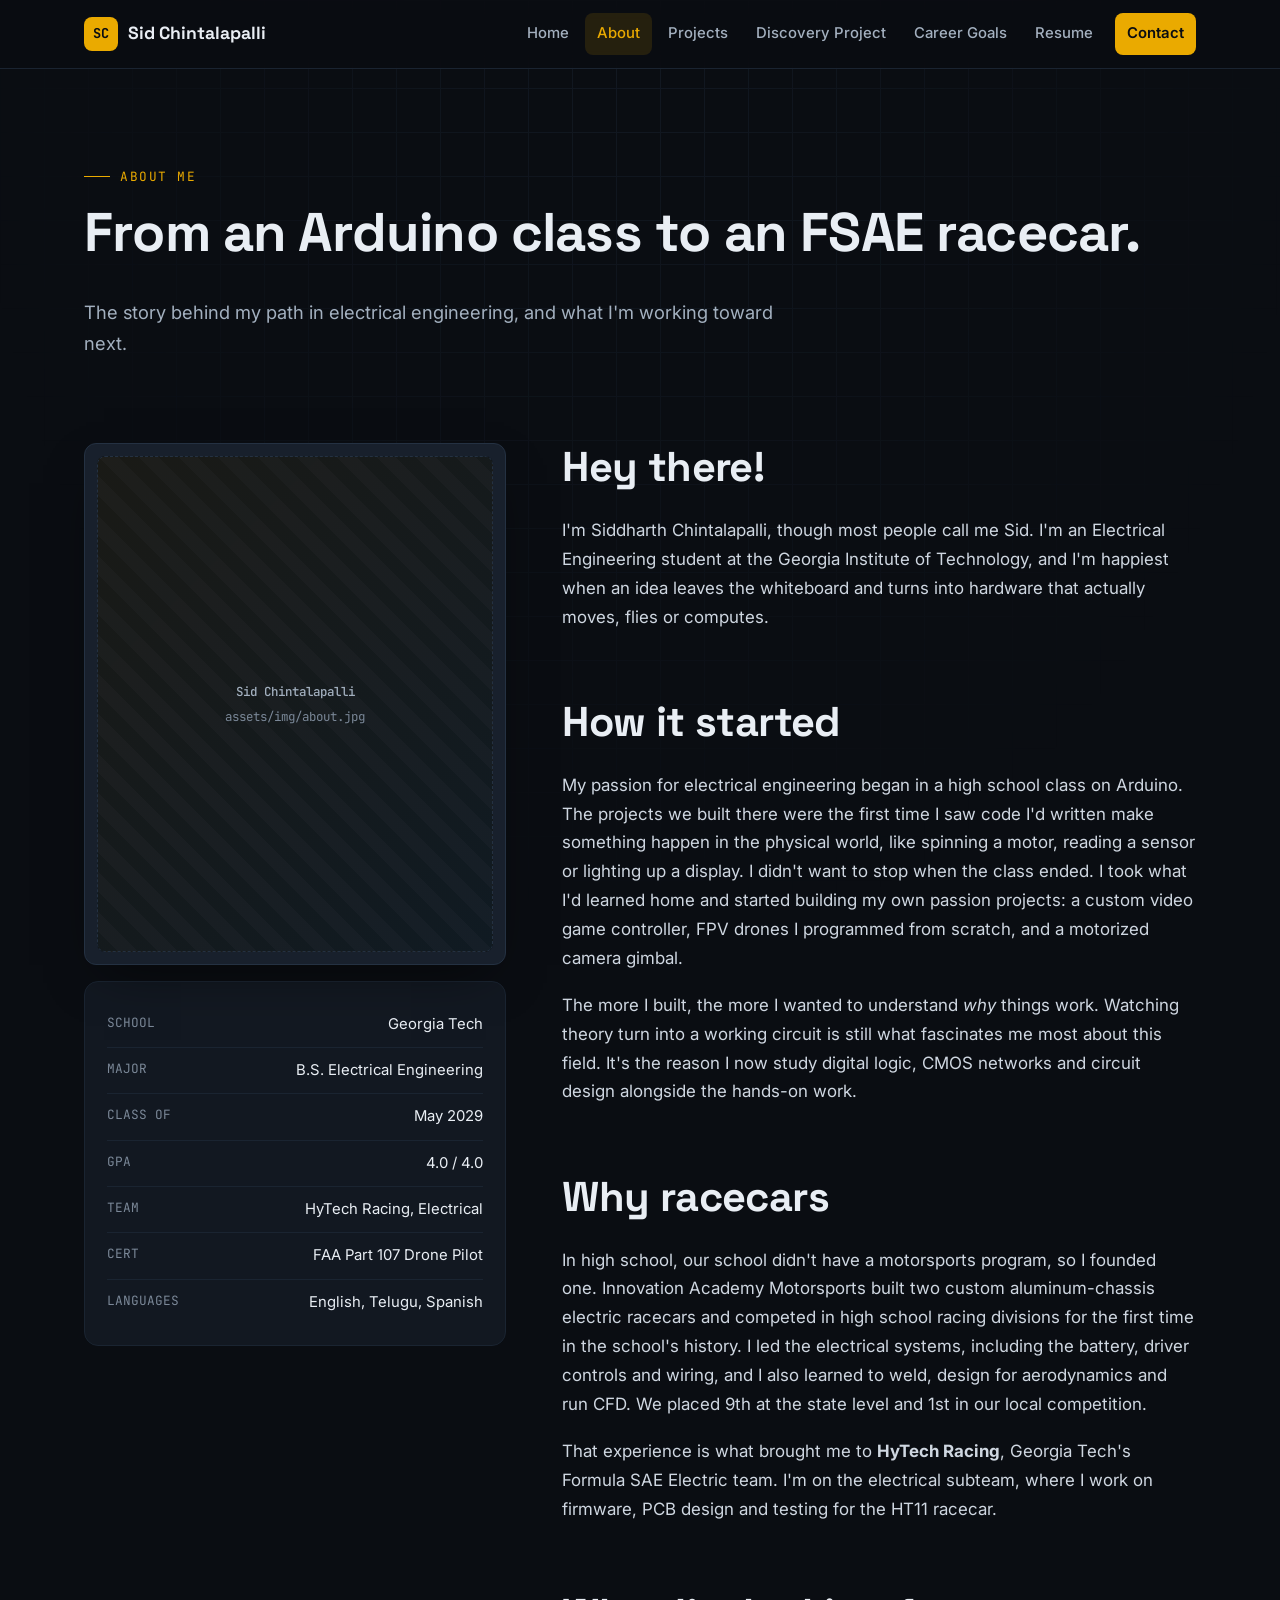
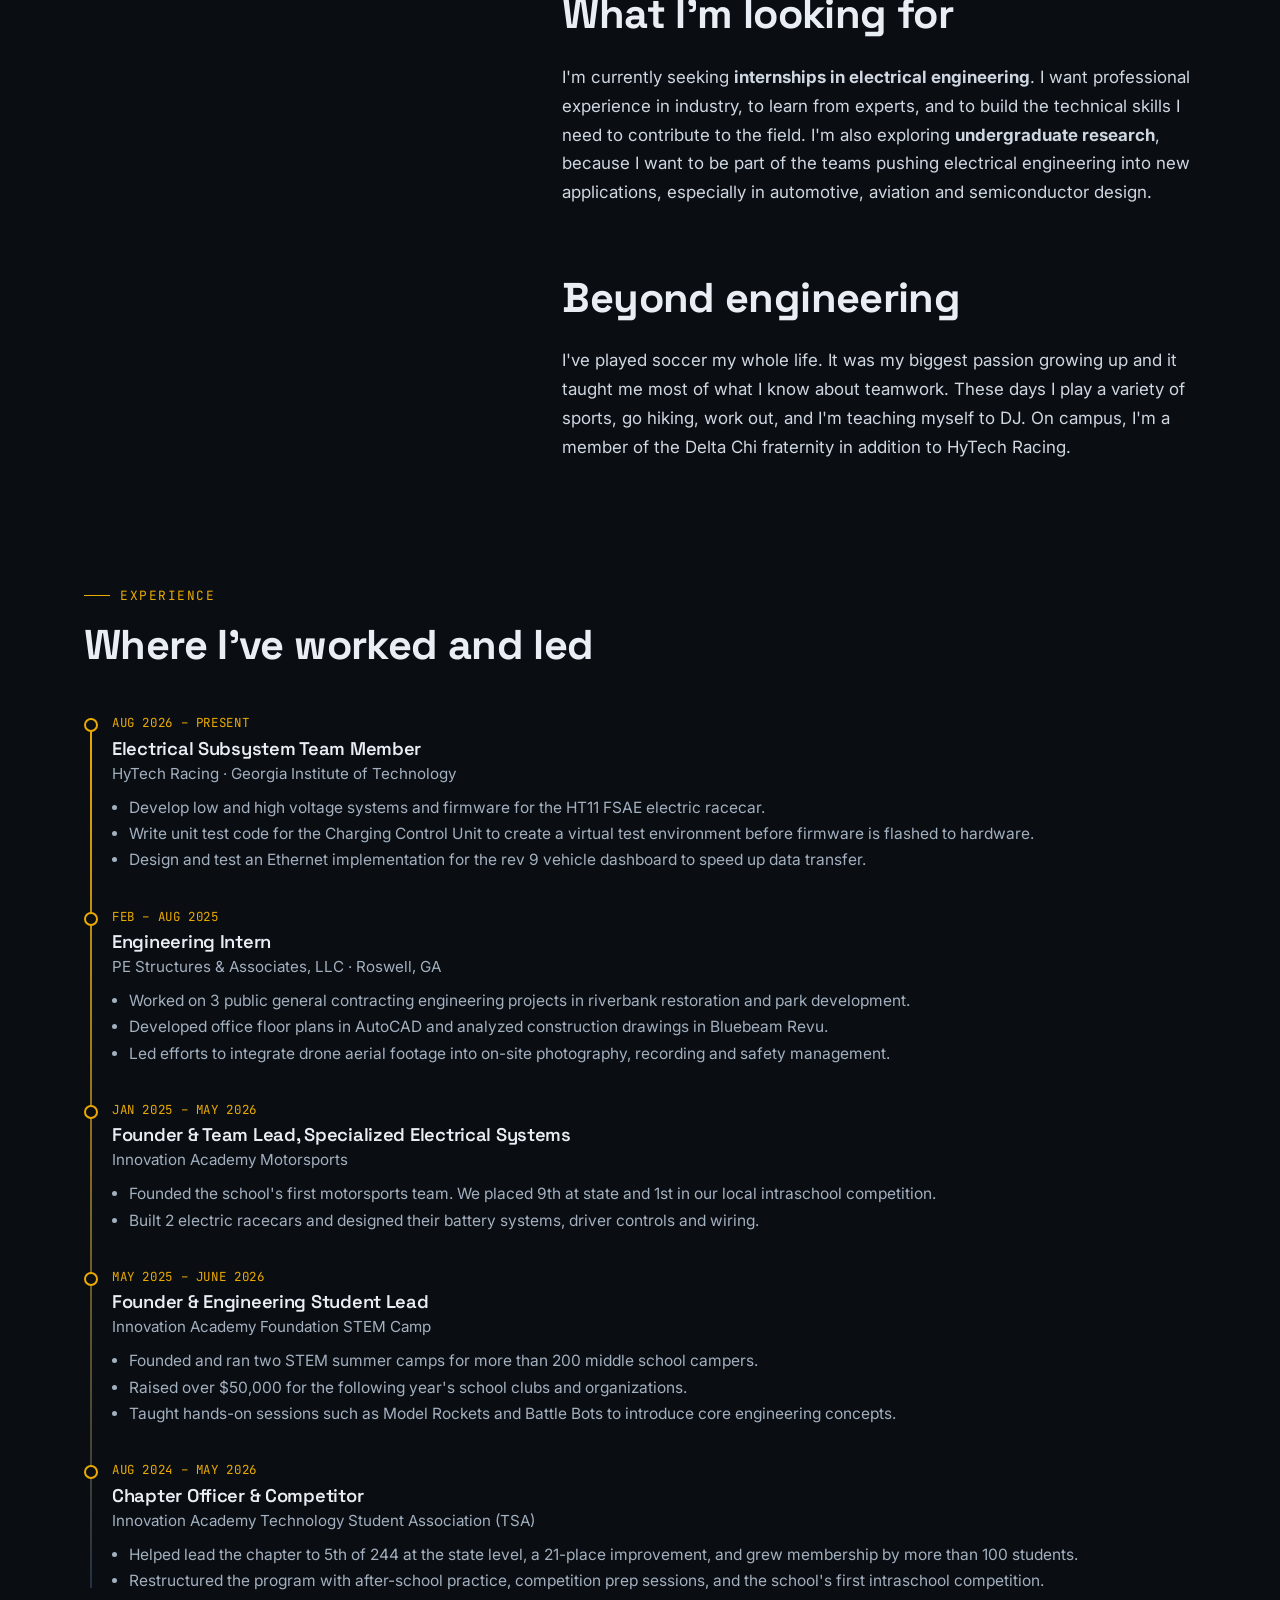
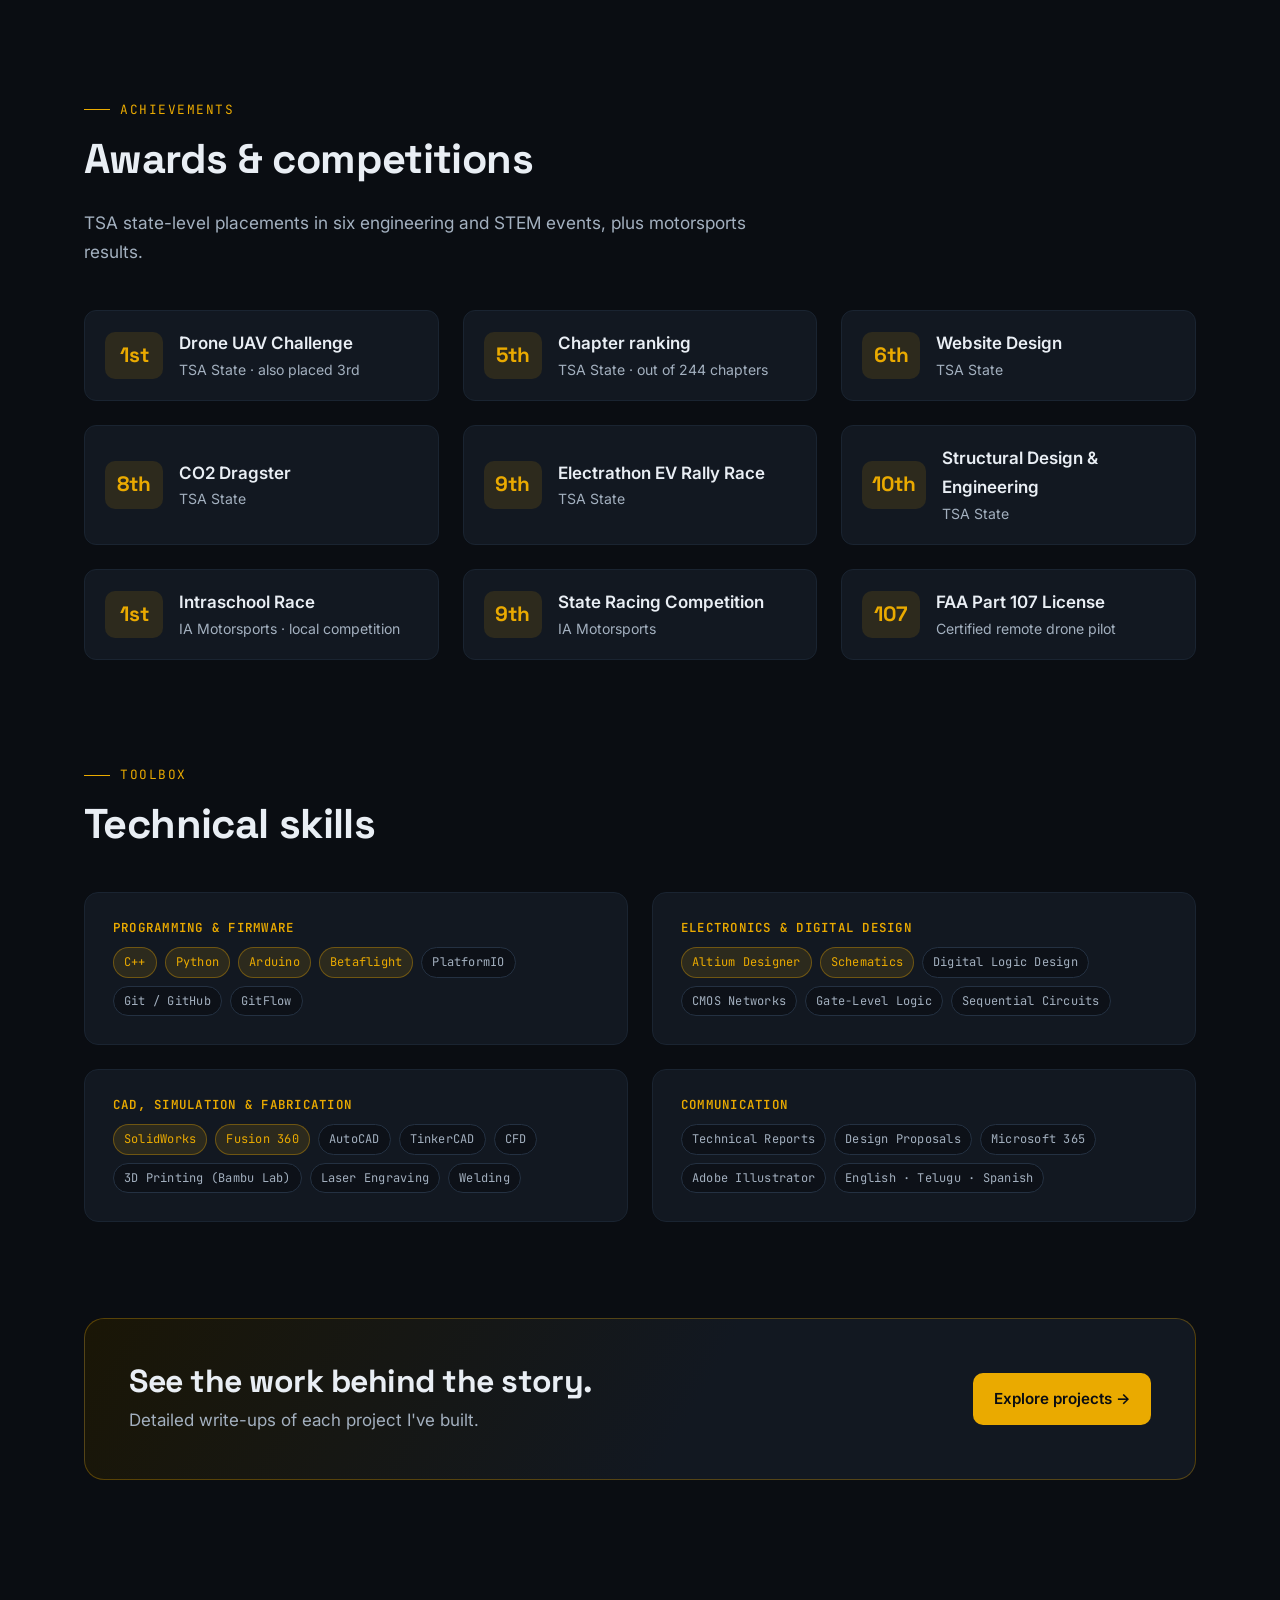
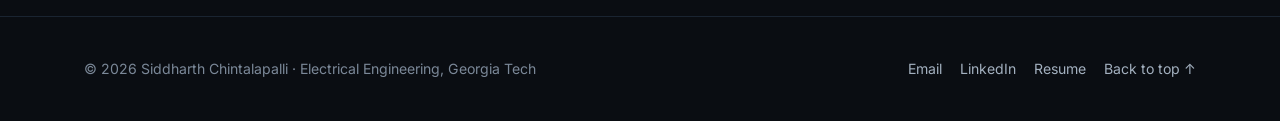
==== about.html @ 1bc9fcbe "Initial ePortfolio site Co-Authored-By: Claude Fable 5.2 <noreply@anthropic.com>" ====
<!doctype html>
<html lang="en" class="no-js">
<head>
  <meta charset="utf-8">
  <meta name="viewport" content="width=device-width, initial-scale=1">
  <title>About | Sid Chintalapalli</title>
  <meta name="description" content="About Sid Chintalapalli: story, experience, leadership, awards and skills.">
  <link rel="icon" href="data:image/svg+xml,%3Csvg xmlns='http://www.w3.org/2000/svg' viewBox='0 0 32 32'%3E%3Crect width='32' height='32' rx='7' fill='%23eaaa00'/%3E%3Ctext x='16' y='21' font-family='monospace' font-size='13' font-weight='700' text-anchor='middle' fill='%230a0d12'%3ESC%3C/text%3E%3C/svg%3E">
  <link rel="preconnect" href="https://fonts.googleapis.com">
  <link rel="preconnect" href="https://fonts.gstatic.com" crossorigin>
  <link href="https://fonts.googleapis.com/css2?family=Inter:wght@400;500;600&family=JetBrains+Mono:wght@400;500&family=Space+Grotesk:wght@500;600;700&display=swap" rel="stylesheet">
  <link rel="stylesheet" href="assets/css/style.css">
  <script src="assets/js/site.js" defer></script>
</head>
<body id="top">
  <a class="skip-link" href="#main">Skip to content</a>
  <header id="site-header"></header>

  <main id="main">
    <section class="page-hero">
      <div class="container">
        <div class="eyebrow">About me</div>
        <h1>From an Arduino class to an FSAE racecar.</h1>
        <p>The story behind my path in electrical engineering, and what I'm working toward next.</p>
      </div>
    </section>

    <section class="section" style="padding-top:24px">
      <div class="container about-grid">
        <aside class="about-side">
          <div class="chip-body">
            <figure class="media" style="margin:0;aspect-ratio:4/5">
              <img src="assets/img/about.jpg" alt="Sid Chintalapalli">
            </figure>
          </div>
          <div class="card" style="padding:20px 22px">
            <ul class="fact-list">
              <li><span class="k">SCHOOL</span><span class="v">Georgia Tech</span></li>
              <li><span class="k">MAJOR</span><span class="v">B.S. Electrical Engineering</span></li>
              <li><span class="k">CLASS OF</span><span class="v">May 2029</span></li>
              <li><span class="k">GPA</span><span class="v">4.0 / 4.0</span></li>
              <li><span class="k">TEAM</span><span class="v">HyTech Racing, Electrical</span></li>
              <li><span class="k">CERT</span><span class="v">FAA Part 107 Drone Pilot</span></li>
              <li><span class="k">LANGUAGES</span><span class="v">English, Telugu, Spanish</span></li>
            </ul>
          </div>
        </aside>

        <div class="prose">
          <h2>Hey there!</h2>
          <p>I'm Siddharth Chintalapalli, though most people call me Sid. I'm an Electrical Engineering student at the Georgia Institute of Technology, and I'm happiest when an idea leaves the whiteboard and turns into hardware that actually moves, flies or computes.</p>

          <h2>How it started</h2>
          <p>My passion for electrical engineering began in a high school class on Arduino. The projects we built there were the first time I saw code I'd written make something happen in the physical world, like spinning a motor, reading a sensor or lighting up a display. I didn't want to stop when the class ended. I took what I'd learned home and started building my own passion projects: a custom video game controller, FPV drones I programmed from scratch, and a motorized camera gimbal.</p>
          <p>The more I built, the more I wanted to understand <em>why</em> things work. Watching theory turn into a working circuit is still what fascinates me most about this field. It's the reason I now study digital logic, CMOS networks and circuit design alongside the hands-on work.</p>

          <h2>Why racecars</h2>
          <p>In high school, our school didn't have a motorsports program, so I founded one. Innovation Academy Motorsports built two custom aluminum-chassis electric racecars and competed in high school racing divisions for the first time in the school's history. I led the electrical systems, including the battery, driver controls and wiring, and I also learned to weld, design for aerodynamics and run CFD. We placed 9th at the state level and 1st in our local competition.</p>
          <p>That experience is what brought me to <strong>HyTech Racing</strong>, Georgia Tech's Formula SAE Electric team. I'm on the electrical subteam, where I work on firmware, PCB design and testing for the HT11 racecar.</p>

          <h2>What I'm looking for</h2>
          <p>I'm currently seeking <strong>internships in electrical engineering</strong>. I want professional experience in industry, to learn from experts, and to build the technical skills I need to contribute to the field. I'm also exploring <strong>undergraduate research</strong>, because I want to be part of the teams pushing electrical engineering into new applications, especially in automotive, aviation and semiconductor design.</p>

          <h2>Beyond engineering</h2>
          <p>I've played soccer my whole life. It was my biggest passion growing up and it taught me most of what I know about teamwork. These days I play a variety of sports, go hiking, work out, and I'm teaching myself to DJ. On campus, I'm a member of the Delta Chi fraternity in addition to HyTech Racing.</p>
        </div>
      </div>
    </section>

    <!-- ===== EXPERIENCE ===== -->
    <section class="section" style="padding-top:0" aria-labelledby="exp-h">
      <div class="container">
        <div class="section-head reveal">
          <div class="eyebrow">Experience</div>
          <h2 id="exp-h">Where I've worked and led</h2>
        </div>
        <div class="timeline reveal">
          <div class="tl-item">
            <div class="tl-date">AUG 2026 – PRESENT</div>
            <h3>Electrical Subsystem Team Member</h3>
            <div class="tl-org">HyTech Racing · Georgia Institute of Technology</div>
            <ul>
              <li>Develop low and high voltage systems and firmware for the HT11 FSAE electric racecar.</li>
              <li>Write unit test code for the Charging Control Unit to create a virtual test environment before firmware is flashed to hardware.</li>
              <li>Design and test an Ethernet implementation for the rev 9 vehicle dashboard to speed up data transfer.</li>
            </ul>
          </div>
          <div class="tl-item">
            <div class="tl-date">FEB – AUG 2025</div>
            <h3>Engineering Intern</h3>
            <div class="tl-org">PE Structures &amp; Associates, LLC · Roswell, GA</div>
            <ul>
              <li>Worked on 3 public general contracting engineering projects in riverbank restoration and park development.</li>
              <li>Developed office floor plans in AutoCAD and analyzed construction drawings in Bluebeam Revu.</li>
              <li>Led efforts to integrate drone aerial footage into on-site photography, recording and safety management.</li>
            </ul>
          </div>
          <div class="tl-item">
            <div class="tl-date">JAN 2025 – MAY 2026</div>
            <h3>Founder &amp; Team Lead, Specialized Electrical Systems</h3>
            <div class="tl-org">Innovation Academy Motorsports</div>
            <ul>
              <li>Founded the school's first motorsports team. We placed 9th at state and 1st in our local intraschool competition.</li>
              <li>Built 2 electric racecars and designed their battery systems, driver controls and wiring.</li>
            </ul>
          </div>
          <div class="tl-item">
            <div class="tl-date">MAY 2025 – JUNE 2026</div>
            <h3>Founder &amp; Engineering Student Lead</h3>
            <div class="tl-org">Innovation Academy Foundation STEM Camp</div>
            <ul>
              <li>Founded and ran two STEM summer camps for more than 200 middle school campers.</li>
              <li>Raised over $50,000 for the following year's school clubs and organizations.</li>
              <li>Taught hands-on sessions such as Model Rockets and Battle Bots to introduce core engineering concepts.</li>
            </ul>
          </div>
          <div class="tl-item">
            <div class="tl-date">AUG 2024 – MAY 2026</div>
            <h3>Chapter Officer &amp; Competitor</h3>
            <div class="tl-org">Innovation Academy Technology Student Association (TSA)</div>
            <ul>
              <li>Helped lead the chapter to 5th of 244 at the state level, a 21-place improvement, and grew membership by more than 100 students.</li>
              <li>Restructured the program with after-school practice, competition prep sessions, and the school's first intraschool competition.</li>
            </ul>
          </div>
        </div>
      </div>
    </section>

    <!-- ===== AWARDS ===== -->
    <section class="section" style="padding-top:0" aria-labelledby="awards-h">
      <div class="container">
        <div class="section-head reveal">
          <div class="eyebrow">Achievements</div>
          <h2 id="awards-h">Awards &amp; competitions</h2>
          <p>TSA state-level placements in six engineering and STEM events, plus motorsports results.</p>
        </div>
        <div class="grid-3 reveal">
          <div class="award"><div class="place">1st</div><div><div class="t">Drone UAV Challenge</div><div class="s">TSA State · also placed 3rd</div></div></div>
          <div class="award"><div class="place">5th</div><div><div class="t">Chapter ranking</div><div class="s">TSA State · out of 244 chapters</div></div></div>
          <div class="award"><div class="place">6th</div><div><div class="t">Website Design</div><div class="s">TSA State</div></div></div>
          <div class="award"><div class="place">8th</div><div><div class="t">CO2 Dragster</div><div class="s">TSA State</div></div></div>
          <div class="award"><div class="place">9th</div><div><div class="t">Electrathon EV Rally Race</div><div class="s">TSA State</div></div></div>
          <div class="award"><div class="place">10th</div><div><div class="t">Structural Design &amp; Engineering</div><div class="s">TSA State</div></div></div>
          <div class="award"><div class="place">1st</div><div><div class="t">Intraschool Race</div><div class="s">IA Motorsports · local competition</div></div></div>
          <div class="award"><div class="place">9th</div><div><div class="t">State Racing Competition</div><div class="s">IA Motorsports</div></div></div>
          <div class="award"><div class="place">107</div><div><div class="t">FAA Part 107 License</div><div class="s">Certified remote drone pilot</div></div></div>
        </div>
      </div>
    </section>

    <!-- ===== SKILLS ===== -->
    <section class="section" style="padding-top:0" aria-labelledby="skills-h">
      <div class="container">
        <div class="section-head reveal">
          <div class="eyebrow">Toolbox</div>
          <h2 id="skills-h">Technical skills</h2>
        </div>
        <div class="grid-2 reveal">
          <div class="card skill-group">
            <h4>Programming &amp; firmware</h4>
            <div class="chips"><span class="chip gold">C++</span><span class="chip gold">Python</span><span class="chip gold">Arduino</span><span class="chip gold">Betaflight</span><span class="chip">PlatformIO</span><span class="chip">Git / GitHub</span><span class="chip">GitFlow</span></div>
          </div>
          <div class="card skill-group">
            <h4>Electronics &amp; digital design</h4>
            <div class="chips"><span class="chip gold">Altium Designer</span><span class="chip gold">Schematics</span><span class="chip">Digital Logic Design</span><span class="chip">CMOS Networks</span><span class="chip">Gate-Level Logic</span><span class="chip">Sequential Circuits</span></div>
          </div>
          <div class="card skill-group">
            <h4>CAD, simulation &amp; fabrication</h4>
            <div class="chips"><span class="chip gold">SolidWorks</span><span class="chip gold">Fusion 360</span><span class="chip">AutoCAD</span><span class="chip">TinkerCAD</span><span class="chip">CFD</span><span class="chip">3D Printing (Bambu Lab)</span><span class="chip">Laser Engraving</span><span class="chip">Welding</span></div>
          </div>
          <div class="card skill-group">
            <h4>Communication</h4>
            <div class="chips"><span class="chip">Technical Reports</span><span class="chip">Design Proposals</span><span class="chip">Microsoft 365</span><span class="chip">Adobe Illustrator</span><span class="chip">English · Telugu · Spanish</span></div>
          </div>
        </div>
      </div>
    </section>

    <section class="section" style="padding-top:0">
      <div class="container">
        <div class="cta-band reveal">
          <div><h2>See the work behind the story.</h2><p>Detailed write-ups of each project I've built.</p></div>
          <a class="btn btn-primary" href="projects.html">Explore projects →</a>
        </div>
      </div>
    </section>
  </main>

  <footer id="site-footer"></footer>
</body>
</html>
---- assets/css/style.css ----
/* =========================================================
   Sid Chintalapalli — ePortfolio
   Design: dark "engineering bench" theme, Georgia Tech gold accent
   ========================================================= */

:root {
  --bg: #0a0d12;
  --bg-2: #0d1118;
  --surface: #121821;
  --surface-2: #18202c;
  --line: #243142;
  --line-soft: #1a2431;
  --text: #e9eef4;
  --muted: #a3b0bf;
  --dim: #7b8898;
  --gold: #eaaa00;      /* Georgia Tech Tech Gold */
  --gold-soft: rgba(234, 170, 0, 0.12);
  --cyan: #4cc9f0;
  --cyan-soft: rgba(76, 201, 240, 0.12);
  --green: #3ddc97;
  --radius: 14px;
  --radius-sm: 8px;
  --max: 1160px;
  --font-head: "Space Grotesk", system-ui, sans-serif;
  --font-body: "Inter", system-ui, -apple-system, "Segoe UI", sans-serif;
  --font-mono: "JetBrains Mono", ui-monospace, "Cascadia Code", Consolas, monospace;
  --shadow: 0 20px 50px -20px rgba(0, 0, 0, 0.6);
}

*,
*::before,
*::after { box-sizing: border-box; }

html { scroll-behavior: smooth; -webkit-text-size-adjust: 100%; }

body {
  margin: 0;
  background: var(--bg);
  color: var(--text);
  font-family: var(--font-body);
  font-size: 17px;
  line-height: 1.7;
  -webkit-font-smoothing: antialiased;
  overflow-x: hidden;
}

/* subtle engineering grid in the background */
body::before {
  content: "";
  position: fixed;
  inset: 0;
  z-index: -1;
  background-image:
    linear-gradient(var(--line-soft) 1px, transparent 1px),
    linear-gradient(90deg, var(--line-soft) 1px, transparent 1px);
  background-size: 44px 44px;
  mask-image: radial-gradient(ellipse at 50% 0%, #000 0%, transparent 75%);
  -webkit-mask-image: radial-gradient(ellipse at 50% 0%, #000 0%, transparent 75%);
  opacity: 0.55;
  pointer-events: none;
}

img { max-width: 100%; display: block; }
a { color: var(--gold); text-decoration: none; }
a:hover { text-decoration: underline; text-underline-offset: 3px; }

h1, h2, h3, h4 {
  font-family: var(--font-head);
  line-height: 1.15;
  margin: 0 0 0.6em;
  letter-spacing: -0.015em;
}
h1 { font-size: clamp(2.2rem, 5vw, 3.6rem); font-weight: 700; }
h2 { font-size: clamp(1.8rem, 3.6vw, 2.6rem); font-weight: 700; }
h3 { font-size: 1.3rem; font-weight: 600; }
h4 { font-size: 1.05rem; font-weight: 600; }
p { margin: 0 0 1.1em; }

.skip-link {
  position: absolute; left: -999px; top: 8px;
  background: var(--gold); color: #000; padding: 8px 14px; border-radius: 6px; z-index: 100;
}
.skip-link:focus { left: 8px; }

:focus-visible { outline: 2px solid var(--cyan); outline-offset: 3px; border-radius: 4px; }

.container { width: 100%; max-width: var(--max); margin: 0 auto; padding: 0 24px; }
@media (max-width: 600px) { .container { padding: 0 16px; } }

.mono { font-family: var(--font-mono); }
.muted { color: var(--muted); }
.gold { color: var(--gold); }
.cyan { color: var(--cyan); }

/* ---------- header / nav ---------- */
.site-header {
  position: sticky; top: 0; z-index: 50;
  background: rgba(10, 13, 18, 0.82);
  backdrop-filter: blur(12px);
  -webkit-backdrop-filter: blur(12px);
  border-bottom: 1px solid var(--line-soft);
}
.nav {
  display: flex; align-items: center; justify-content: space-between;
  height: 68px;
}
.brand {
  display: flex; align-items: center; gap: 10px;
  color: var(--text); font-family: var(--font-head); font-weight: 700; font-size: 1.1rem;
}
.brand:hover { text-decoration: none; }
.brand-mark {
  width: 34px; height: 34px; border-radius: 8px;
  display: grid; place-items: center;
  background: var(--gold); color: #0a0d12;
  font-family: var(--font-mono); font-size: 0.85rem; font-weight: 700;
}
.nav-links { display: flex; gap: 4px; list-style: none; margin: 0; padding: 0; }
.nav-links a {
  display: block; padding: 8px 12px; border-radius: 8px;
  color: var(--muted); font-size: 0.93rem; font-weight: 500;
}
.nav-links a:hover { color: var(--text); background: var(--surface); text-decoration: none; }
.nav-links a[aria-current="page"] { color: var(--gold); background: var(--gold-soft); }
.nav-links .nav-cta {
  margin-left: 6px; color: #0a0d12; background: var(--gold); font-weight: 600;
}
.nav-links .nav-cta:hover { background: #ffc21a; color: #0a0d12; }

.nav-toggle {
  display: none; background: none; border: 1px solid var(--line); color: var(--text);
  width: 44px; height: 44px; border-radius: 10px; cursor: pointer;
}
.nav-toggle span, .nav-toggle span::before, .nav-toggle span::after {
  display: block; width: 18px; height: 2px; background: currentColor; margin: 0 auto;
  position: relative; transition: transform 0.2s;
}
.nav-toggle span::before, .nav-toggle span::after { content: ""; position: absolute; left: 0; }
.nav-toggle span::before { top: -6px; }
.nav-toggle span::after { top: 6px; }
.nav-open .nav-toggle span { background: transparent; }
.nav-open .nav-toggle span::before { transform: translateY(6px) rotate(45deg); }
.nav-open .nav-toggle span::after { transform: translateY(-6px) rotate(-45deg); }

@media (max-width: 900px) {
  .nav-toggle { display: block; }
  .nav-links {
    display: none; position: absolute; top: 68px; left: 0; right: 0;
    flex-direction: column; gap: 2px; padding: 12px 16px 20px;
    background: var(--bg-2); border-bottom: 1px solid var(--line);
  }
  .nav-open .nav-links { display: flex; }
  .nav-links a { padding: 12px 14px; font-size: 1rem; }
  .nav-links .nav-cta { margin: 6px 0 0; text-align: center; }
}

/* ---------- buttons / chips ---------- */
.btn {
  display: inline-flex; align-items: center; gap: 8px;
  padding: 12px 20px; border-radius: 10px;
  font-weight: 600; font-size: 0.95rem; border: 1px solid transparent;
  transition: transform 0.15s, background 0.15s, border-color 0.15s;
  cursor: pointer;
}
.btn:hover { text-decoration: none; transform: translateY(-1px); }
.btn-primary { background: var(--gold); color: #0a0d12; }
.btn-primary:hover { background: #ffc21a; }
.btn-ghost { border-color: var(--line); color: var(--text); background: var(--surface); }
.btn-ghost:hover { border-color: var(--gold); }
.btn svg { width: 18px; height: 18px; }
.btn-row { display: flex; flex-wrap: wrap; gap: 12px; }

.chip {
  display: inline-block; padding: 4px 10px; border-radius: 999px;
  font-family: var(--font-mono); font-size: 0.75rem; letter-spacing: 0.02em;
  border: 1px solid var(--line); color: var(--muted); background: var(--bg-2);
}
.chip.gold { color: var(--gold); border-color: rgba(234,170,0,0.35); background: var(--gold-soft); }
.chip.cyan { color: var(--cyan); border-color: rgba(76,201,240,0.35); background: var(--cyan-soft); }
.chips { display: flex; flex-wrap: wrap; gap: 8px; }

/* ---------- sections ---------- */
.section { padding: 96px 0; }
.section-tight { padding: 64px 0; }
@media (max-width: 600px) { .section { padding: 64px 0; } .section-tight { padding: 44px 0; } }

.eyebrow {
  display: inline-flex; align-items: center; gap: 10px;
  font-family: var(--font-mono); font-size: 0.8rem; letter-spacing: 0.12em;
  text-transform: uppercase; color: var(--gold); margin-bottom: 14px;
}
.eyebrow::before { content: ""; width: 26px; height: 1px; background: var(--gold); }
.section-head { max-width: 720px; margin-bottom: 44px; }
.section-head p { color: var(--muted); font-size: 1.08rem; }

.page-hero { padding: 88px 0 40px; }
.page-hero h1 { font-size: clamp(2.2rem, 5vw, 3.4rem); }
.page-hero p { color: var(--muted); font-size: 1.15rem; max-width: 720px; }

.card {
  background: var(--surface); border: 1px solid var(--line-soft);
  border-radius: var(--radius); padding: 28px;
}
.grid-2 { display: grid; grid-template-columns: repeat(2, 1fr); gap: 24px; }
.grid-3 { display: grid; grid-template-columns: repeat(3, 1fr); gap: 24px; }
@media (max-width: 900px) { .grid-3 { grid-template-columns: repeat(2, 1fr); } }
@media (max-width: 680px) { .grid-2, .grid-3 { grid-template-columns: 1fr; } }

/* ---------- hero (home) ---------- */
.hero { position: relative; padding: 80px 0 56px; overflow: hidden; }
.hero-grid {
  display: grid; grid-template-columns: 1.25fr 0.75fr; gap: 56px; align-items: center;
}
@media (max-width: 900px) { .hero-grid { grid-template-columns: 1fr; gap: 40px; } }
.hero h1 .accent { color: var(--gold); }
.hero-sub { font-size: 1.2rem; color: var(--muted); max-width: 600px; margin-bottom: 28px; }
.status-pill {
  display: inline-flex; align-items: center; gap: 10px;
  padding: 6px 14px; border-radius: 999px; margin-bottom: 22px;
  border: 1px solid var(--line); background: var(--surface);
  font-family: var(--font-mono); font-size: 0.8rem; color: var(--muted);
}
.status-dot {
  width: 8px; height: 8px; border-radius: 50%; background: var(--green);
  box-shadow: 0 0 0 0 rgba(61,220,151,0.7); animation: pulse 2s infinite;
}
@keyframes pulse {
  0% { box-shadow: 0 0 0 0 rgba(61,220,151,0.6); }
  70% { box-shadow: 0 0 0 10px rgba(61,220,151,0); }
  100% { box-shadow: 0 0 0 0 rgba(61,220,151,0); }
}

/* the headshot as an IC package — pins on every side */
.chip-frame {
  position: relative; max-width: 360px; margin: 0 auto; padding: 22px;
}
.chip-frame::before, .chip-frame::after {
  content: ""; position: absolute; pointer-events: none;
}
.chip-frame::before {
  inset: 0 34px;
  background:
    repeating-linear-gradient(90deg, var(--dim) 0 8px, transparent 8px 22px) top / 100% 14px no-repeat,
    repeating-linear-gradient(90deg, var(--dim) 0 8px, transparent 8px 22px) bottom / 100% 14px no-repeat;
  opacity: 0.55;
}
.chip-frame::after {
  inset: 34px 0;
  background:
    repeating-linear-gradient(0deg, var(--dim) 0 8px, transparent 8px 22px) left / 14px 100% no-repeat,
    repeating-linear-gradient(0deg, var(--dim) 0 8px, transparent 8px 22px) right / 14px 100% no-repeat;
  opacity: 0.55;
}
.chip-body {
  position: relative; z-index: 1;
  background: var(--surface-2); border: 1px solid var(--line);
  border-radius: 12px; padding: 12px; box-shadow: var(--shadow);
}
.chip-body .media { aspect-ratio: 1 / 1; border-radius: 8px; }
.chip-label {
  display: flex; justify-content: space-between; align-items: center;
  font-family: var(--font-mono); font-size: 0.72rem; color: var(--dim);
  padding: 10px 4px 2px;
}
.chip-label .pin1 { width: 8px; height: 8px; border-radius: 50%; background: var(--gold); }

/* animated signal trace under the hero */
.trace { margin-top: 56px; height: 80px; width: 100%; }
.trace path {
  fill: none; stroke: var(--gold); stroke-width: 2;
  stroke-dasharray: 2400; stroke-dashoffset: 2400;
  animation: draw 3.2s ease-out forwards;
}
.trace path.ghost { stroke: var(--cyan); opacity: 0.35; animation-delay: 0.5s; }
@keyframes draw { to { stroke-dashoffset: 0; } }

/* ---------- telemetry stats ---------- */
.telemetry {
  display: grid; grid-template-columns: repeat(5, 1fr);
  border: 1px solid var(--line); border-radius: var(--radius); overflow: hidden;
  background: var(--surface);
}
.telemetry > div { padding: 22px 20px; border-right: 1px solid var(--line-soft); }
.telemetry > div:last-child { border-right: none; }
.telemetry .val { font-family: var(--font-head); font-size: 1.9rem; font-weight: 700; color: var(--text); }
.telemetry .val small { font-size: 1rem; color: var(--gold); }
.telemetry .lbl { font-family: var(--font-mono); font-size: 0.72rem; color: var(--muted); text-transform: uppercase; letter-spacing: 0.08em; }
@media (max-width: 900px) {
  .telemetry { grid-template-columns: repeat(2, 1fr); }
  .telemetry > div { border-bottom: 1px solid var(--line-soft); }
  .telemetry > div:nth-child(2n) { border-right: none; }
  .telemetry > div:last-child { grid-column: span 2; border-bottom: none; }
}

/* ---------- welcome list ---------- */
.welcome-list { list-style: none; padding: 0; margin: 0; display: grid; gap: 14px; }
.welcome-list li {
  display: grid; grid-template-columns: 34px 1fr; gap: 14px; align-items: start;
  padding: 18px 20px; background: var(--surface); border: 1px solid var(--line-soft); border-radius: 12px;
}
.welcome-list .idx { font-family: var(--font-mono); color: var(--gold); font-size: 0.85rem; padding-top: 2px; }

/* ---------- focus areas ---------- */
.focus-card { position: relative; overflow: hidden; transition: border-color 0.2s, transform 0.2s; }
.focus-card:hover { border-color: var(--line); transform: translateY(-3px); }
.focus-icon {
  width: 46px; height: 46px; border-radius: 10px; display: grid; place-items: center;
  background: var(--gold-soft); color: var(--gold); margin-bottom: 18px;
}
.focus-icon svg { width: 24px; height: 24px; }
.focus-card p { color: var(--muted); margin: 0; font-size: 0.97rem; }

/* ---------- media / image slots ---------- */
.media {
  position: relative; overflow: hidden; border-radius: 10px;
  background: var(--bg-2); aspect-ratio: 16 / 10;
}
.media img { width: 100%; height: 100%; object-fit: cover; }
.media figcaption, .caption {
  font-size: 0.8rem; color: var(--dim); margin-top: 8px; font-family: var(--font-mono);
}
/* placeholder shown automatically when a photo hasn't been added yet */
.ph {
  position: absolute; inset: 0; display: grid; place-items: center; text-align: center;
  padding: 16px;
  background:
    linear-gradient(135deg, rgba(234,170,0,0.06), rgba(76,201,240,0.05)),
    repeating-linear-gradient(45deg, transparent 0 14px, rgba(255,255,255,0.02) 14px 28px);
  border: 1px dashed var(--line);
  border-radius: inherit;
  font-family: var(--font-mono); font-size: 0.78rem; color: var(--dim);
}
.ph strong { display: block; color: var(--muted); font-weight: 500; margin-bottom: 4px; }

/* ---------- project cards (home preview) ---------- */
.proj-card {
  display: flex; flex-direction: column; background: var(--surface);
  border: 1px solid var(--line-soft); border-radius: var(--radius); overflow: hidden;
  color: var(--text); transition: transform 0.2s, border-color 0.2s;
}
.proj-card:hover { transform: translateY(-4px); border-color: var(--gold); text-decoration: none; }
.proj-card .media { border-radius: 0; }
.proj-card .body { padding: 22px; display: flex; flex-direction: column; gap: 10px; flex: 1; }
.proj-card h3 { margin: 0; }
.proj-card p { color: var(--muted); font-size: 0.95rem; margin: 0; }
.proj-card .more { margin-top: auto; font-family: var(--font-mono); font-size: 0.8rem; color: var(--gold); }

/* ---------- project detail entries ---------- */
.filters { display: flex; flex-wrap: wrap; gap: 10px; margin-bottom: 40px; }
.filter-btn {
  font-family: var(--font-mono); font-size: 0.82rem; padding: 8px 14px; border-radius: 999px;
  border: 1px solid var(--line); background: var(--surface); color: var(--muted); cursor: pointer;
}
.filter-btn:hover { color: var(--text); }
.filter-btn[aria-pressed="true"] { background: var(--gold); color: #0a0d12; border-color: var(--gold); font-weight: 600; }

.project {
  display: grid; grid-template-columns: 0.95fr 1.05fr; gap: 40px;
  padding: 40px; margin-bottom: 28px;
  background: var(--surface); border: 1px solid var(--line-soft); border-radius: 18px;
  scroll-margin-top: 90px;
}
.project.hidden { display: none; }
.project:nth-of-type(even) .project-media { order: 2; }
@media (max-width: 900px) {
  .project { grid-template-columns: 1fr; padding: 24px; gap: 24px; }
  .project:nth-of-type(even) .project-media { order: 0; }
}
.project-media { display: grid; gap: 12px; align-content: start; }
.project-media .media + .media-row { margin-top: 0; }
.media-row { display: grid; grid-template-columns: 1fr 1fr; gap: 12px; }
.project-meta {
  display: flex; flex-wrap: wrap; gap: 8px 18px; margin-bottom: 14px;
  font-family: var(--font-mono); font-size: 0.8rem; color: var(--muted);
}
.project-meta span { display: inline-flex; gap: 6px; align-items: center; }
.project h2 { font-size: clamp(1.5rem, 2.6vw, 2rem); }
.project h4 { color: var(--gold); font-family: var(--font-mono); font-size: 0.8rem; letter-spacing: 0.1em; text-transform: uppercase; margin: 20px 0 10px; }
.project ul { padding-left: 1.1em; margin: 0 0 6px; color: var(--muted); }
.project ul li { margin-bottom: 6px; }
.project ul li::marker { color: var(--gold); }
.project p { color: var(--muted); }
.project .lead { color: var(--text); font-size: 1.05rem; }

/* ---------- timeline ---------- */
.timeline { position: relative; padding-left: 28px; }
.timeline::before {
  content: ""; position: absolute; left: 6px; top: 6px; bottom: 6px; width: 2px;
  background: linear-gradient(var(--gold), var(--line));
}
.tl-item { position: relative; padding-bottom: 32px; }
.tl-item:last-child { padding-bottom: 0; }
.tl-item::before {
  content: ""; position: absolute; left: -28px; top: 6px; width: 14px; height: 14px;
  border-radius: 50%; background: var(--bg); border: 2px solid var(--gold);
}
.tl-date { font-family: var(--font-mono); font-size: 0.78rem; color: var(--gold); letter-spacing: 0.05em; }
.tl-item h3 { margin: 4px 0 2px; font-size: 1.15rem; }
.tl-org { color: var(--muted); font-size: 0.95rem; margin-bottom: 8px; }
.tl-item p, .tl-item ul { color: var(--muted); font-size: 0.97rem; }
.tl-item ul { padding-left: 1.1em; margin: 0; }

/* ---------- about ---------- */
.about-grid { display: grid; grid-template-columns: 0.8fr 1.2fr; gap: 56px; align-items: start; }
@media (max-width: 900px) { .about-grid { grid-template-columns: 1fr; gap: 32px; } }
.about-side { position: sticky; top: 96px; display: grid; gap: 16px; }
@media (max-width: 900px) { .about-side { position: static; } }
.prose p { color: #cfd7e1; font-size: 1.06rem; }
.prose h2 { margin-top: 1.6em; }
.prose h2:first-child { margin-top: 0; }
.fact-list { list-style: none; margin: 0; padding: 0; font-size: 0.93rem; }
.fact-list li { display: flex; justify-content: space-between; gap: 12px; padding: 10px 0; border-bottom: 1px solid var(--line-soft); }
.fact-list li:last-child { border-bottom: none; }
.fact-list .k { color: var(--dim); font-family: var(--font-mono); font-size: 0.8rem; }
.fact-list .v { text-align: right; }

.skill-group h4 { font-family: var(--font-mono); font-size: 0.78rem; color: var(--gold); text-transform: uppercase; letter-spacing: 0.1em; margin-bottom: 12px; }

.award {
  display: grid; grid-template-columns: auto 1fr; gap: 16px; align-items: center;
  padding: 18px 20px; background: var(--surface); border: 1px solid var(--line-soft); border-radius: 12px;
}
.award .place {
  min-width: 58px; text-align: center; font-family: var(--font-head); font-weight: 700; font-size: 1.3rem;
  color: var(--gold); padding: 6px 10px; border-radius: 10px; background: var(--gold-soft);
}
.award .t { font-weight: 600; }
.award .s { color: var(--muted); font-size: 0.88rem; }

/* ---------- career roadmap ---------- */
.roadmap { display: grid; gap: 0; counter-reset: stage; }
.stage {
  display: grid; grid-template-columns: 160px 1fr; gap: 32px;
  padding: 32px 0; border-top: 1px solid var(--line-soft);
}
.stage:last-child { border-bottom: 1px solid var(--line-soft); }
@media (max-width: 700px) { .stage { grid-template-columns: 1fr; gap: 10px; } }
.stage-when { font-family: var(--font-mono); color: var(--gold); font-size: 0.85rem; }
.stage-when strong { display: block; font-family: var(--font-head); color: var(--text); font-size: 1.25rem; margin-top: 4px; }
.stage ul { color: var(--muted); padding-left: 1.1em; margin: 10px 0 0; }
.stage ul li { margin-bottom: 6px; }
.stage ul li::marker { color: var(--gold); }

.goal-banner {
  padding: 40px; border-radius: 18px; border: 1px solid rgba(234,170,0,0.3);
  background: linear-gradient(135deg, rgba(234,170,0,0.10), rgba(76,201,240,0.05)), var(--surface);
}
.goal-banner p { font-size: 1.2rem; color: var(--text); margin: 0; }
@media (max-width: 600px) { .goal-banner { padding: 26px; } .goal-banner p { font-size: 1.08rem; } }

/* ---------- resume ---------- */
.resume-toolbar {
  display: flex; flex-wrap: wrap; justify-content: space-between; align-items: center; gap: 16px;
  padding: 18px 22px; margin-bottom: 24px;
  background: var(--surface); border: 1px solid var(--line-soft); border-radius: 12px;
}
.resume-sheet {
  background: #fbfbf9; color: #1b1f24; border-radius: 6px;
  padding: 56px 60px; box-shadow: var(--shadow); font-size: 0.95rem; line-height: 1.5;
}
@media (max-width: 700px) { .resume-sheet { padding: 28px 20px; font-size: 0.9rem; } }
.resume-sheet h1 { font-size: 2rem; text-align: center; margin-bottom: 4px; color: #0b1320; }
.resume-sheet .contact { text-align: center; color: #4a5462; font-size: 0.88rem; margin-bottom: 24px; }
.resume-sheet .contact a { color: #7a5a00; }
.resume-sheet h2 {
  font-size: 0.85rem; text-transform: uppercase; letter-spacing: 0.14em; color: #0b1320;
  border-bottom: 1.5px solid #b3a369; padding-bottom: 4px; margin: 22px 0 10px;
  font-family: var(--font-body);
}
.r-row { display: flex; justify-content: space-between; gap: 12px; flex-wrap: wrap; }
.r-row .r-date { color: #4a5462; font-size: 0.86rem; white-space: nowrap; }
.r-entry { margin-bottom: 12px; }
.r-entry ul { margin: 4px 0 0; padding-left: 1.2em; }
.r-entry li { margin-bottom: 2px; }
.r-skills p { margin: 0 0 4px; }
.r-skills b { color: #0b1320; }

/* ---------- discovery ---------- */
.notice {
  display: flex; gap: 14px; align-items: flex-start;
  padding: 16px 20px; border-radius: 12px; margin-bottom: 32px;
  border: 1px solid rgba(76,201,240,0.35); background: var(--cyan-soft); color: var(--text);
  font-size: 0.95rem;
}
.notice .mono { color: var(--cyan); font-size: 0.78rem; white-space: nowrap; padding-top: 2px; }
.ds-section { padding: 36px 0; border-top: 1px solid var(--line-soft); }
.ds-section h2 { font-size: 1.7rem; }
.ds-section p { color: #cfd7e1; }
.ds-steps { display: grid; grid-template-columns: repeat(5, 1fr); gap: 12px; margin: 24px 0; }
@media (max-width: 800px) { .ds-steps { grid-template-columns: 1fr 1fr; } }
.ds-step { padding: 14px; border-radius: 10px; background: var(--surface); border: 1px solid var(--line-soft); font-size: 0.88rem; color: var(--muted); }
.ds-step b { display: block; color: var(--gold); font-family: var(--font-mono); font-size: 0.75rem; margin-bottom: 4px; }
.draft { color: var(--dim); font-style: italic; }

/* ---------- contact ---------- */
.contact-grid { display: grid; grid-template-columns: repeat(3, 1fr); gap: 20px; }
@media (max-width: 800px) { .contact-grid { grid-template-columns: 1fr; } }
.contact-card { display: flex; flex-direction: column; gap: 8px; color: var(--text); transition: border-color 0.2s, transform 0.2s; }
.contact-card:hover { border-color: var(--gold); transform: translateY(-3px); text-decoration: none; }
.contact-card .k { font-family: var(--font-mono); font-size: 0.78rem; color: var(--gold); text-transform: uppercase; letter-spacing: 0.1em; }
.contact-card .v { font-size: 1.05rem; font-weight: 600; word-break: break-word; }
.contact-card .d { color: var(--muted); font-size: 0.92rem; }

/* ---------- CTA band ---------- */
.cta-band {
  display: flex; flex-wrap: wrap; justify-content: space-between; align-items: center; gap: 24px;
  padding: 44px; border-radius: 20px;
  background: linear-gradient(120deg, #1a1606, #121821 55%);
  border: 1px solid rgba(234,170,0,0.3);
}
.cta-band h2 { margin: 0 0 6px; font-size: clamp(1.5rem, 3vw, 2rem); }
.cta-band p { margin: 0; color: var(--muted); }
@media (max-width: 600px) { .cta-band { padding: 28px 22px; } }

/* ---------- footer ---------- */
.site-footer { border-top: 1px solid var(--line-soft); padding: 40px 0; margin-top: 40px; color: var(--dim); font-size: 0.88rem; }
.footer-inner { display: flex; flex-wrap: wrap; justify-content: space-between; gap: 20px; align-items: center; }
.footer-links { display: flex; flex-wrap: wrap; gap: 18px; }
.footer-links a { color: var(--muted); }

/* ---------- reveal on scroll ---------- */
.reveal { opacity: 0; transform: translateY(18px); transition: opacity 0.6s ease, transform 0.6s ease; }
.reveal.in { opacity: 1; transform: none; }
.no-js .reveal { opacity: 1; transform: none; }

@media (prefers-reduced-motion: reduce) {
  *, *::before, *::after { animation: none !important; transition: none !important; }
  .reveal { opacity: 1; transform: none; }
  .trace path { stroke-dashoffset: 0; }
}

@media print {
  .site-header, .site-footer, .resume-toolbar, body::before { display: none !important; }
  body { background: #fff; }
  .resume-sheet { box-shadow: none; padding: 0; }
}
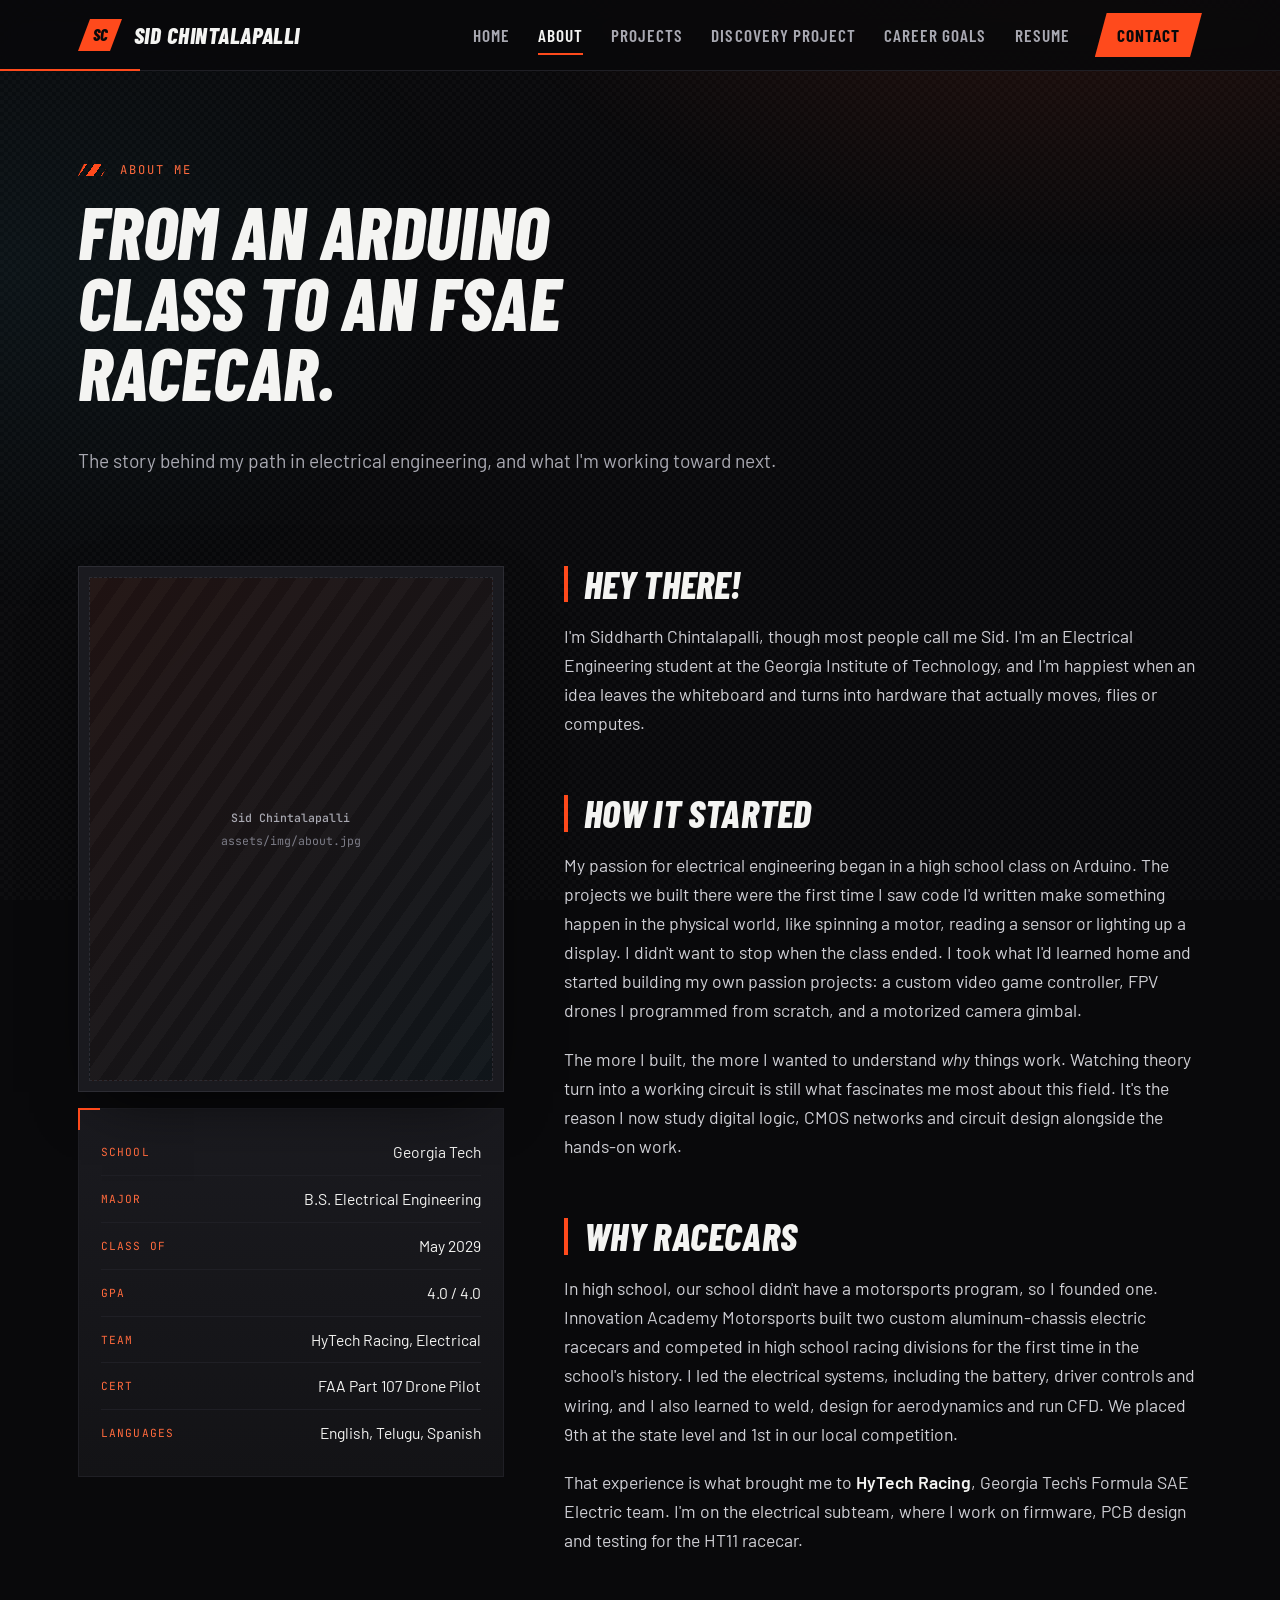
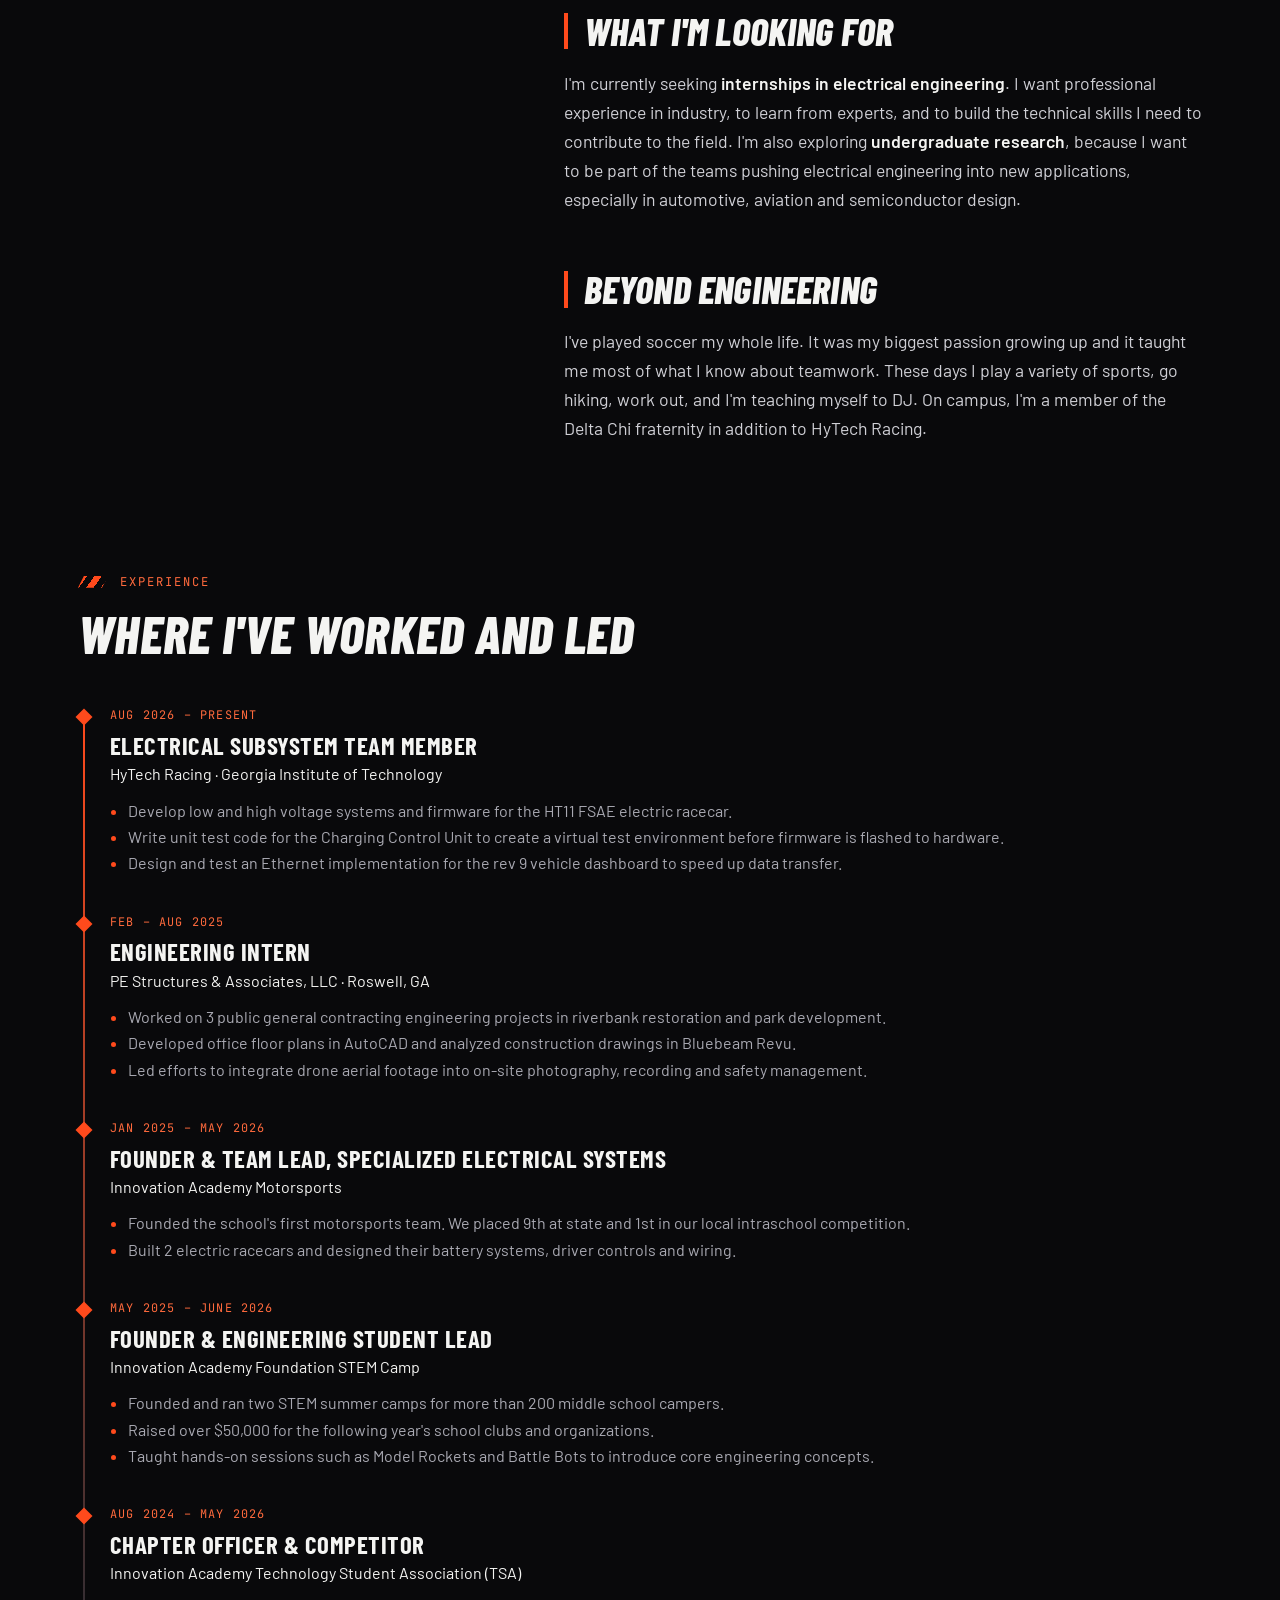
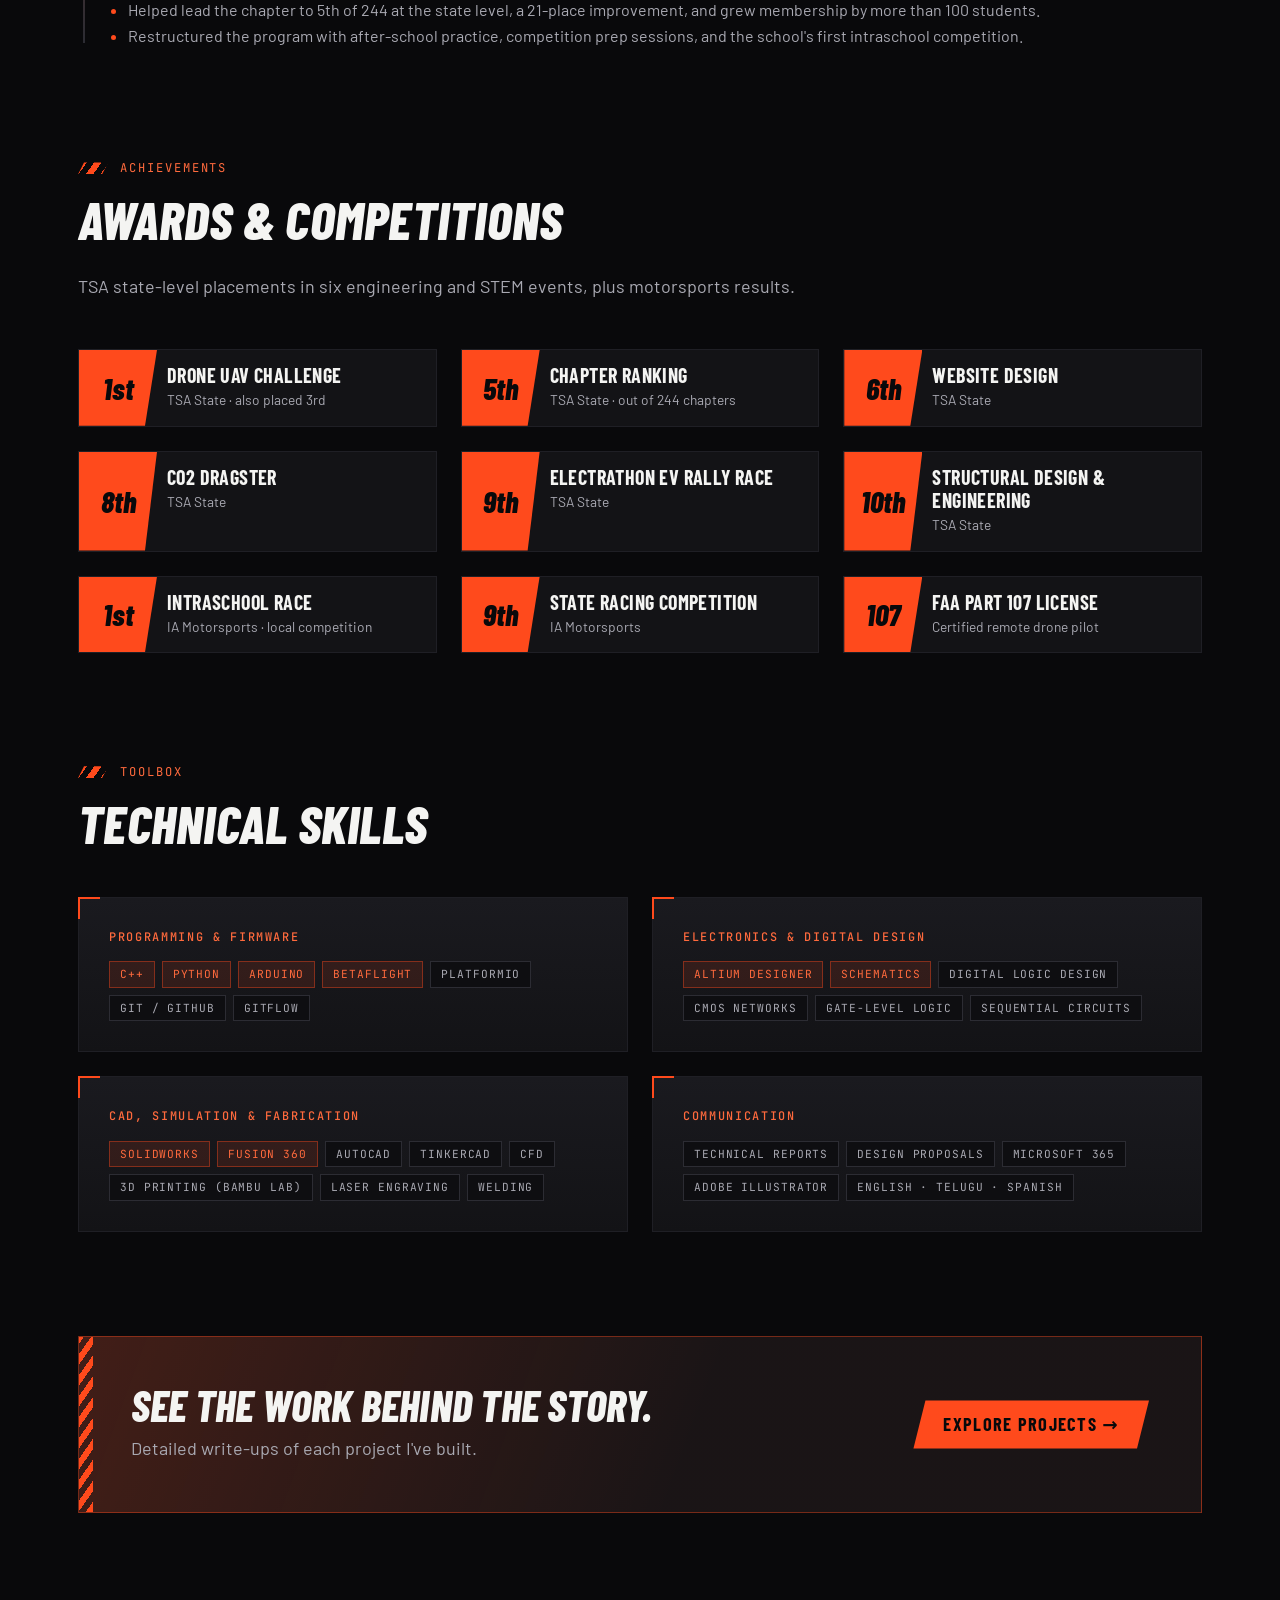
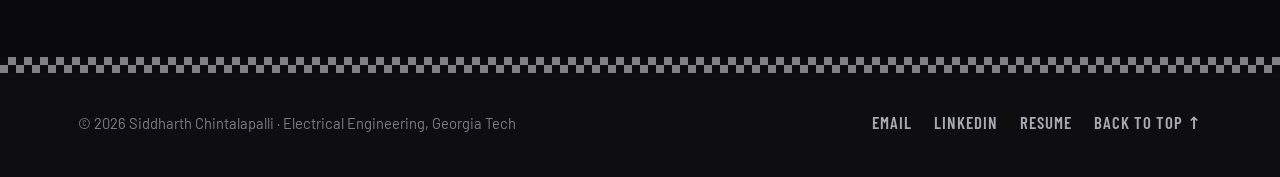
==== commit 5c704e1b: "Redesign site with motorsport theme Co-Authored-By: Claude Fable 5.2 <noreply@anthropic.com>" ====
--- a/about.html
+++ b/about.html
@@ -5,10 +5,10 @@
   <meta name="viewport" content="width=device-width, initial-scale=1">
   <title>About | Sid Chintalapalli</title>
   <meta name="description" content="About Sid Chintalapalli: story, experience, leadership, awards and skills.">
-  <link rel="icon" href="data:image/svg+xml,%3Csvg xmlns='http://www.w3.org/2000/svg' viewBox='0 0 32 32'%3E%3Crect width='32' height='32' rx='7' fill='%23eaaa00'/%3E%3Ctext x='16' y='21' font-family='monospace' font-size='13' font-weight='700' text-anchor='middle' fill='%230a0d12'%3ESC%3C/text%3E%3C/svg%3E">
+  <link rel="icon" href="data:image/svg+xml,%3Csvg xmlns='http://www.w3.org/2000/svg' viewBox='0 0 32 32'%3E%3Crect width='32' height='32' rx='7' fill='%23ff4a1c'/%3E%3Ctext x='16' y='21' font-family='monospace' font-size='13' font-weight='700' text-anchor='middle' fill='%2309090b'%3ESC%3C/text%3E%3C/svg%3E">
   <link rel="preconnect" href="https://fonts.googleapis.com">
   <link rel="preconnect" href="https://fonts.gstatic.com" crossorigin>
-  <link href="https://fonts.googleapis.com/css2?family=Inter:wght@400;500;600&family=JetBrains+Mono:wght@400;500&family=Space+Grotesk:wght@500;600;700&display=swap" rel="stylesheet">
+  <link href="https://fonts.googleapis.com/css2?family=Barlow:wght@400;500;600&family=Barlow+Condensed:ital,wght@0,600;0,700;0,800;1,700;1,800&family=JetBrains+Mono:wght@400;500&display=swap" rel="stylesheet">
   <link rel="stylesheet" href="assets/css/style.css">
   <script src="assets/js/site.js" defer></script>
 </head>
--- a/assets/css/style.css
+++ b/assets/css/style.css
@@ -1,36 +1,36 @@
 /* =========================================================
    Sid Chintalapalli — ePortfolio
-   Design: dark "engineering bench" theme, Georgia Tech gold accent
+   Design: motorsport / technical. Carbon black, racing
+   red-orange accent, telemetry cyan, condensed italic type.
    ========================================================= */
 
 :root {
-  --bg: #0a0d12;
-  --bg-2: #0d1118;
-  --surface: #121821;
-  --surface-2: #18202c;
-  --line: #243142;
-  --line-soft: #1a2431;
-  --text: #e9eef4;
-  --muted: #a3b0bf;
-  --dim: #7b8898;
-  --gold: #eaaa00;      /* Georgia Tech Tech Gold */
-  --gold-soft: rgba(234, 170, 0, 0.12);
-  --cyan: #4cc9f0;
-  --cyan-soft: rgba(76, 201, 240, 0.12);
+  --bg: #09090b;
+  --bg-2: #0e0e11;
+  --surface: #131316;
+  --surface-2: #1a1a1f;
+  --line: #2c2c33;
+  --line-soft: #1f1f25;
+  --text: #f4f4f2;
+  --muted: #a9a9b2;
+  --dim: #7d7d88;
+  --accent: #ff4a1c;        /* racing red-orange */
+  --accent-hi: #ff6a3d;
+  --accent-soft: rgba(255, 74, 28, 0.12);
+  --accent-line: rgba(255, 74, 28, 0.4);
+  --cyan: #45d9ff;          /* telemetry */
+  --cyan-soft: rgba(69, 217, 255, 0.1);
   --green: #3ddc97;
-  --radius: 14px;
-  --radius-sm: 8px;
-  --max: 1160px;
-  --font-head: "Space Grotesk", system-ui, sans-serif;
-  --font-body: "Inter", system-ui, -apple-system, "Segoe UI", sans-serif;
+  --max: 1180px;
+  --font-head: "Barlow Condensed", "Arial Narrow", system-ui, sans-serif;
+  --font-body: "Barlow", system-ui, -apple-system, "Segoe UI", sans-serif;
   --font-mono: "JetBrains Mono", ui-monospace, "Cascadia Code", Consolas, monospace;
-  --shadow: 0 20px 50px -20px rgba(0, 0, 0, 0.6);
-}
-
-*,
-*::before,
-*::after { box-sizing: border-box; }
-
+  --shadow: 0 24px 60px -24px rgba(0, 0, 0, 0.8);
+  --slant: polygon(12px 0, 100% 0, calc(100% - 12px) 100%, 0 100%);
+  --stripes: repeating-linear-gradient(-55deg, var(--accent) 0 6px, transparent 6px 12px);
+}
+
+*, *::before, *::after { box-sizing: border-box; }
 html { scroll-behavior: smooth; -webkit-text-size-adjust: 100%; }
 
 body {
@@ -38,101 +38,112 @@
   background: var(--bg);
   color: var(--text);
   font-family: var(--font-body);
-  font-size: 17px;
-  line-height: 1.7;
+  font-size: 18px;
+  line-height: 1.65;
   -webkit-font-smoothing: antialiased;
   overflow-x: hidden;
 }
 
-/* subtle engineering grid in the background */
+/* carbon-fibre weave + a red glow from the top corner */
 body::before {
   content: "";
-  position: fixed;
-  inset: 0;
-  z-index: -1;
+  position: fixed; inset: 0; z-index: -2;
+  background:
+    radial-gradient(900px 500px at 85% -10%, rgba(255, 74, 28, 0.13), transparent 70%),
+    radial-gradient(700px 500px at 0% 30%, rgba(69, 217, 255, 0.05), transparent 70%);
+  pointer-events: none;
+}
+body::after {
+  content: "";
+  position: fixed; inset: 0; z-index: -1;
   background-image:
-    linear-gradient(var(--line-soft) 1px, transparent 1px),
-    linear-gradient(90deg, var(--line-soft) 1px, transparent 1px);
-  background-size: 44px 44px;
-  mask-image: radial-gradient(ellipse at 50% 0%, #000 0%, transparent 75%);
-  -webkit-mask-image: radial-gradient(ellipse at 50% 0%, #000 0%, transparent 75%);
-  opacity: 0.55;
+    linear-gradient(45deg, rgba(255,255,255,0.022) 25%, transparent 25%, transparent 75%, rgba(255,255,255,0.022) 75%),
+    linear-gradient(45deg, rgba(255,255,255,0.022) 25%, transparent 25%, transparent 75%, rgba(255,255,255,0.022) 75%);
+  background-size: 8px 8px;
+  background-position: 0 0, 4px 4px;
   pointer-events: none;
 }
 
 img { max-width: 100%; display: block; }
-a { color: var(--gold); text-decoration: none; }
+a { color: var(--accent-hi); text-decoration: none; }
 a:hover { text-decoration: underline; text-underline-offset: 3px; }
 
-h1, h2, h3, h4 {
-  font-family: var(--font-head);
-  line-height: 1.15;
-  margin: 0 0 0.6em;
-  letter-spacing: -0.015em;
-}
-h1 { font-size: clamp(2.2rem, 5vw, 3.6rem); font-weight: 700; }
-h2 { font-size: clamp(1.8rem, 3.6vw, 2.6rem); font-weight: 700; }
-h3 { font-size: 1.3rem; font-weight: 600; }
-h4 { font-size: 1.05rem; font-weight: 600; }
+h1, h2, h3, h4 { font-family: var(--font-head); margin: 0 0 0.5em; }
+h1, h2 {
+  font-weight: 800; font-style: italic; text-transform: uppercase;
+  line-height: 0.96; letter-spacing: 0.005em;
+}
+h1 { font-size: clamp(2.9rem, 7.4vw, 5.4rem); }
+h2 { font-size: clamp(2.1rem, 4.6vw, 3.3rem); }
+h3 { font-size: 1.5rem; font-weight: 700; text-transform: uppercase; letter-spacing: 0.02em; line-height: 1.1; }
+h4 { font-size: 1.1rem; font-weight: 700; }
 p { margin: 0 0 1.1em; }
+strong { font-weight: 600; color: var(--text); }
 
 .skip-link {
   position: absolute; left: -999px; top: 8px;
-  background: var(--gold); color: #000; padding: 8px 14px; border-radius: 6px; z-index: 100;
+  background: var(--accent); color: #000; padding: 8px 14px; z-index: 100;
 }
 .skip-link:focus { left: 8px; }
-
-:focus-visible { outline: 2px solid var(--cyan); outline-offset: 3px; border-radius: 4px; }
-
-.container { width: 100%; max-width: var(--max); margin: 0 auto; padding: 0 24px; }
+:focus-visible { outline: 2px solid var(--cyan); outline-offset: 3px; }
+
+.container { width: 100%; max-width: var(--max); margin: 0 auto; padding: 0 28px; }
 @media (max-width: 600px) { .container { padding: 0 16px; } }
 
 .mono { font-family: var(--font-mono); }
 .muted { color: var(--muted); }
-.gold { color: var(--gold); }
+.gold { color: var(--accent-hi); }
 .cyan { color: var(--cyan); }
 
 /* ---------- header / nav ---------- */
 .site-header {
   position: sticky; top: 0; z-index: 50;
-  background: rgba(10, 13, 18, 0.82);
-  backdrop-filter: blur(12px);
-  -webkit-backdrop-filter: blur(12px);
+  background: rgba(9, 9, 11, 0.88);
+  backdrop-filter: blur(12px); -webkit-backdrop-filter: blur(12px);
   border-bottom: 1px solid var(--line-soft);
 }
-.nav {
-  display: flex; align-items: center; justify-content: space-between;
-  height: 68px;
-}
+.site-header::after {            /* thin racing stripe under the bar */
+  content: ""; position: absolute; left: 0; bottom: -1px; height: 2px; width: 100%;
+  background: linear-gradient(90deg, var(--accent) 0 140px, transparent 140px);
+}
+.nav { display: flex; align-items: center; justify-content: space-between; height: 70px; }
 .brand {
-  display: flex; align-items: center; gap: 10px;
-  color: var(--text); font-family: var(--font-head); font-weight: 700; font-size: 1.1rem;
+  display: flex; align-items: center; gap: 12px; color: var(--text);
+  font-family: var(--font-head); font-weight: 800; font-style: italic;
+  font-size: 1.45rem; text-transform: uppercase; letter-spacing: 0.02em;
 }
 .brand:hover { text-decoration: none; }
 .brand-mark {
-  width: 34px; height: 34px; border-radius: 8px;
-  display: grid; place-items: center;
-  background: var(--gold); color: #0a0d12;
-  font-family: var(--font-mono); font-size: 0.85rem; font-weight: 700;
-}
-.nav-links { display: flex; gap: 4px; list-style: none; margin: 0; padding: 0; }
+  width: 44px; height: 32px; display: grid; place-items: center;
+  background: var(--accent); color: #09090b; clip-path: var(--slant);
+  font-size: 1.05rem; font-weight: 800; letter-spacing: 0;
+}
+.nav-links { display: flex; gap: 2px; list-style: none; margin: 0; padding: 0; }
 .nav-links a {
-  display: block; padding: 8px 12px; border-radius: 8px;
-  color: var(--muted); font-size: 0.93rem; font-weight: 500;
-}
-.nav-links a:hover { color: var(--text); background: var(--surface); text-decoration: none; }
-.nav-links a[aria-current="page"] { color: var(--gold); background: var(--gold-soft); }
+  display: block; padding: 8px 13px; position: relative;
+  color: var(--muted); font-family: var(--font-head); font-weight: 600;
+  font-size: 1.08rem; text-transform: uppercase; letter-spacing: 0.06em;
+}
+.nav-links a:hover { color: var(--text); text-decoration: none; }
+.nav-links a::after {
+  content: ""; position: absolute; left: 13px; right: 13px; bottom: 2px; height: 2px;
+  background: var(--accent); transform: scaleX(0); transform-origin: left; transition: transform 0.2s;
+}
+.nav-links a:hover::after, .nav-links a[aria-current="page"]::after { transform: scaleX(1); }
+.nav-links a[aria-current="page"] { color: var(--text); }
 .nav-links .nav-cta {
-  margin-left: 6px; color: #0a0d12; background: var(--gold); font-weight: 600;
-}
-.nav-links .nav-cta:hover { background: #ffc21a; color: #0a0d12; }
+  margin-left: 10px; padding: 8px 22px; color: #09090b; background: var(--accent);
+  clip-path: var(--slant); font-weight: 700;
+}
+.nav-links .nav-cta::after { display: none; }
+.nav-links .nav-cta:hover, .nav-links .nav-cta[aria-current="page"] { background: var(--accent-hi); color: #09090b; }
 
 .nav-toggle {
-  display: none; background: none; border: 1px solid var(--line); color: var(--text);
-  width: 44px; height: 44px; border-radius: 10px; cursor: pointer;
+  display: none; background: var(--surface); border: 1px solid var(--line); color: var(--text);
+  width: 46px; height: 44px; cursor: pointer;
 }
 .nav-toggle span, .nav-toggle span::before, .nav-toggle span::after {
-  display: block; width: 18px; height: 2px; background: currentColor; margin: 0 auto;
+  display: block; width: 20px; height: 2px; background: currentColor; margin: 0 auto;
   position: relative; transition: transform 0.2s;
 }
 .nav-toggle span::before, .nav-toggle span::after { content: ""; position: absolute; left: 0; }
@@ -142,87 +153,105 @@
 .nav-open .nav-toggle span::before { transform: translateY(6px) rotate(45deg); }
 .nav-open .nav-toggle span::after { transform: translateY(-6px) rotate(-45deg); }
 
-@media (max-width: 900px) {
+@media (max-width: 960px) {
   .nav-toggle { display: block; }
   .nav-links {
-    display: none; position: absolute; top: 68px; left: 0; right: 0;
-    flex-direction: column; gap: 2px; padding: 12px 16px 20px;
+    display: none; position: absolute; top: 70px; left: 0; right: 0;
+    flex-direction: column; gap: 0; padding: 8px 16px 20px;
     background: var(--bg-2); border-bottom: 1px solid var(--line);
   }
   .nav-open .nav-links { display: flex; }
-  .nav-links a { padding: 12px 14px; font-size: 1rem; }
-  .nav-links .nav-cta { margin: 6px 0 0; text-align: center; }
+  .nav-links a { padding: 13px 8px; font-size: 1.25rem; border-bottom: 1px solid var(--line-soft); }
+  .nav-links a::after { display: none; }
+  .nav-links a[aria-current="page"] { color: var(--accent-hi); }
+  .nav-links .nav-cta { margin: 14px 0 0; text-align: center; border-bottom: none; }
 }
 
 /* ---------- buttons / chips ---------- */
 .btn {
-  display: inline-flex; align-items: center; gap: 8px;
-  padding: 12px 20px; border-radius: 10px;
-  font-weight: 600; font-size: 0.95rem; border: 1px solid transparent;
-  transition: transform 0.15s, background 0.15s, border-color 0.15s;
-  cursor: pointer;
-}
-.btn:hover { text-decoration: none; transform: translateY(-1px); }
-.btn-primary { background: var(--gold); color: #0a0d12; }
-.btn-primary:hover { background: #ffc21a; }
-.btn-ghost { border-color: var(--line); color: var(--text); background: var(--surface); }
-.btn-ghost:hover { border-color: var(--gold); }
+  display: inline-flex; align-items: center; gap: 10px;
+  padding: 13px 30px; border: none; cursor: pointer;
+  font-family: var(--font-head); font-weight: 700; font-size: 1.15rem;
+  text-transform: uppercase; letter-spacing: 0.07em; line-height: 1.2;
+  clip-path: var(--slant);
+  transition: transform 0.15s, background 0.15s, color 0.15s;
+}
+.btn:hover { text-decoration: none; transform: translateX(4px); }
+.btn-primary { background: var(--accent); color: #09090b; }
+.btn-primary:hover { background: var(--accent-hi); }
+.btn-ghost { background: var(--surface-2); color: var(--text); box-shadow: inset 0 0 0 1px var(--line); }
+.btn-ghost:hover { background: var(--text); color: #09090b; }
 .btn svg { width: 18px; height: 18px; }
 .btn-row { display: flex; flex-wrap: wrap; gap: 12px; }
 
 .chip {
-  display: inline-block; padding: 4px 10px; border-radius: 999px;
-  font-family: var(--font-mono); font-size: 0.75rem; letter-spacing: 0.02em;
+  display: inline-block; padding: 3px 10px;
+  font-family: var(--font-mono); font-size: 0.7rem; letter-spacing: 0.08em; text-transform: uppercase;
   border: 1px solid var(--line); color: var(--muted); background: var(--bg-2);
 }
-.chip.gold { color: var(--gold); border-color: rgba(234,170,0,0.35); background: var(--gold-soft); }
-.chip.cyan { color: var(--cyan); border-color: rgba(76,201,240,0.35); background: var(--cyan-soft); }
-.chips { display: flex; flex-wrap: wrap; gap: 8px; }
+.chip.gold { color: var(--accent-hi); border-color: var(--accent-line); background: var(--accent-soft); }
+.chip.cyan { color: var(--cyan); border-color: rgba(69,217,255,0.35); background: var(--cyan-soft); }
+.chips { display: flex; flex-wrap: wrap; gap: 7px; }
 
 /* ---------- sections ---------- */
-.section { padding: 96px 0; }
-.section-tight { padding: 64px 0; }
-@media (max-width: 600px) { .section { padding: 64px 0; } .section-tight { padding: 44px 0; } }
+.section { padding: 104px 0; }
+.section-tight { padding: 60px 0; }
+@media (max-width: 600px) { .section { padding: 68px 0; } .section-tight { padding: 40px 0; } }
 
 .eyebrow {
-  display: inline-flex; align-items: center; gap: 10px;
-  font-family: var(--font-mono); font-size: 0.8rem; letter-spacing: 0.12em;
-  text-transform: uppercase; color: var(--gold); margin-bottom: 14px;
-}
-.eyebrow::before { content: ""; width: 26px; height: 1px; background: var(--gold); }
-.section-head { max-width: 720px; margin-bottom: 44px; }
-.section-head p { color: var(--muted); font-size: 1.08rem; }
-
-.page-hero { padding: 88px 0 40px; }
-.page-hero h1 { font-size: clamp(2.2rem, 5vw, 3.4rem); }
-.page-hero p { color: var(--muted); font-size: 1.15rem; max-width: 720px; }
-
+  display: inline-flex; align-items: center; gap: 12px;
+  font-family: var(--font-mono); font-size: 0.76rem; letter-spacing: 0.16em;
+  text-transform: uppercase; color: var(--accent-hi); margin-bottom: 16px;
+}
+.eyebrow::before {               /* three racing stripes */
+  content: ""; width: 30px; height: 12px; flex: none;
+  background: var(--stripes);
+  clip-path: polygon(6px 0, 100% 0, calc(100% - 6px) 100%, 0 100%);
+}
+.section-head { max-width: 760px; margin-bottom: 48px; }
+.section-head p { color: var(--muted); font-size: 1.12rem; }
+
+.page-hero { padding: 84px 0 44px; position: relative; }
+.page-hero p { color: var(--muted); font-size: 1.2rem; max-width: 720px; }
+.page-hero h1 { font-size: clamp(2.6rem, 6.4vw, 4.6rem); max-width: 16ch; }
+
+/* cards: square, with a technical corner bracket and a stripe on hover */
 .card {
-  background: var(--surface); border: 1px solid var(--line-soft);
-  border-radius: var(--radius); padding: 28px;
+  position: relative;
+  background: linear-gradient(180deg, var(--surface-2), var(--surface));
+  border: 1px solid var(--line-soft); padding: 30px;
+}
+.card::before, .project::before, .proj-card::before {
+  content: ""; position: absolute; top: -1px; left: -1px; width: 22px; height: 22px;
+  border-top: 2px solid var(--accent); border-left: 2px solid var(--accent);
+  pointer-events: none; z-index: 2;
 }
 .grid-2 { display: grid; grid-template-columns: repeat(2, 1fr); gap: 24px; }
 .grid-3 { display: grid; grid-template-columns: repeat(3, 1fr); gap: 24px; }
-@media (max-width: 900px) { .grid-3 { grid-template-columns: repeat(2, 1fr); } }
-@media (max-width: 680px) { .grid-2, .grid-3 { grid-template-columns: 1fr; } }
+@media (max-width: 960px) { .grid-3 { grid-template-columns: repeat(2, 1fr); } }
+@media (max-width: 700px) { .grid-2, .grid-3 { grid-template-columns: 1fr; } }
 
 /* ---------- hero (home) ---------- */
-.hero { position: relative; padding: 80px 0 56px; overflow: hidden; }
-.hero-grid {
-  display: grid; grid-template-columns: 1.25fr 0.75fr; gap: 56px; align-items: center;
-}
-@media (max-width: 900px) { .hero-grid { grid-template-columns: 1fr; gap: 40px; } }
-.hero h1 .accent { color: var(--gold); }
-.hero-sub { font-size: 1.2rem; color: var(--muted); max-width: 600px; margin-bottom: 28px; }
+.hero { position: relative; padding: 76px 0 40px; }
+.hero::before {                  /* big slanted speed panel behind the photo */
+  content: ""; position: absolute; top: 0; right: 0; width: 44%; height: 78%;
+  background: linear-gradient(160deg, rgba(255,74,28,0.16), rgba(255,74,28,0) 70%);
+  clip-path: polygon(22% 0, 100% 0, 100% 100%, 0 100%);
+  pointer-events: none;
+}
+.hero-grid { position: relative; display: grid; grid-template-columns: 1.3fr 0.7fr; gap: 56px; align-items: center; }
+@media (max-width: 960px) { .hero-grid { grid-template-columns: 1fr; gap: 44px; } .hero::before { width: 80%; height: 40%; } }
+.hero h1 .accent { color: var(--accent); }
+.hero-sub { font-size: 1.25rem; color: var(--muted); max-width: 580px; margin-bottom: 30px; }
 .status-pill {
   display: inline-flex; align-items: center; gap: 10px;
-  padding: 6px 14px; border-radius: 999px; margin-bottom: 22px;
-  border: 1px solid var(--line); background: var(--surface);
-  font-family: var(--font-mono); font-size: 0.8rem; color: var(--muted);
+  padding: 6px 14px; margin-bottom: 24px;
+  border: 1px solid var(--line); border-left: 3px solid var(--green); background: var(--surface);
+  font-family: var(--font-mono); font-size: 0.74rem; letter-spacing: 0.08em; text-transform: uppercase; color: var(--muted);
 }
 .status-dot {
   width: 8px; height: 8px; border-radius: 50%; background: var(--green);
-  box-shadow: 0 0 0 0 rgba(61,220,151,0.7); animation: pulse 2s infinite;
+  animation: pulse 2s infinite;
 }
 @keyframes pulse {
   0% { box-shadow: 0 0 0 0 rgba(61,220,151,0.6); }
@@ -231,61 +260,70 @@
 }
 
 /* the headshot as an IC package — pins on every side */
-.chip-frame {
-  position: relative; max-width: 360px; margin: 0 auto; padding: 22px;
-}
-.chip-frame::before, .chip-frame::after {
-  content: ""; position: absolute; pointer-events: none;
-}
+.chip-frame { position: relative; max-width: 360px; margin: 0 auto; padding: 22px; }
+.chip-frame::before, .chip-frame::after { content: ""; position: absolute; pointer-events: none; }
 .chip-frame::before {
   inset: 0 34px;
   background:
     repeating-linear-gradient(90deg, var(--dim) 0 8px, transparent 8px 22px) top / 100% 14px no-repeat,
     repeating-linear-gradient(90deg, var(--dim) 0 8px, transparent 8px 22px) bottom / 100% 14px no-repeat;
-  opacity: 0.55;
+  opacity: 0.6;
 }
 .chip-frame::after {
   inset: 34px 0;
   background:
     repeating-linear-gradient(0deg, var(--dim) 0 8px, transparent 8px 22px) left / 14px 100% no-repeat,
     repeating-linear-gradient(0deg, var(--dim) 0 8px, transparent 8px 22px) right / 14px 100% no-repeat;
-  opacity: 0.55;
+  opacity: 0.6;
 }
 .chip-body {
   position: relative; z-index: 1;
   background: var(--surface-2); border: 1px solid var(--line);
-  border-radius: 12px; padding: 12px; box-shadow: var(--shadow);
-}
-.chip-body .media { aspect-ratio: 1 / 1; border-radius: 8px; }
+  padding: 10px; box-shadow: var(--shadow);
+}
+.chip-body .media { aspect-ratio: 1 / 1; }
 .chip-label {
   display: flex; justify-content: space-between; align-items: center;
-  font-family: var(--font-mono); font-size: 0.72rem; color: var(--dim);
-  padding: 10px 4px 2px;
-}
-.chip-label .pin1 { width: 8px; height: 8px; border-radius: 50%; background: var(--gold); }
+  font-family: var(--font-mono); font-size: 0.7rem; color: var(--dim); padding: 10px 4px 2px;
+}
+.chip-label .pin1 { width: 8px; height: 8px; border-radius: 50%; background: var(--accent); }
 
 /* animated signal trace under the hero */
-.trace { margin-top: 56px; height: 80px; width: 100%; }
+.trace { margin-top: 52px; height: 80px; width: 100%; }
 .trace path {
-  fill: none; stroke: var(--gold); stroke-width: 2;
+  fill: none; stroke: var(--accent); stroke-width: 2.5;
   stroke-dasharray: 2400; stroke-dashoffset: 2400;
   animation: draw 3.2s ease-out forwards;
-}
-.trace path.ghost { stroke: var(--cyan); opacity: 0.35; animation-delay: 0.5s; }
+  filter: drop-shadow(0 0 6px rgba(255,74,28,0.6));
+}
+.trace path.ghost { stroke: var(--cyan); opacity: 0.4; animation-delay: 0.5s; filter: none; }
 @keyframes draw { to { stroke-dashoffset: 0; } }
 
-/* ---------- telemetry stats ---------- */
+/* ---------- telemetry stats: a dash readout ---------- */
 .telemetry {
   display: grid; grid-template-columns: repeat(5, 1fr);
-  border: 1px solid var(--line); border-radius: var(--radius); overflow: hidden;
-  background: var(--surface);
-}
-.telemetry > div { padding: 22px 20px; border-right: 1px solid var(--line-soft); }
+  background: var(--surface); border: 1px solid var(--line);
+  border-top: 3px solid var(--accent);
+}
+.telemetry > div { position: relative; padding: 24px 22px 26px; border-right: 1px solid var(--line-soft); }
 .telemetry > div:last-child { border-right: none; }
-.telemetry .val { font-family: var(--font-head); font-size: 1.9rem; font-weight: 700; color: var(--text); }
-.telemetry .val small { font-size: 1rem; color: var(--gold); }
-.telemetry .lbl { font-family: var(--font-mono); font-size: 0.72rem; color: var(--muted); text-transform: uppercase; letter-spacing: 0.08em; }
-@media (max-width: 900px) {
+.telemetry > div::after {         /* segmented rev bar */
+  content: ""; position: absolute; left: 22px; right: 22px; bottom: 12px; height: 4px;
+  background: repeating-linear-gradient(90deg, var(--accent) 0 8px, transparent 8px 11px);
+  opacity: 0.55;
+  -webkit-mask-image: linear-gradient(90deg, #000 60%, transparent);
+  mask-image: linear-gradient(90deg, #000 60%, transparent);
+}
+.telemetry .val {
+  font-family: var(--font-head); font-style: italic; font-weight: 800;
+  font-size: 3.1rem; line-height: 1; color: var(--text);
+}
+.telemetry .val small { font-size: 1.4rem; color: var(--accent); margin-left: 2px; }
+.telemetry .lbl {
+  font-family: var(--font-mono); font-size: 0.68rem; color: var(--muted);
+  text-transform: uppercase; letter-spacing: 0.1em; margin: 8px 0 10px; line-height: 1.5;
+}
+@media (max-width: 960px) {
   .telemetry { grid-template-columns: repeat(2, 1fr); }
   .telemetry > div { border-bottom: 1px solid var(--line-soft); }
   .telemetry > div:nth-child(2n) { border-right: none; }
@@ -293,233 +331,286 @@
 }
 
 /* ---------- welcome list ---------- */
-.welcome-list { list-style: none; padding: 0; margin: 0; display: grid; gap: 14px; }
+.welcome-list { list-style: none; padding: 0; margin: 0; display: grid; gap: 10px; }
 .welcome-list li {
-  display: grid; grid-template-columns: 34px 1fr; gap: 14px; align-items: start;
-  padding: 18px 20px; background: var(--surface); border: 1px solid var(--line-soft); border-radius: 12px;
-}
-.welcome-list .idx { font-family: var(--font-mono); color: var(--gold); font-size: 0.85rem; padding-top: 2px; }
+  display: grid; grid-template-columns: 52px 1fr; gap: 16px; align-items: center;
+  padding: 16px 20px 16px 0; background: var(--surface);
+  border: 1px solid var(--line-soft); color: var(--muted);
+  transition: border-color 0.2s, transform 0.2s;
+}
+.welcome-list li:hover { border-color: var(--accent-line); transform: translateX(6px); }
+.welcome-list .idx {
+  font-family: var(--font-head); font-style: italic; font-weight: 800; font-size: 1.7rem;
+  color: var(--accent); text-align: center; border-right: 2px solid var(--accent); line-height: 1.3;
+}
 
 /* ---------- focus areas ---------- */
-.focus-card { position: relative; overflow: hidden; transition: border-color 0.2s, transform 0.2s; }
-.focus-card:hover { border-color: var(--line); transform: translateY(-3px); }
+.focus-card { transition: transform 0.2s, border-color 0.2s; overflow: hidden; }
+.focus-card::after {
+  content: ""; position: absolute; left: 0; right: 0; bottom: 0; height: 4px;
+  background: var(--stripes); transform: scaleX(0); transform-origin: left; transition: transform 0.3s;
+}
+.focus-card:hover { transform: translateY(-4px); border-color: var(--line); }
+.focus-card:hover::after { transform: scaleX(1); }
 .focus-icon {
-  width: 46px; height: 46px; border-radius: 10px; display: grid; place-items: center;
-  background: var(--gold-soft); color: var(--gold); margin-bottom: 18px;
-}
-.focus-icon svg { width: 24px; height: 24px; }
-.focus-card p { color: var(--muted); margin: 0; font-size: 0.97rem; }
+  width: 50px; height: 50px; display: grid; place-items: center;
+  background: var(--accent-soft); color: var(--accent-hi); margin-bottom: 20px;
+  border: 1px solid var(--accent-line);
+}
+.focus-icon svg { width: 26px; height: 26px; }
+.focus-card p { color: var(--muted); margin: 0; font-size: 1rem; }
 
 /* ---------- media / image slots ---------- */
-.media {
-  position: relative; overflow: hidden; border-radius: 10px;
-  background: var(--bg-2); aspect-ratio: 16 / 10;
-}
-.media img { width: 100%; height: 100%; object-fit: cover; }
-.media figcaption, .caption {
-  font-size: 0.8rem; color: var(--dim); margin-top: 8px; font-family: var(--font-mono);
-}
+.media { position: relative; overflow: hidden; background: var(--bg-2); aspect-ratio: 16 / 10; }
+.media img { width: 100%; height: 100%; object-fit: cover; transition: transform 0.5s; }
+.proj-card:hover .media img, .project .media:hover img { transform: scale(1.04); }
+.media figcaption, .caption { font-size: 0.75rem; color: var(--dim); margin-top: 8px; font-family: var(--font-mono); }
 /* placeholder shown automatically when a photo hasn't been added yet */
 .ph {
-  position: absolute; inset: 0; display: grid; place-items: center; text-align: center;
-  padding: 16px;
+  position: absolute; inset: 0; display: grid; place-items: center; text-align: center; padding: 14px;
   background:
-    linear-gradient(135deg, rgba(234,170,0,0.06), rgba(76,201,240,0.05)),
-    repeating-linear-gradient(45deg, transparent 0 14px, rgba(255,255,255,0.02) 14px 28px);
+    linear-gradient(135deg, rgba(255,74,28,0.07), rgba(69,217,255,0.04)),
+    repeating-linear-gradient(-55deg, transparent 0 14px, rgba(255,255,255,0.025) 14px 28px);
   border: 1px dashed var(--line);
-  border-radius: inherit;
-  font-family: var(--font-mono); font-size: 0.78rem; color: var(--dim);
+  font-family: var(--font-mono); font-size: 0.72rem; color: var(--dim); overflow: hidden;
 }
 .ph strong { display: block; color: var(--muted); font-weight: 500; margin-bottom: 4px; }
 
 /* ---------- project cards (home preview) ---------- */
 .proj-card {
-  display: flex; flex-direction: column; background: var(--surface);
-  border: 1px solid var(--line-soft); border-radius: var(--radius); overflow: hidden;
-  color: var(--text); transition: transform 0.2s, border-color 0.2s;
-}
-.proj-card:hover { transform: translateY(-4px); border-color: var(--gold); text-decoration: none; }
-.proj-card .media { border-radius: 0; }
-.proj-card .body { padding: 22px; display: flex; flex-direction: column; gap: 10px; flex: 1; }
-.proj-card h3 { margin: 0; }
-.proj-card p { color: var(--muted); font-size: 0.95rem; margin: 0; }
-.proj-card .more { margin-top: auto; font-family: var(--font-mono); font-size: 0.8rem; color: var(--gold); }
+  position: relative; display: flex; flex-direction: column;
+  background: var(--surface); border: 1px solid var(--line-soft); color: var(--text);
+  transition: transform 0.2s, border-color 0.2s;
+}
+.proj-card:hover { transform: translateY(-6px); border-color: var(--accent); text-decoration: none; }
+.proj-card .body { padding: 24px; display: flex; flex-direction: column; gap: 12px; flex: 1; }
+.proj-card h3 { margin: 0; font-size: 1.7rem; font-style: italic; font-weight: 800; }
+.proj-card p { color: var(--muted); font-size: 1rem; margin: 0; }
+.proj-card .more {
+  margin-top: auto; padding-top: 8px; font-family: var(--font-mono); font-size: 0.74rem;
+  letter-spacing: 0.12em; text-transform: uppercase; color: var(--accent-hi);
+}
 
 /* ---------- project detail entries ---------- */
-.filters { display: flex; flex-wrap: wrap; gap: 10px; margin-bottom: 40px; }
+.filters { display: flex; flex-wrap: wrap; gap: 8px; margin-bottom: 44px; }
 .filter-btn {
-  font-family: var(--font-mono); font-size: 0.82rem; padding: 8px 14px; border-radius: 999px;
-  border: 1px solid var(--line); background: var(--surface); color: var(--muted); cursor: pointer;
-}
-.filter-btn:hover { color: var(--text); }
-.filter-btn[aria-pressed="true"] { background: var(--gold); color: #0a0d12; border-color: var(--gold); font-weight: 600; }
-
+  font-family: var(--font-head); font-weight: 700; font-size: 1.02rem; letter-spacing: 0.07em; text-transform: uppercase;
+  padding: 9px 24px; border: none; background: var(--surface-2); color: var(--muted); cursor: pointer;
+  clip-path: var(--slant); transition: background 0.15s, color 0.15s;
+}
+.filter-btn:hover { color: var(--text); background: var(--line); }
+.filter-btn[aria-pressed="true"] { background: var(--accent); color: #09090b; }
+
+.projects-list { counter-reset: proj; }
 .project {
-  display: grid; grid-template-columns: 0.95fr 1.05fr; gap: 40px;
-  padding: 40px; margin-bottom: 28px;
-  background: var(--surface); border: 1px solid var(--line-soft); border-radius: 18px;
-  scroll-margin-top: 90px;
+  position: relative; counter-increment: proj;
+  display: grid; grid-template-columns: 0.95fr 1.05fr; gap: 44px;
+  padding: 44px; margin-bottom: 32px;
+  background: linear-gradient(180deg, var(--surface-2), var(--surface));
+  border: 1px solid var(--line-soft);
+  scroll-margin-top: 92px; overflow: hidden;
+}
+.project > * { position: relative; z-index: 1; }
+.project::after {                 /* big outlined race number */
+  content: counter(proj, decimal-leading-zero);
+  position: absolute; right: 18px; top: -18px; z-index: 0;
+  font-family: var(--font-head); font-style: italic; font-weight: 800; font-size: 11rem; line-height: 1;
+  color: transparent; -webkit-text-stroke: 1px rgba(255,255,255,0.07);
+  pointer-events: none;
 }
 .project.hidden { display: none; }
-.project:nth-of-type(even) .project-media { order: 2; }
-@media (max-width: 900px) {
-  .project { grid-template-columns: 1fr; padding: 24px; gap: 24px; }
-  .project:nth-of-type(even) .project-media { order: 0; }
-}
-.project-media { display: grid; gap: 12px; align-content: start; }
-.project-media .media + .media-row { margin-top: 0; }
-.media-row { display: grid; grid-template-columns: 1fr 1fr; gap: 12px; }
+@media (max-width: 960px) {
+  .project { grid-template-columns: 1fr; padding: 24px 20px; gap: 26px; }
+  .project::after { font-size: 7rem; top: -8px; }
+}
+.project-media { display: grid; gap: 10px; align-content: start; }
+.media-row { display: grid; grid-template-columns: 1fr 1fr; gap: 10px; }
 .project-meta {
-  display: flex; flex-wrap: wrap; gap: 8px 18px; margin-bottom: 14px;
-  font-family: var(--font-mono); font-size: 0.8rem; color: var(--muted);
-}
-.project-meta span { display: inline-flex; gap: 6px; align-items: center; }
-.project h2 { font-size: clamp(1.5rem, 2.6vw, 2rem); }
-.project h4 { color: var(--gold); font-family: var(--font-mono); font-size: 0.8rem; letter-spacing: 0.1em; text-transform: uppercase; margin: 20px 0 10px; }
-.project ul { padding-left: 1.1em; margin: 0 0 6px; color: var(--muted); }
-.project ul li { margin-bottom: 6px; }
-.project ul li::marker { color: var(--gold); }
+  display: flex; flex-wrap: wrap; gap: 6px 0; margin-bottom: 18px;
+  font-family: var(--font-mono); font-size: 0.72rem; letter-spacing: 0.06em; text-transform: uppercase; color: var(--muted);
+}
+.project-meta span + span::before { content: "/"; color: var(--accent); margin: 0 10px; }
+@media (max-width: 600px) {
+  .project-meta { flex-direction: column; gap: 2px; }
+  .project-meta span + span::before { display: none; }
+}
+.project h2 { font-size: clamp(1.9rem, 3.4vw, 2.7rem); margin-bottom: 0.35em; }
+.project h4 {
+  display: flex; align-items: center; gap: 10px;
+  color: var(--accent-hi); font-family: var(--font-mono); font-weight: 500; font-size: 0.74rem;
+  letter-spacing: 0.14em; text-transform: uppercase; margin: 24px 0 10px;
+}
+.project h4::after { content: ""; flex: 1; height: 1px; background: var(--line); }
+.project ul { padding-left: 0; list-style: none; margin: 0 0 6px; color: var(--muted); }
+.project ul li { position: relative; padding-left: 22px; margin-bottom: 8px; }
+.project ul li::before {
+  content: ""; position: absolute; left: 0; top: 0.55em; width: 10px; height: 8px;
+  background: var(--accent); clip-path: polygon(4px 0, 100% 0, calc(100% - 4px) 100%, 0 100%);
+}
 .project p { color: var(--muted); }
-.project .lead { color: var(--text); font-size: 1.05rem; }
+.project .lead { color: var(--text); font-size: 1.1rem; }
 
 /* ---------- timeline ---------- */
-.timeline { position: relative; padding-left: 28px; }
+.timeline { position: relative; padding-left: 32px; }
 .timeline::before {
-  content: ""; position: absolute; left: 6px; top: 6px; bottom: 6px; width: 2px;
-  background: linear-gradient(var(--gold), var(--line));
-}
-.tl-item { position: relative; padding-bottom: 32px; }
+  content: ""; position: absolute; left: 5px; top: 6px; bottom: 6px; width: 2px;
+  background: linear-gradient(var(--accent), var(--line));
+}
+.tl-item { position: relative; padding-bottom: 36px; }
 .tl-item:last-child { padding-bottom: 0; }
 .tl-item::before {
-  content: ""; position: absolute; left: -28px; top: 6px; width: 14px; height: 14px;
-  border-radius: 50%; background: var(--bg); border: 2px solid var(--gold);
-}
-.tl-date { font-family: var(--font-mono); font-size: 0.78rem; color: var(--gold); letter-spacing: 0.05em; }
-.tl-item h3 { margin: 4px 0 2px; font-size: 1.15rem; }
-.tl-org { color: var(--muted); font-size: 0.95rem; margin-bottom: 8px; }
-.tl-item p, .tl-item ul { color: var(--muted); font-size: 0.97rem; }
+  content: ""; position: absolute; left: -32px; top: 5px; width: 12px; height: 12px;
+  background: var(--accent); transform: rotate(45deg);
+}
+.tl-date { font-family: var(--font-mono); font-size: 0.74rem; color: var(--accent-hi); letter-spacing: 0.1em; }
+.tl-item h3 { margin: 6px 0 2px; font-size: 1.55rem; }
+.tl-org { color: var(--text); font-size: 1rem; margin-bottom: 10px; }
+.tl-item p, .tl-item ul { color: var(--muted); font-size: 1rem; }
 .tl-item ul { padding-left: 1.1em; margin: 0; }
+.tl-item ul li::marker { color: var(--accent); }
 
 /* ---------- about ---------- */
-.about-grid { display: grid; grid-template-columns: 0.8fr 1.2fr; gap: 56px; align-items: start; }
-@media (max-width: 900px) { .about-grid { grid-template-columns: 1fr; gap: 32px; } }
+.about-grid { display: grid; grid-template-columns: 0.8fr 1.2fr; gap: 60px; align-items: start; }
+@media (max-width: 960px) { .about-grid { grid-template-columns: 1fr; gap: 36px; } }
 .about-side { position: sticky; top: 96px; display: grid; gap: 16px; }
-@media (max-width: 900px) { .about-side { position: static; } }
-.prose p { color: #cfd7e1; font-size: 1.06rem; }
-.prose h2 { margin-top: 1.6em; }
+@media (max-width: 960px) { .about-side { position: static; } }
+.prose p { color: #d0d0d6; font-size: 1.1rem; }
+.prose h2 { font-size: clamp(1.8rem, 3.2vw, 2.4rem); margin-top: 1.5em; padding-left: 16px; border-left: 4px solid var(--accent); }
 .prose h2:first-child { margin-top: 0; }
-.fact-list { list-style: none; margin: 0; padding: 0; font-size: 0.93rem; }
+.fact-list { list-style: none; margin: 0; padding: 0; font-size: 0.98rem; }
 .fact-list li { display: flex; justify-content: space-between; gap: 12px; padding: 10px 0; border-bottom: 1px solid var(--line-soft); }
 .fact-list li:last-child { border-bottom: none; }
-.fact-list .k { color: var(--dim); font-family: var(--font-mono); font-size: 0.8rem; }
+.fact-list .k { color: var(--accent-hi); font-family: var(--font-mono); font-size: 0.7rem; letter-spacing: 0.1em; padding-top: 4px; }
 .fact-list .v { text-align: right; }
 
-.skill-group h4 { font-family: var(--font-mono); font-size: 0.78rem; color: var(--gold); text-transform: uppercase; letter-spacing: 0.1em; margin-bottom: 12px; }
+.skill-group h4 { font-family: var(--font-mono); font-weight: 500; font-size: 0.74rem; color: var(--accent-hi); text-transform: uppercase; letter-spacing: 0.14em; margin-bottom: 14px; }
 
 .award {
-  display: grid; grid-template-columns: auto 1fr; gap: 16px; align-items: center;
-  padding: 18px 20px; background: var(--surface); border: 1px solid var(--line-soft); border-radius: 12px;
-}
+  display: grid; grid-template-columns: 78px 1fr; gap: 0; align-items: stretch;
+  background: var(--surface); border: 1px solid var(--line-soft);
+  transition: border-color 0.2s, transform 0.2s;
+}
+.award:hover { border-color: var(--accent-line); transform: translateY(-3px); }
 .award .place {
-  min-width: 58px; text-align: center; font-family: var(--font-head); font-weight: 700; font-size: 1.3rem;
-  color: var(--gold); padding: 6px 10px; border-radius: 10px; background: var(--gold-soft);
-}
-.award .t { font-weight: 600; }
-.award .s { color: var(--muted); font-size: 0.88rem; }
+  display: grid; place-items: center;
+  font-family: var(--font-head); font-style: italic; font-weight: 800; font-size: 1.9rem;
+  color: #09090b; background: var(--accent);
+  clip-path: polygon(0 0, 100% 0, calc(100% - 12px) 100%, 0 100%);
+}
+.award > div:last-child { padding: 14px 16px 14px 10px; }
+.award .t { font-family: var(--font-head); font-weight: 700; font-size: 1.25rem; text-transform: uppercase; letter-spacing: 0.02em; line-height: 1.15; }
+.award .s { color: var(--muted); font-size: 0.86rem; margin-top: 2px; }
 
 /* ---------- career roadmap ---------- */
-.roadmap { display: grid; gap: 0; counter-reset: stage; }
-.stage {
-  display: grid; grid-template-columns: 160px 1fr; gap: 32px;
-  padding: 32px 0; border-top: 1px solid var(--line-soft);
-}
-.stage:last-child { border-bottom: 1px solid var(--line-soft); }
-@media (max-width: 700px) { .stage { grid-template-columns: 1fr; gap: 10px; } }
-.stage-when { font-family: var(--font-mono); color: var(--gold); font-size: 0.85rem; }
-.stage-when strong { display: block; font-family: var(--font-head); color: var(--text); font-size: 1.25rem; margin-top: 4px; }
+.roadmap { display: grid; }
+.stage { display: grid; grid-template-columns: 190px 1fr; gap: 36px; padding: 36px 0; border-top: 1px solid var(--line); position: relative; }
+.stage::before { content: ""; position: absolute; top: -2px; left: 0; width: 90px; height: 3px; background: var(--accent); }
+.stage:last-child { border-bottom: 1px solid var(--line); }
+@media (max-width: 760px) { .stage { grid-template-columns: 1fr; gap: 10px; } }
+.stage-when { font-family: var(--font-mono); color: var(--accent-hi); font-size: 0.76rem; letter-spacing: 0.14em; }
+.stage-when strong {
+  display: block; font-family: var(--font-head); font-style: italic; font-weight: 800; text-transform: uppercase;
+  color: var(--text); font-size: 1.9rem; letter-spacing: 0; line-height: 1.05; margin-top: 6px;
+}
 .stage ul { color: var(--muted); padding-left: 1.1em; margin: 10px 0 0; }
 .stage ul li { margin-bottom: 6px; }
-.stage ul li::marker { color: var(--gold); }
+.stage ul li::marker { color: var(--accent); }
 
 .goal-banner {
-  padding: 40px; border-radius: 18px; border: 1px solid rgba(234,170,0,0.3);
-  background: linear-gradient(135deg, rgba(234,170,0,0.10), rgba(76,201,240,0.05)), var(--surface);
-}
-.goal-banner p { font-size: 1.2rem; color: var(--text); margin: 0; }
-@media (max-width: 600px) { .goal-banner { padding: 26px; } .goal-banner p { font-size: 1.08rem; } }
+  position: relative; padding: 44px 48px; overflow: hidden;
+  border: 1px solid var(--accent-line); border-left: 6px solid var(--accent);
+  background: linear-gradient(120deg, rgba(255,74,28,0.14), rgba(255,74,28,0.02) 60%), var(--surface);
+}
+.goal-banner p { font-size: 1.35rem; line-height: 1.5; color: var(--text); margin: 0; max-width: 900px; }
+@media (max-width: 600px) { .goal-banner { padding: 26px 22px; } .goal-banner p { font-size: 1.12rem; } }
 
 /* ---------- resume ---------- */
 .resume-toolbar {
   display: flex; flex-wrap: wrap; justify-content: space-between; align-items: center; gap: 16px;
   padding: 18px 22px; margin-bottom: 24px;
-  background: var(--surface); border: 1px solid var(--line-soft); border-radius: 12px;
+  background: var(--surface); border: 1px solid var(--line-soft); border-top: 3px solid var(--accent);
 }
 .resume-sheet {
-  background: #fbfbf9; color: #1b1f24; border-radius: 6px;
-  padding: 56px 60px; box-shadow: var(--shadow); font-size: 0.95rem; line-height: 1.5;
-}
-@media (max-width: 700px) { .resume-sheet { padding: 28px 20px; font-size: 0.9rem; } }
-.resume-sheet h1 { font-size: 2rem; text-align: center; margin-bottom: 4px; color: #0b1320; }
-.resume-sheet .contact { text-align: center; color: #4a5462; font-size: 0.88rem; margin-bottom: 24px; }
-.resume-sheet .contact a { color: #7a5a00; }
+  background: #fbfbf9; color: #1b1f24;
+  padding: 56px 60px; box-shadow: var(--shadow); font-size: 0.98rem; line-height: 1.5;
+}
+@media (max-width: 700px) { .resume-sheet { padding: 28px 20px; font-size: 0.93rem; } }
+.resume-sheet strong, .resume-sheet b { color: #0b0b0d; font-weight: 600; }
+.resume-sheet h1 {
+  font-family: var(--font-head); font-style: normal; font-weight: 700; text-transform: none;
+  font-size: 2.5rem; line-height: 1.1; text-align: center; margin-bottom: 4px; color: #0b0b0d; max-width: none;
+}
+.resume-sheet .contact { text-align: center; color: #4a4a55; font-size: 0.92rem; margin-bottom: 24px; }
+.resume-sheet .contact a { color: #c2330f; }
 .resume-sheet h2 {
-  font-size: 0.85rem; text-transform: uppercase; letter-spacing: 0.14em; color: #0b1320;
-  border-bottom: 1.5px solid #b3a369; padding-bottom: 4px; margin: 22px 0 10px;
-  font-family: var(--font-body);
+  font-family: var(--font-body); font-style: normal; font-weight: 600;
+  font-size: 0.85rem; line-height: 1.4; text-transform: uppercase; letter-spacing: 0.14em; color: #0b0b0d;
+  border-bottom: 2px solid #ff4a1c; padding-bottom: 4px; margin: 22px 0 10px;
 }
 .r-row { display: flex; justify-content: space-between; gap: 12px; flex-wrap: wrap; }
-.r-row .r-date { color: #4a5462; font-size: 0.86rem; white-space: nowrap; }
+.r-row .r-date { color: #4a4a55; font-size: 0.88rem; white-space: nowrap; }
 .r-entry { margin-bottom: 12px; }
 .r-entry ul { margin: 4px 0 0; padding-left: 1.2em; }
 .r-entry li { margin-bottom: 2px; }
 .r-skills p { margin: 0 0 4px; }
-.r-skills b { color: #0b1320; }
 
 /* ---------- discovery ---------- */
 .notice {
-  display: flex; gap: 14px; align-items: flex-start;
-  padding: 16px 20px; border-radius: 12px; margin-bottom: 32px;
-  border: 1px solid rgba(76,201,240,0.35); background: var(--cyan-soft); color: var(--text);
-  font-size: 0.95rem;
-}
-.notice .mono { color: var(--cyan); font-size: 0.78rem; white-space: nowrap; padding-top: 2px; }
-.ds-section { padding: 36px 0; border-top: 1px solid var(--line-soft); }
-.ds-section h2 { font-size: 1.7rem; }
-.ds-section p { color: #cfd7e1; }
-.ds-steps { display: grid; grid-template-columns: repeat(5, 1fr); gap: 12px; margin: 24px 0; }
+  display: flex; gap: 16px; align-items: flex-start;
+  padding: 16px 20px; margin-bottom: 32px;
+  border: 1px solid rgba(69,217,255,0.3); border-left: 4px solid var(--cyan);
+  background: var(--cyan-soft); color: var(--text); font-size: 1rem;
+}
+.notice .mono { color: var(--cyan); font-size: 0.72rem; letter-spacing: 0.12em; white-space: nowrap; padding-top: 5px; }
+.ds-section { padding: 40px 0; border-top: 1px solid var(--line); }
+.ds-section h2 { font-size: clamp(1.9rem, 3.4vw, 2.5rem); }
+.ds-section p { color: #d0d0d6; }
+.ds-steps { display: grid; grid-template-columns: repeat(5, 1fr); gap: 8px; margin: 28px 0; }
 @media (max-width: 800px) { .ds-steps { grid-template-columns: 1fr 1fr; } }
-.ds-step { padding: 14px; border-radius: 10px; background: var(--surface); border: 1px solid var(--line-soft); font-size: 0.88rem; color: var(--muted); }
-.ds-step b { display: block; color: var(--gold); font-family: var(--font-mono); font-size: 0.75rem; margin-bottom: 4px; }
+.ds-step {
+  padding: 14px 16px; background: var(--surface); border: 1px solid var(--line-soft); border-top: 2px solid var(--accent);
+  font-family: var(--font-head); font-weight: 700; font-size: 1.15rem; text-transform: uppercase; letter-spacing: 0.03em; color: var(--text);
+}
+.ds-step b { display: block; color: var(--accent-hi); font-family: var(--font-mono); font-weight: 500; font-size: 0.7rem; margin-bottom: 2px; }
 .draft { color: var(--dim); font-style: italic; }
 
 /* ---------- contact ---------- */
 .contact-grid { display: grid; grid-template-columns: repeat(3, 1fr); gap: 20px; }
 @media (max-width: 800px) { .contact-grid { grid-template-columns: 1fr; } }
 .contact-card { display: flex; flex-direction: column; gap: 8px; color: var(--text); transition: border-color 0.2s, transform 0.2s; }
-.contact-card:hover { border-color: var(--gold); transform: translateY(-3px); text-decoration: none; }
-.contact-card .k { font-family: var(--font-mono); font-size: 0.78rem; color: var(--gold); text-transform: uppercase; letter-spacing: 0.1em; }
-.contact-card .v { font-size: 1.05rem; font-weight: 600; word-break: break-word; }
-.contact-card .d { color: var(--muted); font-size: 0.92rem; }
+.contact-card:hover { border-color: var(--accent); transform: translateY(-4px); text-decoration: none; }
+.contact-card .k { font-family: var(--font-mono); font-size: 0.72rem; color: var(--accent-hi); text-transform: uppercase; letter-spacing: 0.14em; }
+.contact-card .v { font-family: var(--font-head); font-weight: 700; font-size: 1.6rem; line-height: 1.15; word-break: break-word; }
+.contact-card .d { color: var(--muted); font-size: 0.98rem; }
 
 /* ---------- CTA band ---------- */
 .cta-band {
+  position: relative; overflow: hidden;
   display: flex; flex-wrap: wrap; justify-content: space-between; align-items: center; gap: 24px;
-  padding: 44px; border-radius: 20px;
-  background: linear-gradient(120deg, #1a1606, #121821 55%);
-  border: 1px solid rgba(234,170,0,0.3);
-}
-.cta-band h2 { margin: 0 0 6px; font-size: clamp(1.5rem, 3vw, 2rem); }
+  padding: 48px 52px;
+  background: linear-gradient(110deg, rgba(255,74,28,0.2), rgba(255,74,28,0.03) 55%), var(--surface);
+  border: 1px solid var(--accent-line);
+}
+.cta-band::before {               /* hazard stripe along the left edge */
+  content: ""; position: absolute; left: 0; top: 0; bottom: 0; width: 14px; background: var(--stripes);
+}
+.cta-band h2 { margin: 0 0 8px; font-size: clamp(1.9rem, 3.6vw, 2.7rem); }
 .cta-band p { margin: 0; color: var(--muted); }
-@media (max-width: 600px) { .cta-band { padding: 28px 22px; } }
+@media (max-width: 600px) { .cta-band { padding: 30px 22px 30px 34px; } }
 
 /* ---------- footer ---------- */
-.site-footer { border-top: 1px solid var(--line-soft); padding: 40px 0; margin-top: 40px; color: var(--dim); font-size: 0.88rem; }
+.site-footer { position: relative; padding: 52px 0 40px; margin-top: 40px; color: var(--dim); font-size: 0.92rem; background: var(--bg-2); }
+.site-footer::before {            /* checkered flag strip */
+  content: ""; position: absolute; top: 0; left: 0; right: 0; height: 16px; opacity: 0.5;
+  background: repeating-conic-gradient(#f4f4f2 0% 25%, #09090b 0% 50%) 0 0 / 16px 16px;
+}
 .footer-inner { display: flex; flex-wrap: wrap; justify-content: space-between; gap: 20px; align-items: center; }
-.footer-links { display: flex; flex-wrap: wrap; gap: 18px; }
-.footer-links a { color: var(--muted); }
+.footer-links { display: flex; flex-wrap: wrap; gap: 22px; }
+.footer-links a { color: var(--muted); font-family: var(--font-head); font-weight: 600; font-size: 1.05rem; text-transform: uppercase; letter-spacing: 0.06em; }
+.footer-links a:hover { color: var(--accent-hi); }
 
 /* ---------- reveal on scroll ---------- */
-.reveal { opacity: 0; transform: translateY(18px); transition: opacity 0.6s ease, transform 0.6s ease; }
+.reveal { opacity: 0; transform: translateY(22px); transition: opacity 0.6s ease, transform 0.6s ease; }
 .reveal.in { opacity: 1; transform: none; }
 .no-js .reveal { opacity: 1; transform: none; }
 
@@ -530,7 +621,7 @@
 }
 
 @media print {
-  .site-header, .site-footer, .resume-toolbar, body::before { display: none !important; }
+  .site-header, .site-footer, .resume-toolbar, body::before, body::after { display: none !important; }
   body { background: #fff; }
   .resume-sheet { box-shadow: none; padding: 0; }
 }
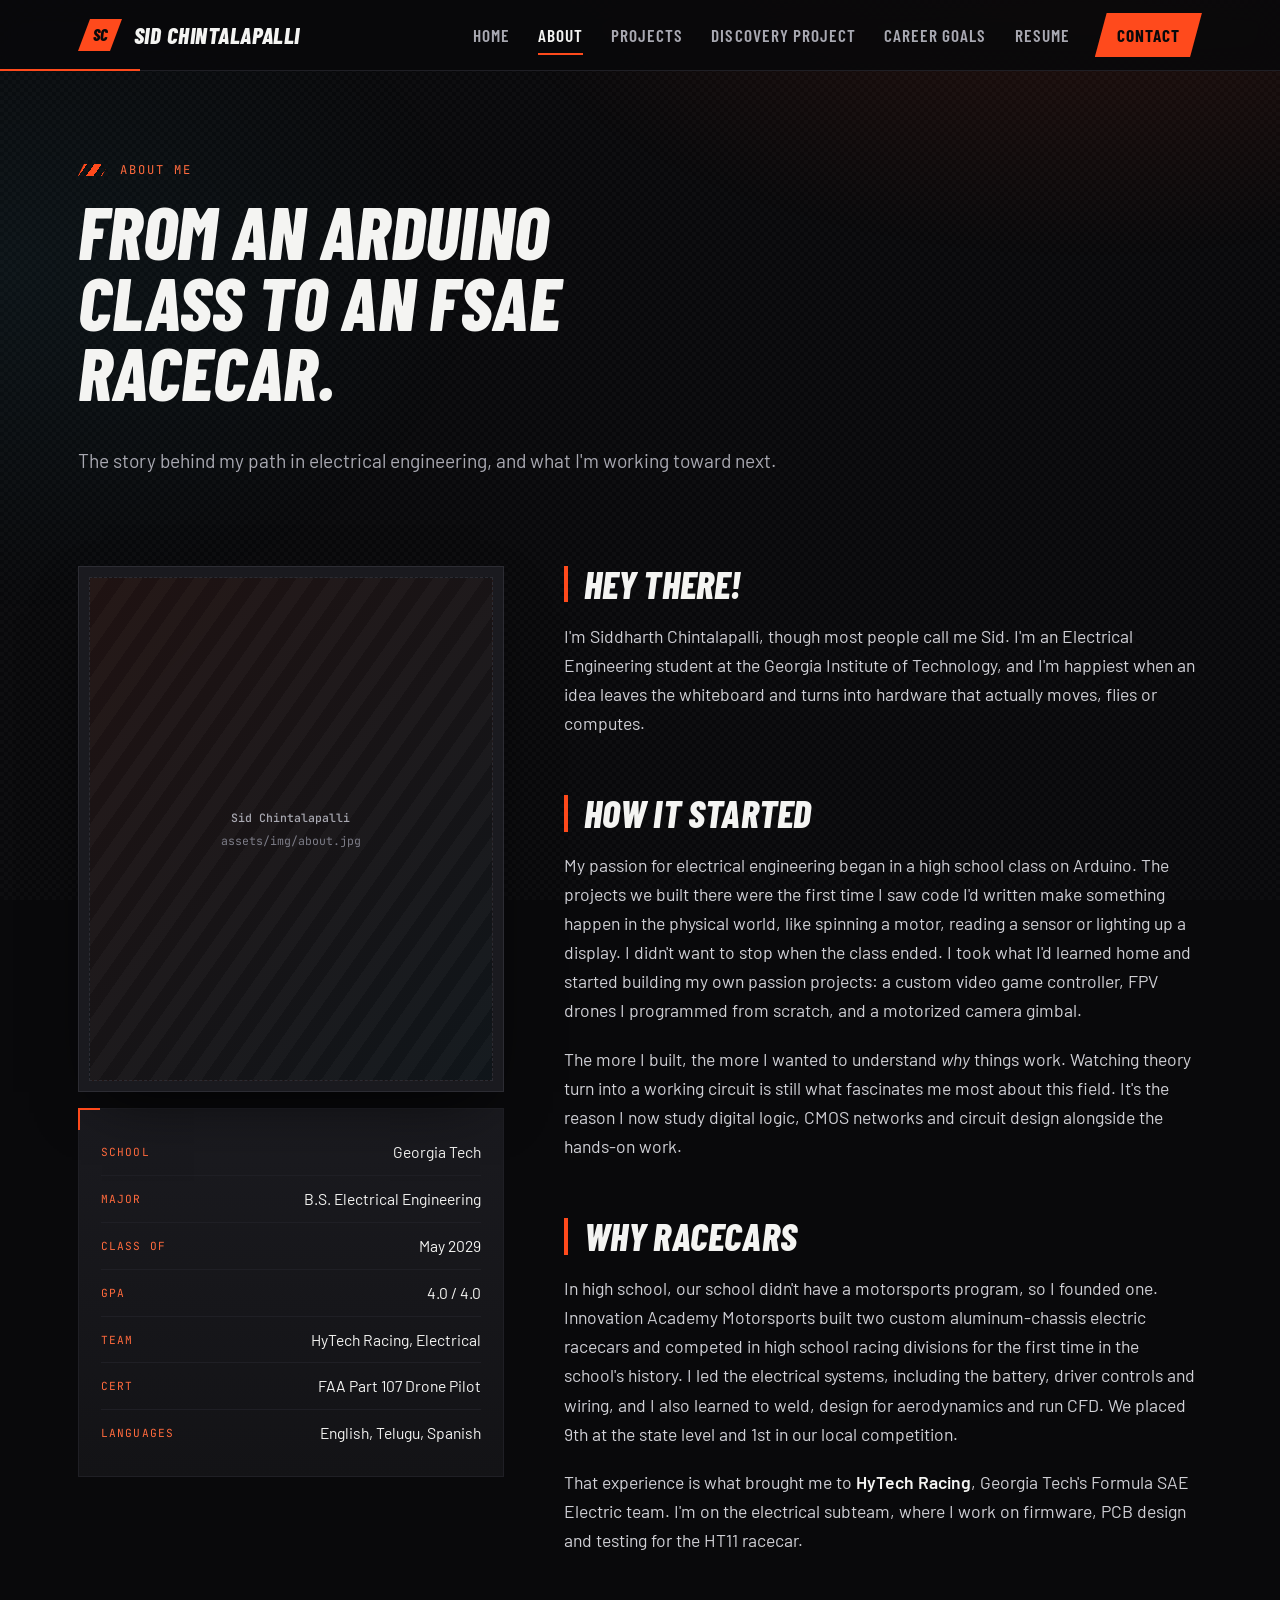
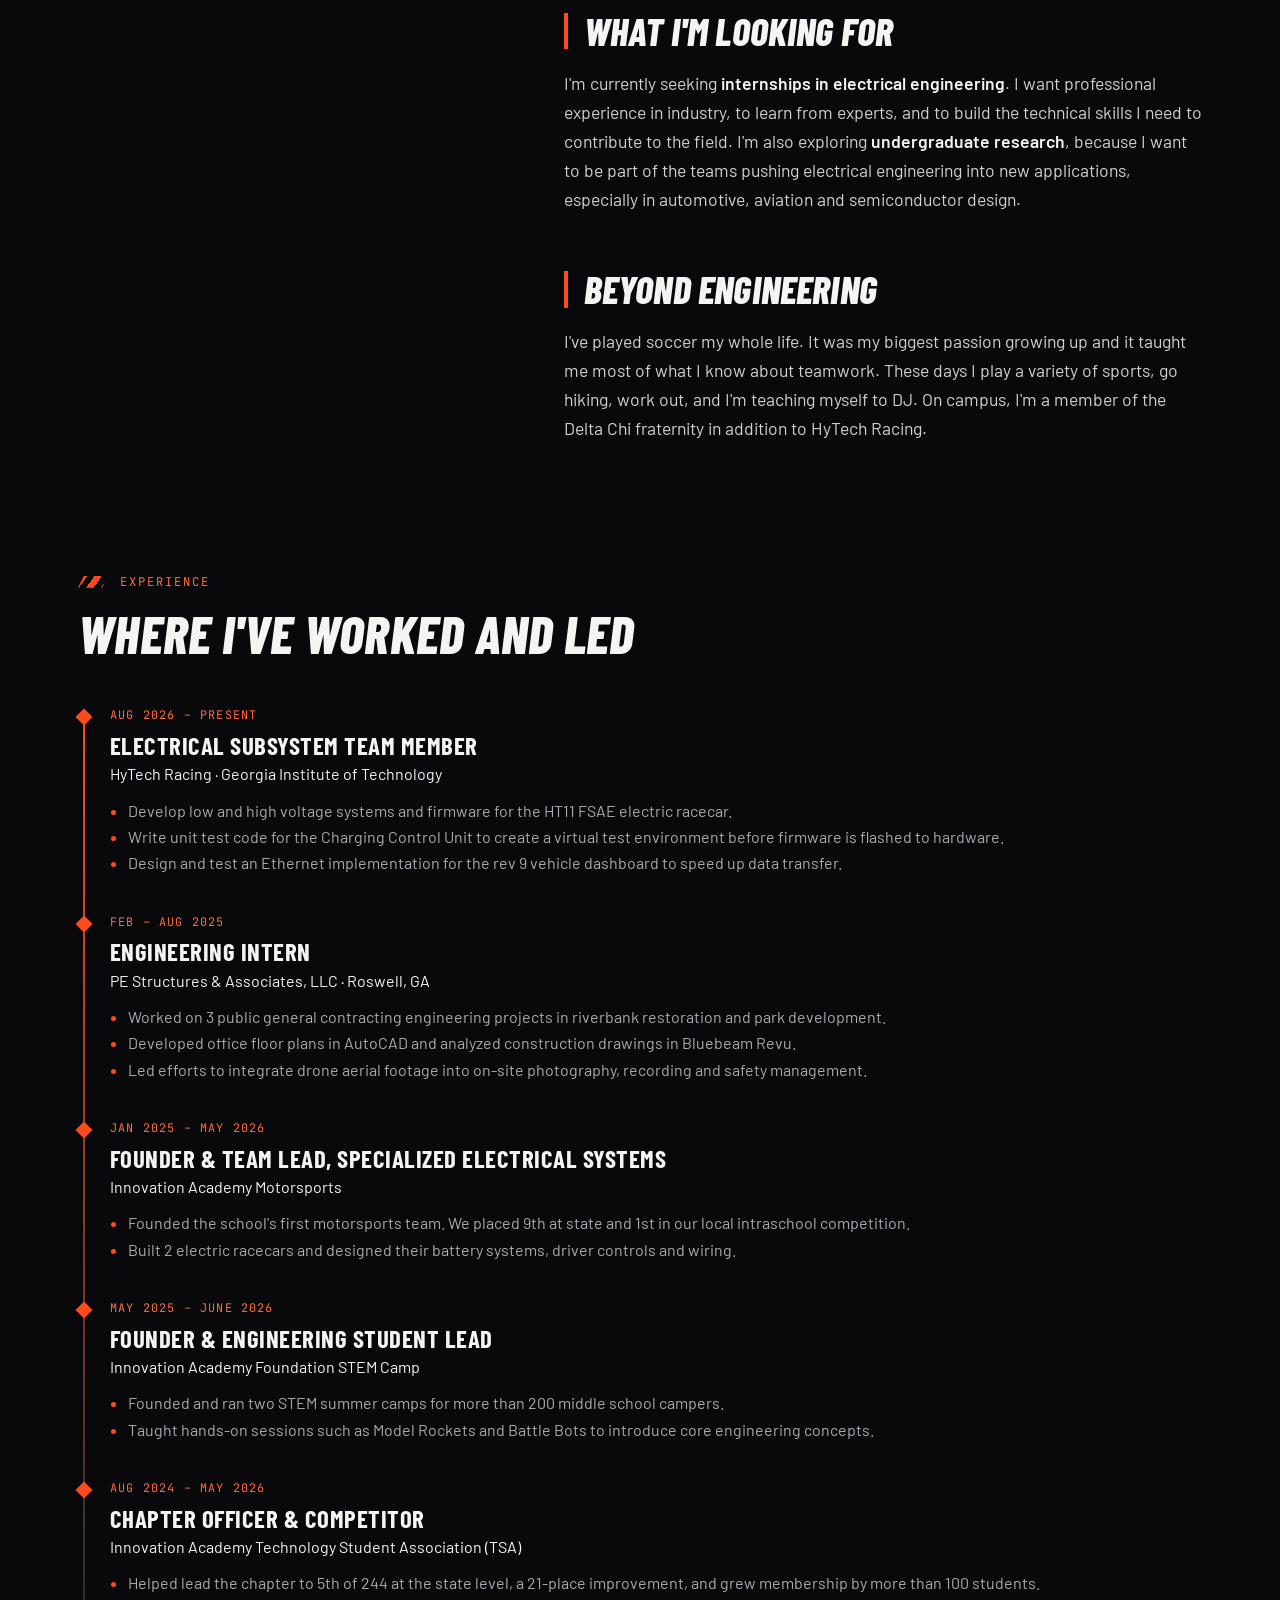
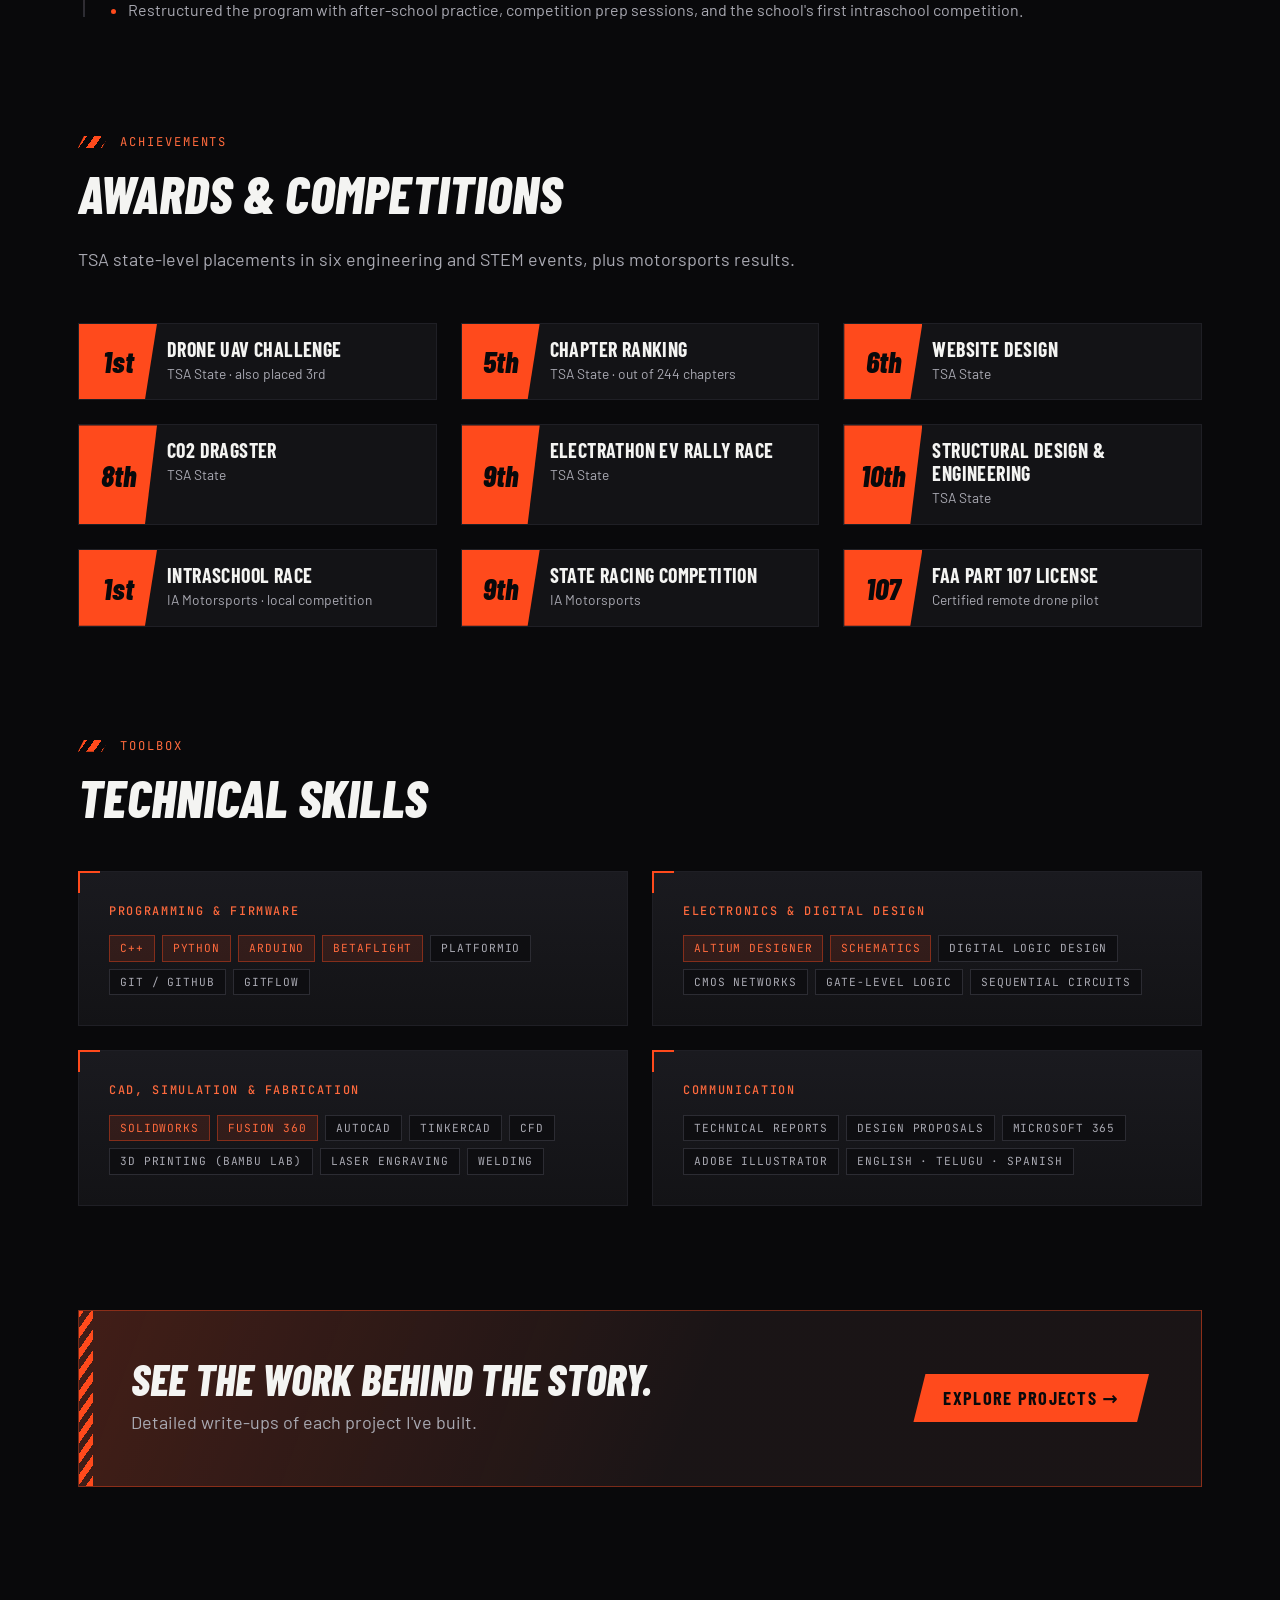
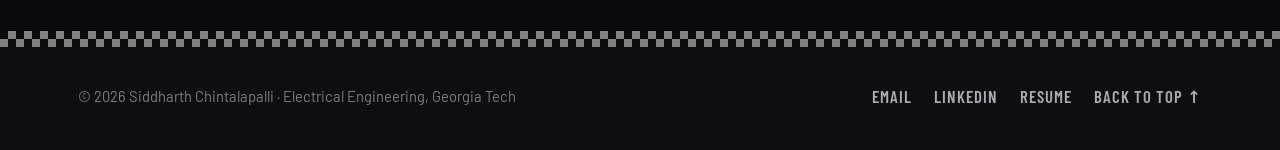
==== commit 152876d1: "Remove fundraising figure from About and Career pages Co-Authored-By: Claude Fable 5.2 <noreply@anth" ====
--- a/about.html
+++ b/about.html
@@ -110,7 +110,6 @@
             <div class="tl-org">Innovation Academy Foundation STEM Camp</div>
             <ul>
               <li>Founded and ran two STEM summer camps for more than 200 middle school campers.</li>
-              <li>Raised over $50,000 for the following year's school clubs and organizations.</li>
               <li>Taught hands-on sessions such as Model Rockets and Battle Bots to introduce core engineering concepts.</li>
             </ul>
           </div>
--- a/assets/css/style.css
+++ b/assets/css/style.css
@@ -301,7 +301,7 @@
 
 /* ---------- telemetry stats: a dash readout ---------- */
 .telemetry {
-  display: grid; grid-template-columns: repeat(5, 1fr);
+  display: grid; grid-template-columns: repeat(4, 1fr);
   background: var(--surface); border: 1px solid var(--line);
   border-top: 3px solid var(--accent);
 }
@@ -325,9 +325,8 @@
 }
 @media (max-width: 960px) {
   .telemetry { grid-template-columns: repeat(2, 1fr); }
-  .telemetry > div { border-bottom: 1px solid var(--line-soft); }
+  .telemetry > div:nth-child(-n+2) { border-bottom: 1px solid var(--line-soft); }
   .telemetry > div:nth-child(2n) { border-right: none; }
-  .telemetry > div:last-child { grid-column: span 2; border-bottom: none; }
 }
 
 /* ---------- welcome list ---------- */
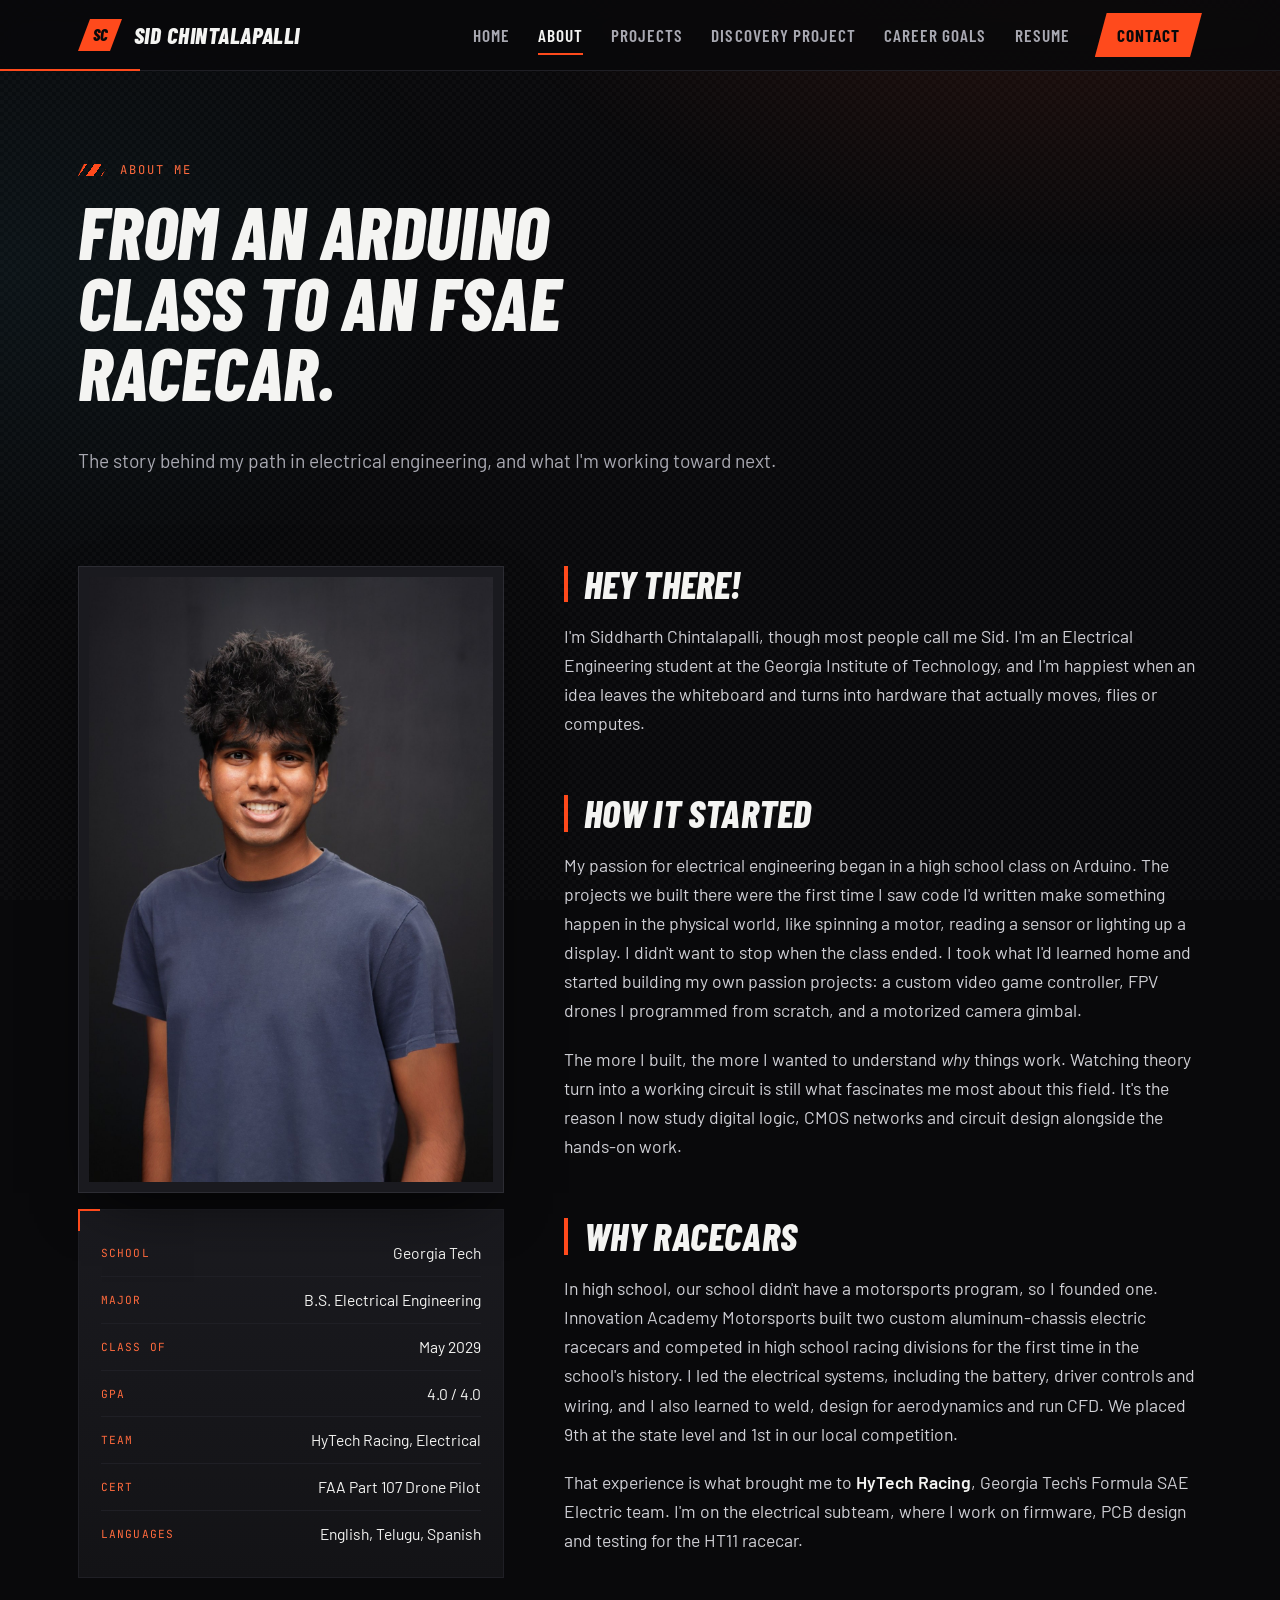
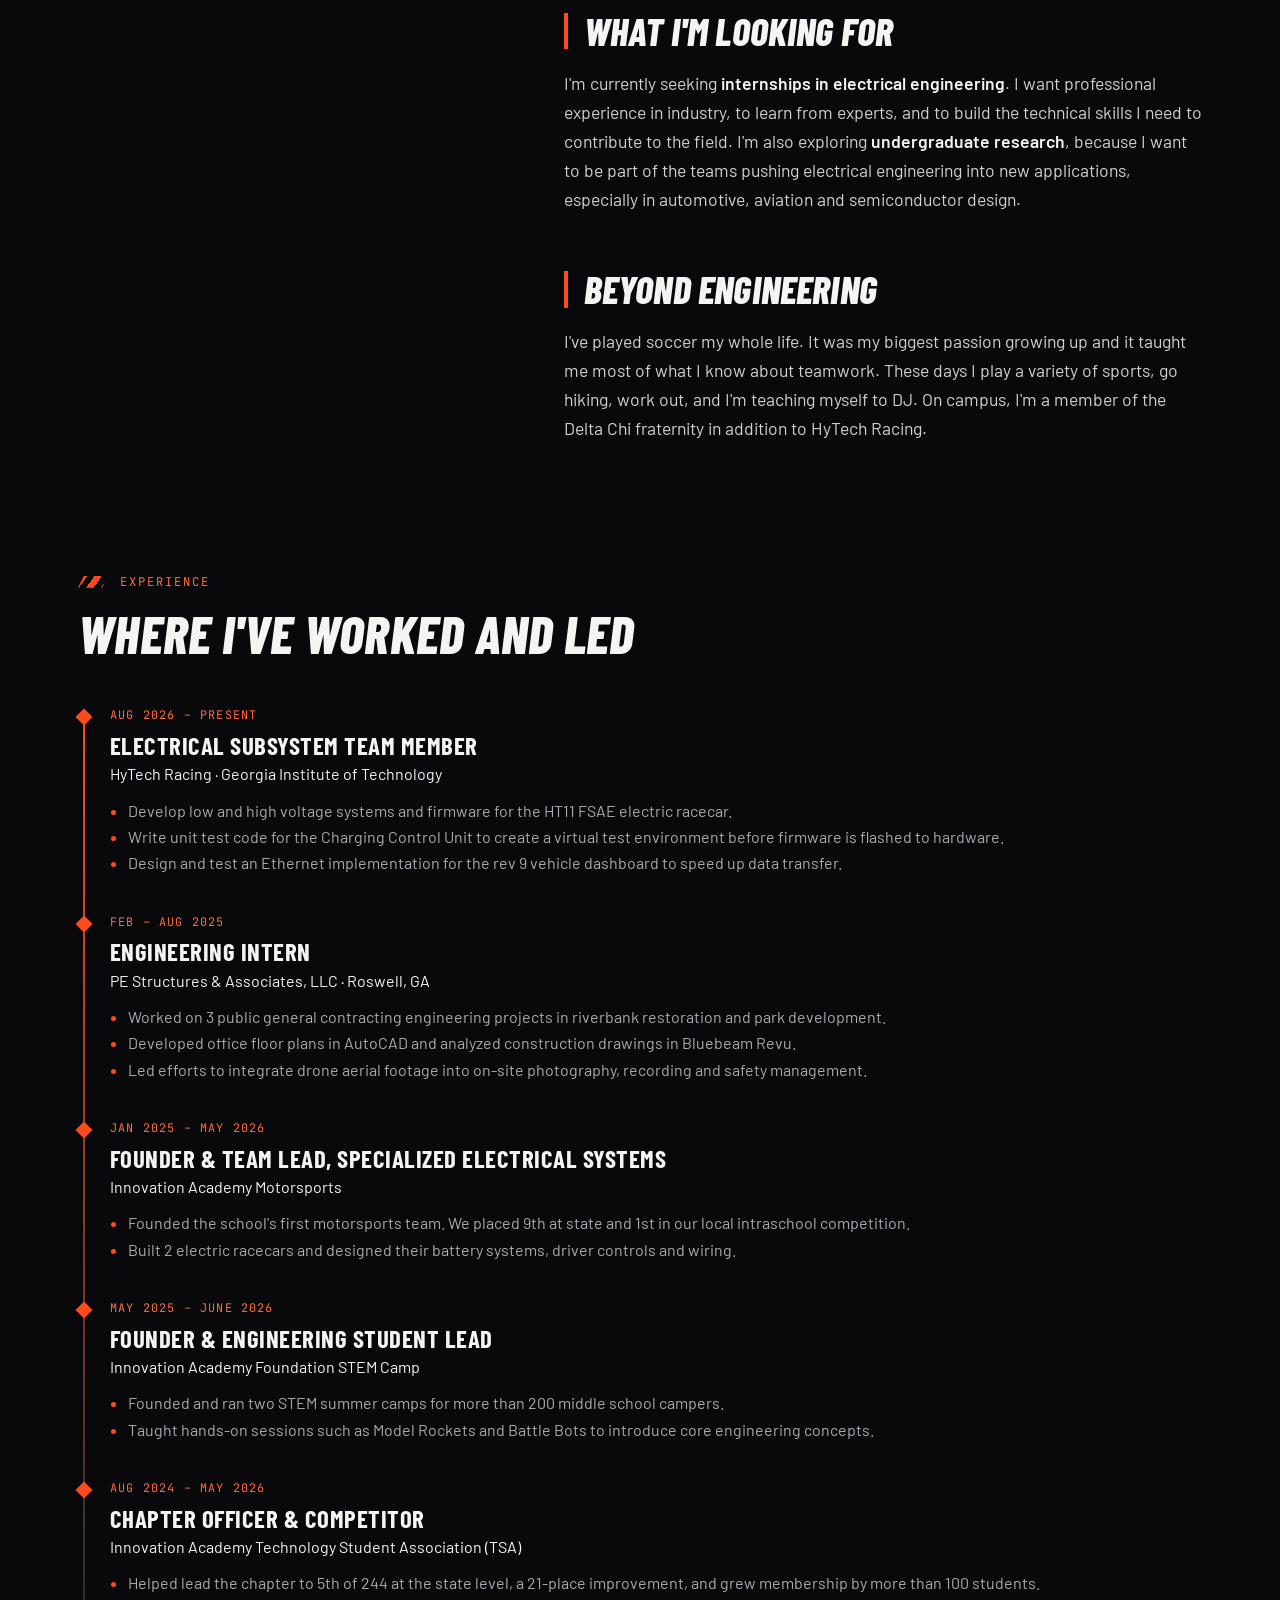
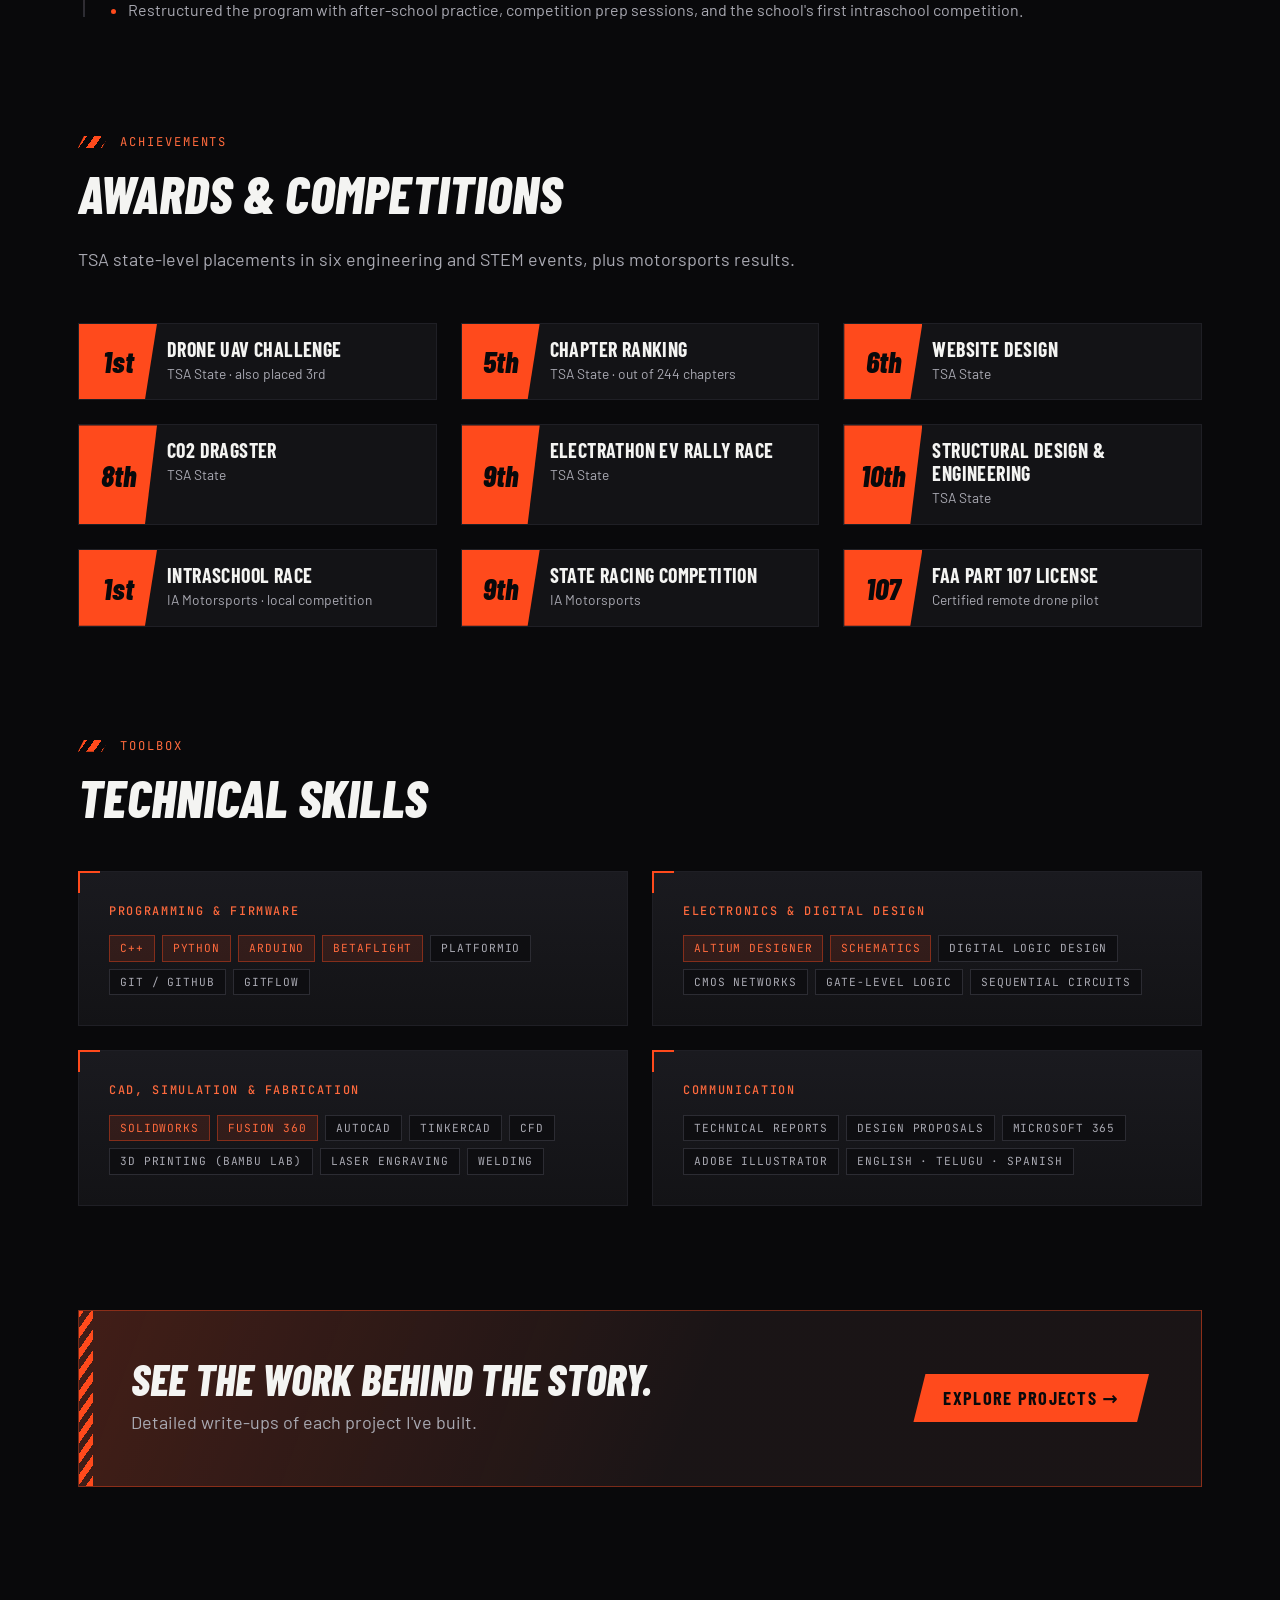
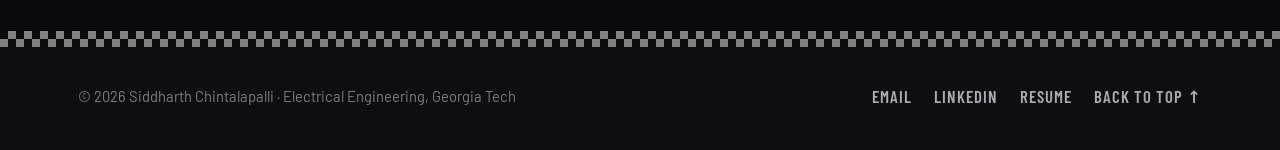
==== commit 124d2b0e: "Add About page portrait Co-Authored-By: Claude Fable 5.2 <noreply@anthropic.com>" ====
--- a/about.html
+++ b/about.html
@@ -29,8 +29,8 @@
       <div class="container about-grid">
         <aside class="about-side">
           <div class="chip-body">
-            <figure class="media" style="margin:0;aspect-ratio:4/5">
-              <img src="assets/img/about.jpg" alt="Sid Chintalapalli">
+            <figure class="media" style="margin:0;aspect-ratio:2/3">
+              <img src="assets/img/about.jpg" alt="Portrait of Sid Chintalapalli">
             </figure>
           </div>
           <div class="card" style="padding:20px 22px">
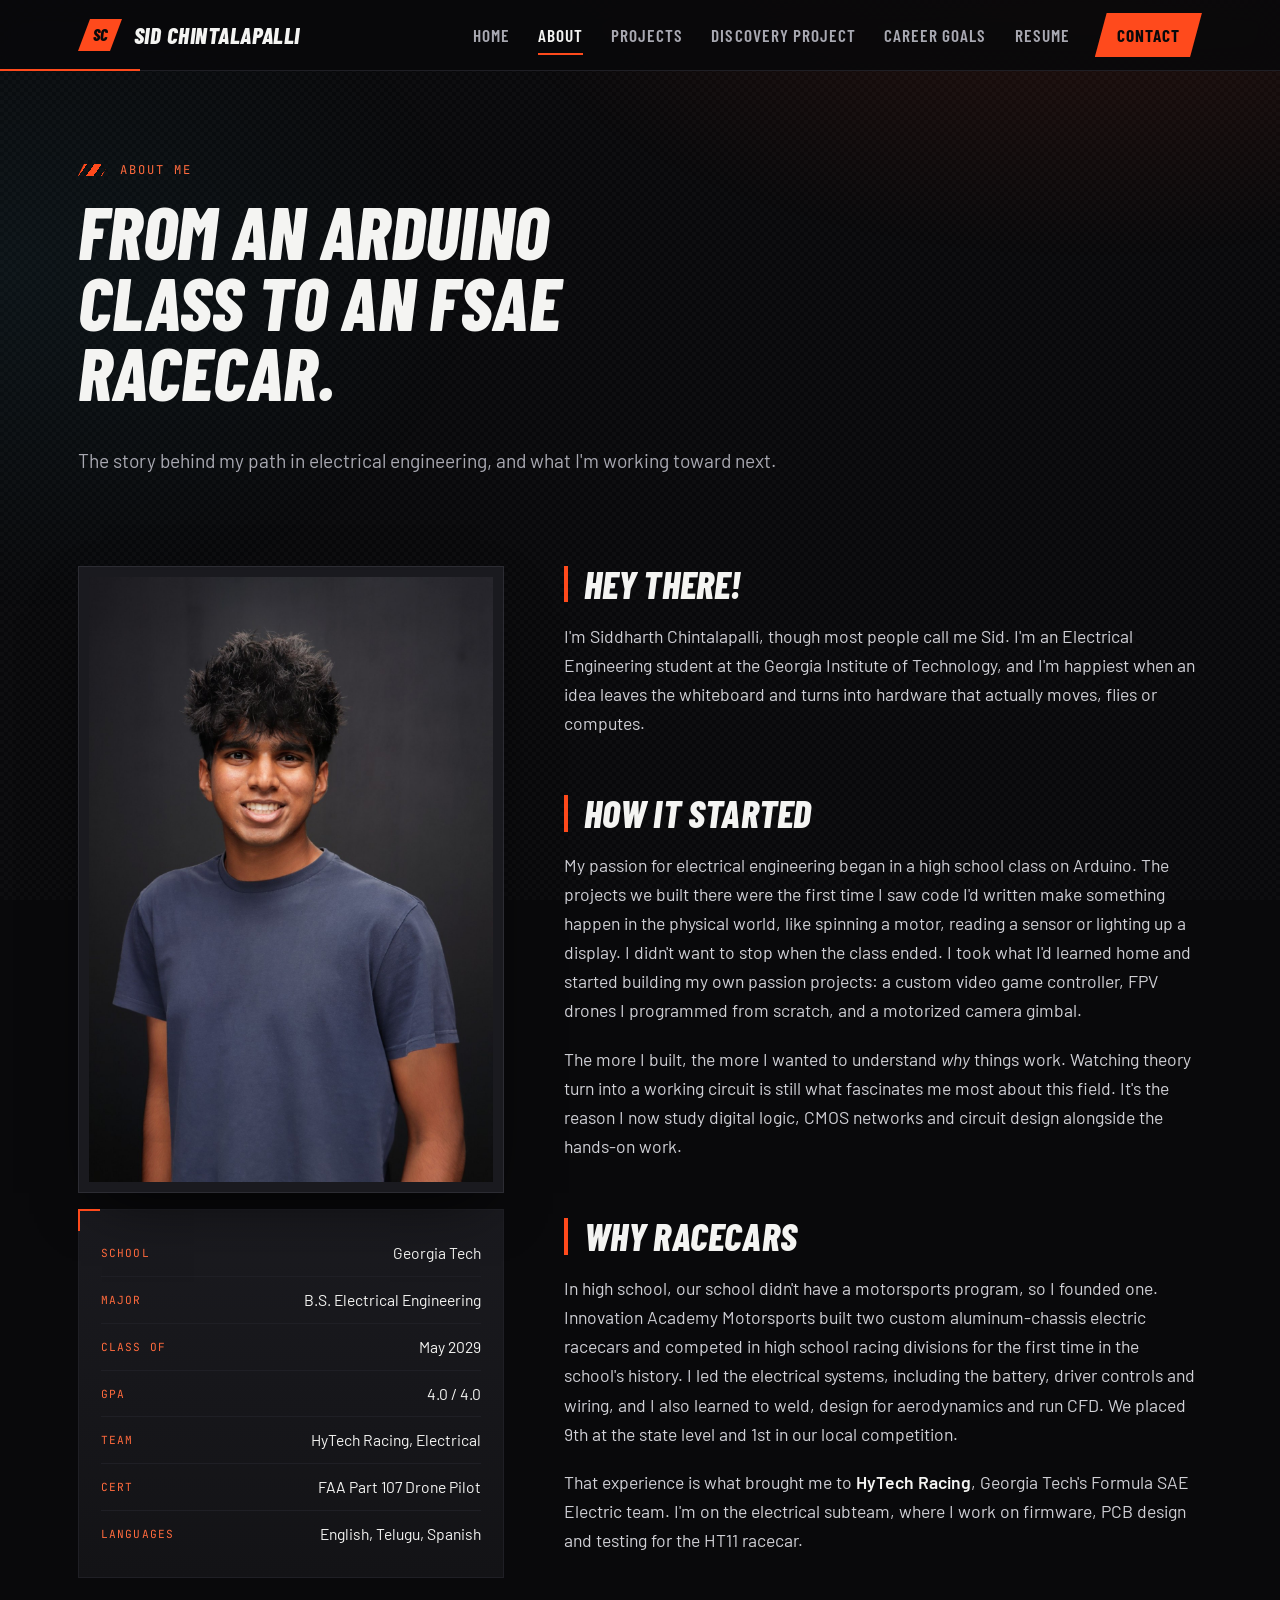
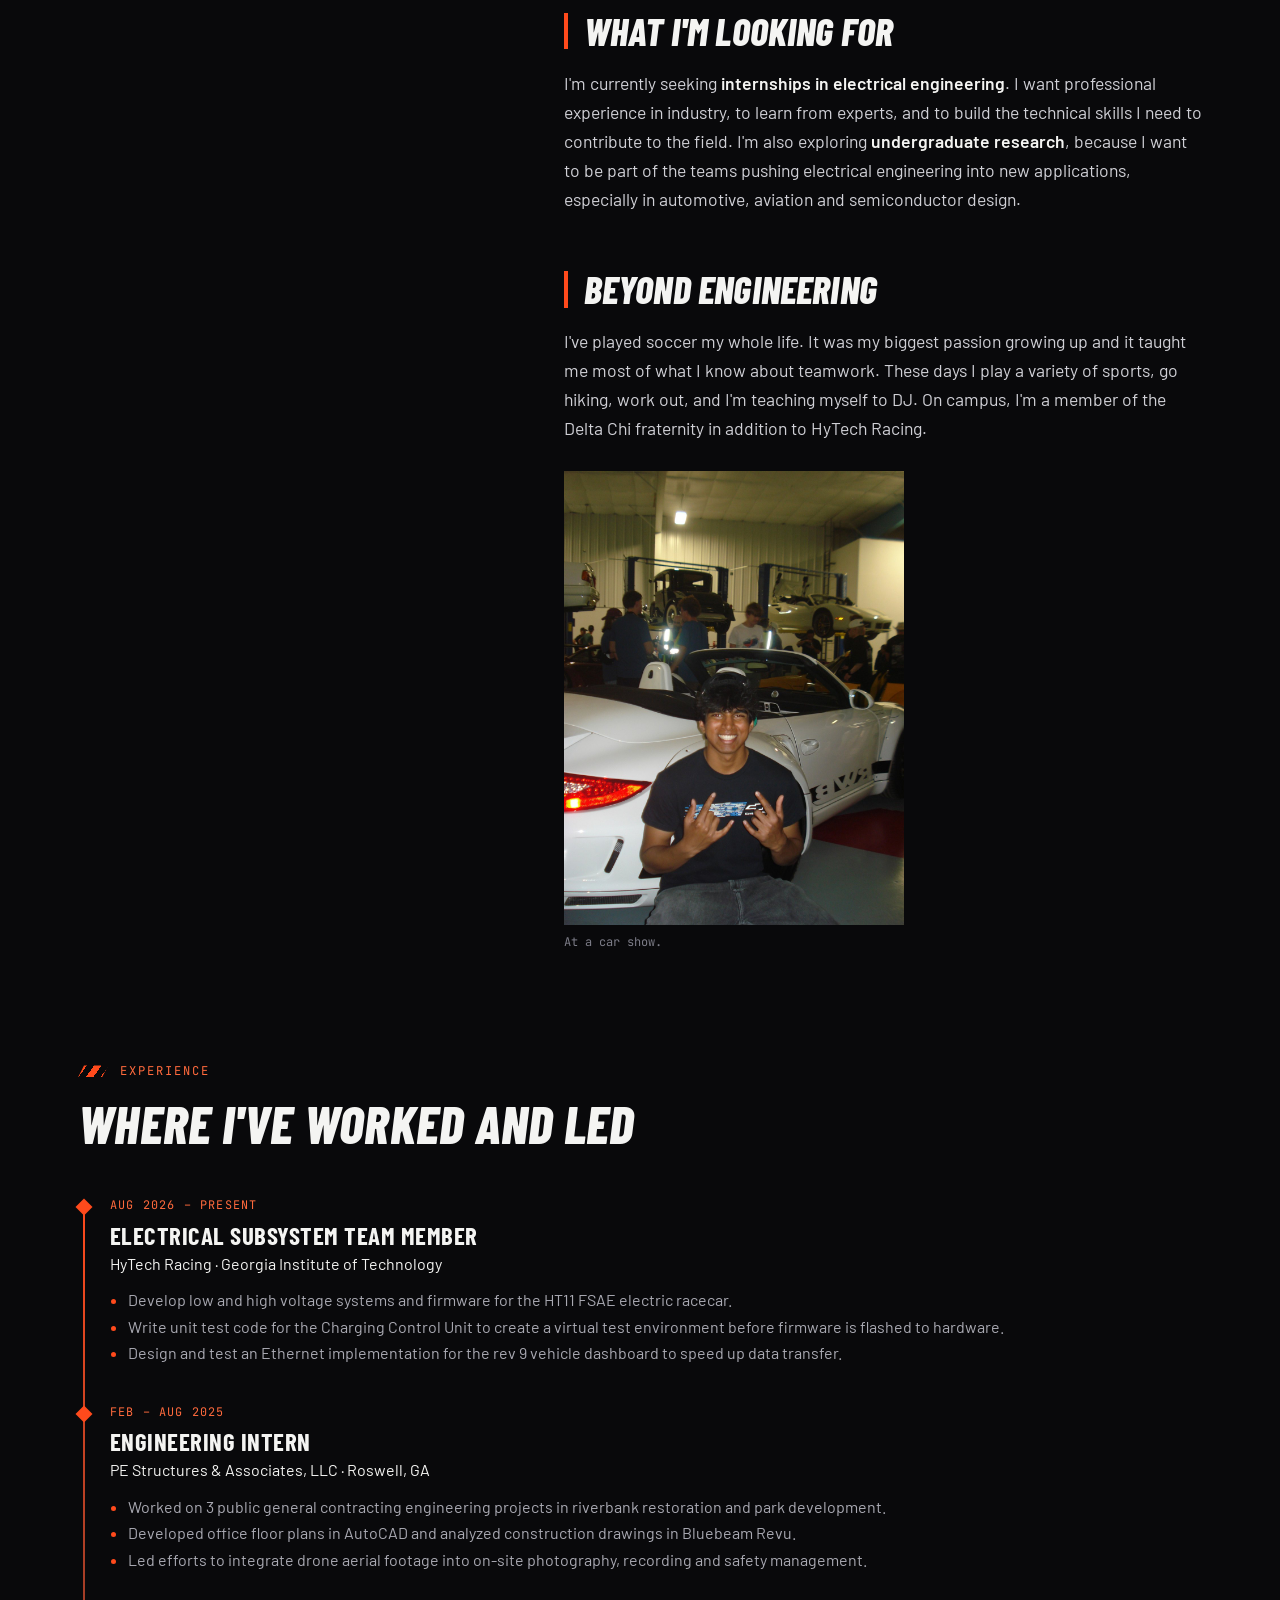
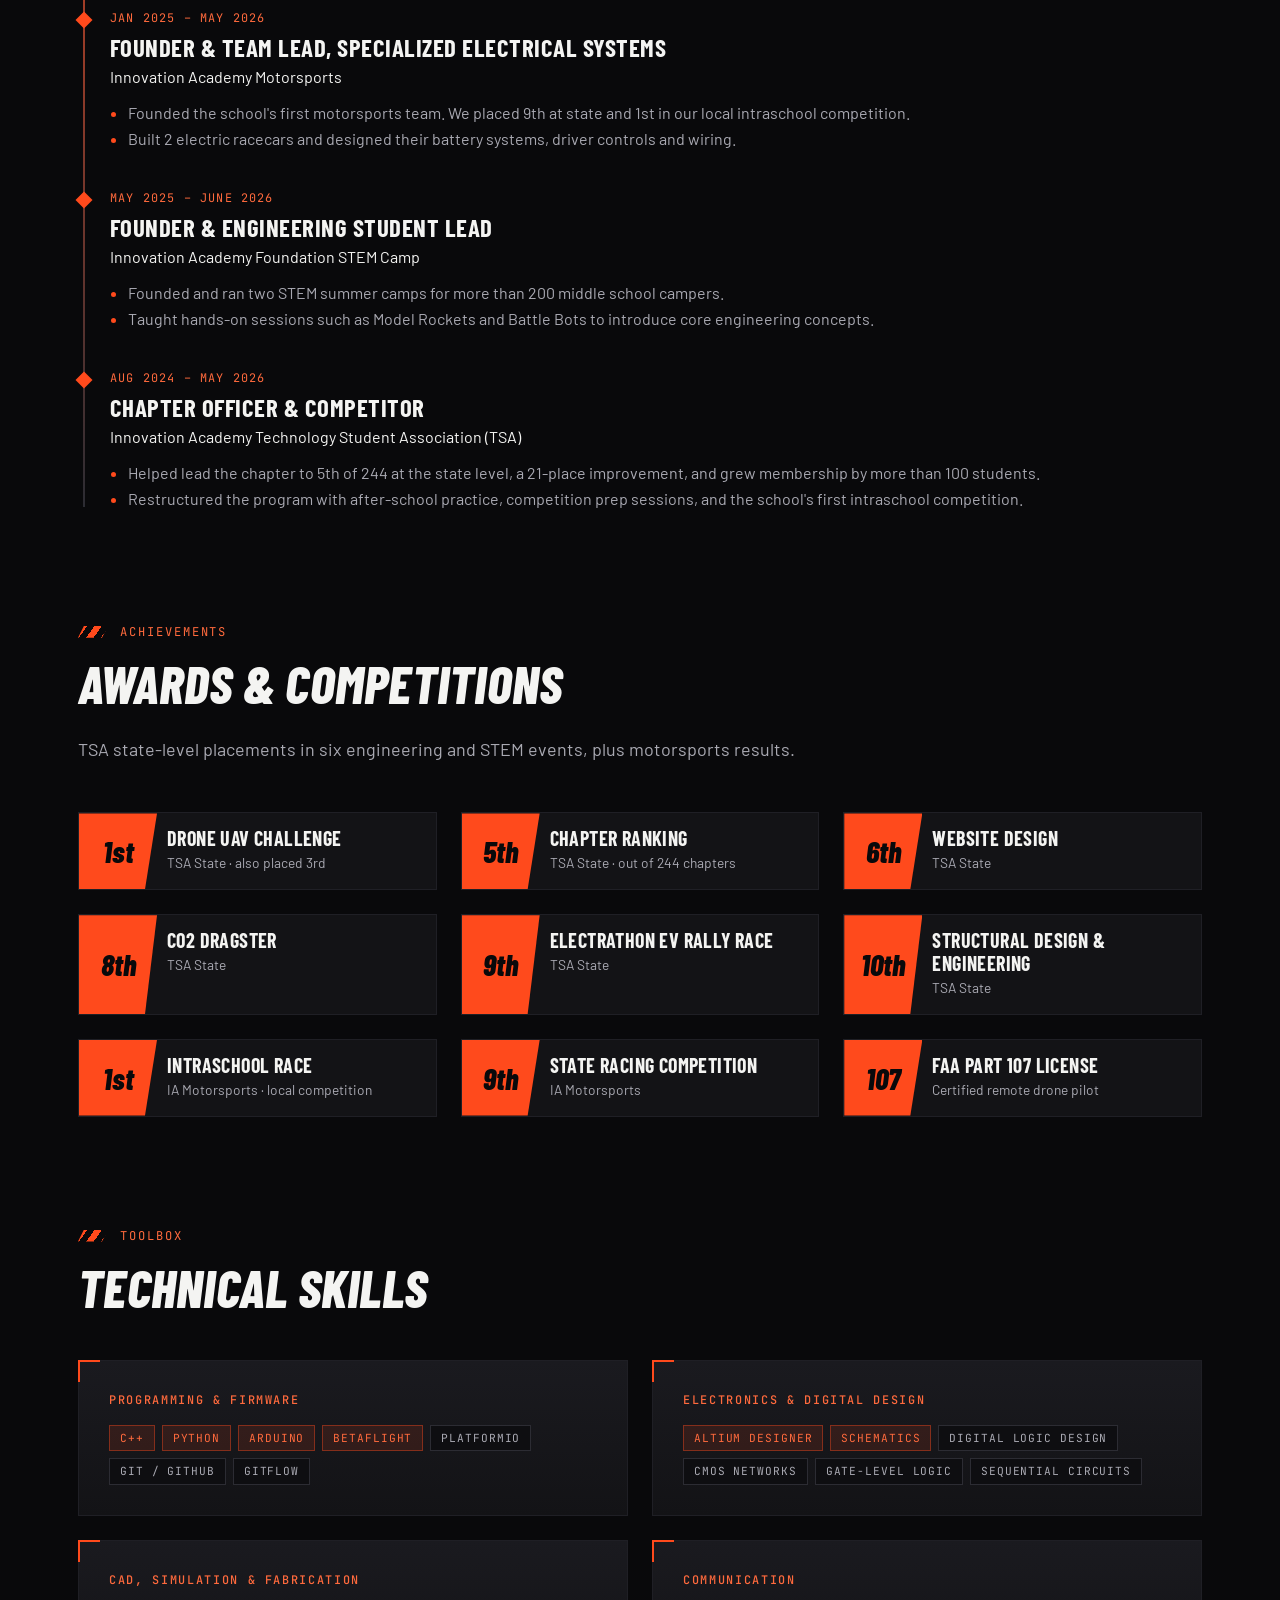
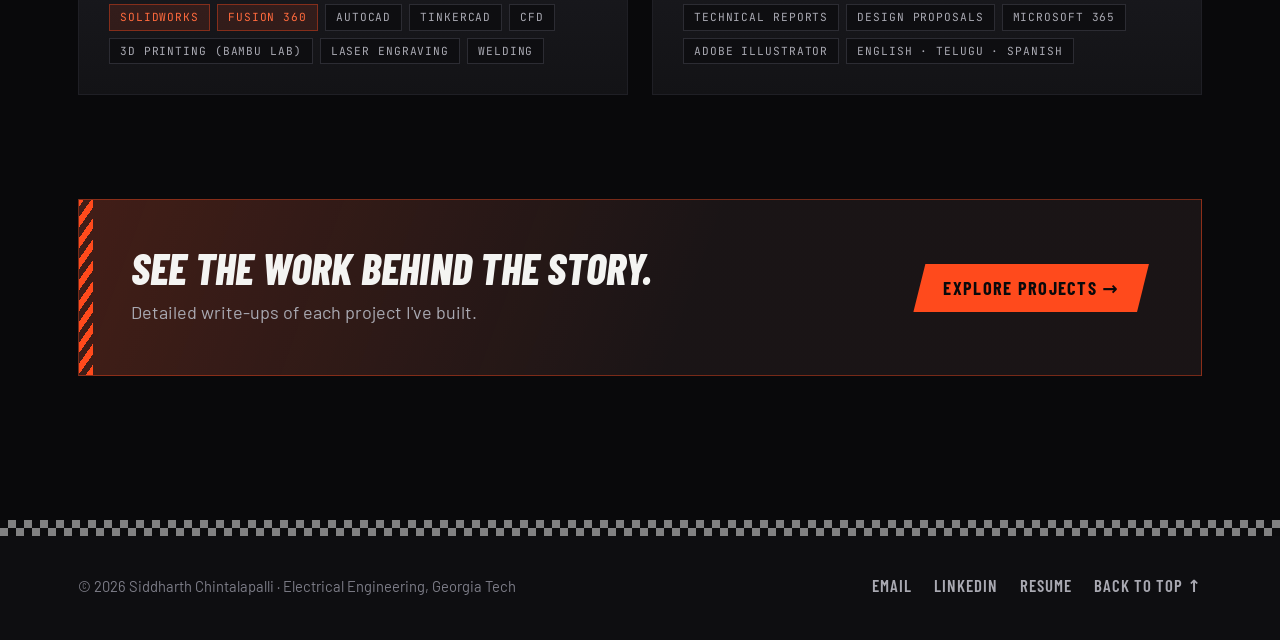
==== commit 2b30fd59: "Use portrait on Home page, move car-show photo to About Co-Authored-By: Claude Fable 5.2 <noreply@an" ====
--- a/about.html
+++ b/about.html
@@ -30,7 +30,7 @@
         <aside class="about-side">
           <div class="chip-body">
             <figure class="media" style="margin:0;aspect-ratio:2/3">
-              <img src="assets/img/about.jpg" alt="Portrait of Sid Chintalapalli">
+              <img src="assets/img/portrait.jpg" alt="Portrait of Sid Chintalapalli">
             </figure>
           </div>
           <div class="card" style="padding:20px 22px">
@@ -63,6 +63,10 @@
 
           <h2>Beyond engineering</h2>
           <p>I've played soccer my whole life. It was my biggest passion growing up and it taught me most of what I know about teamwork. These days I play a variety of sports, go hiking, work out, and I'm teaching myself to DJ. On campus, I'm a member of the Delta Chi fraternity in addition to HyTech Racing.</p>
+          <figure style="margin:28px 0 0;max-width:340px">
+            <div class="media" style="aspect-ratio:3/4"><img src="assets/img/car-show.jpg" alt="Sid Chintalapalli smiling in front of a white sports car at a car show"></div>
+            <figcaption class="caption">At a car show.</figcaption>
+          </figure>
         </div>
       </div>
     </section>
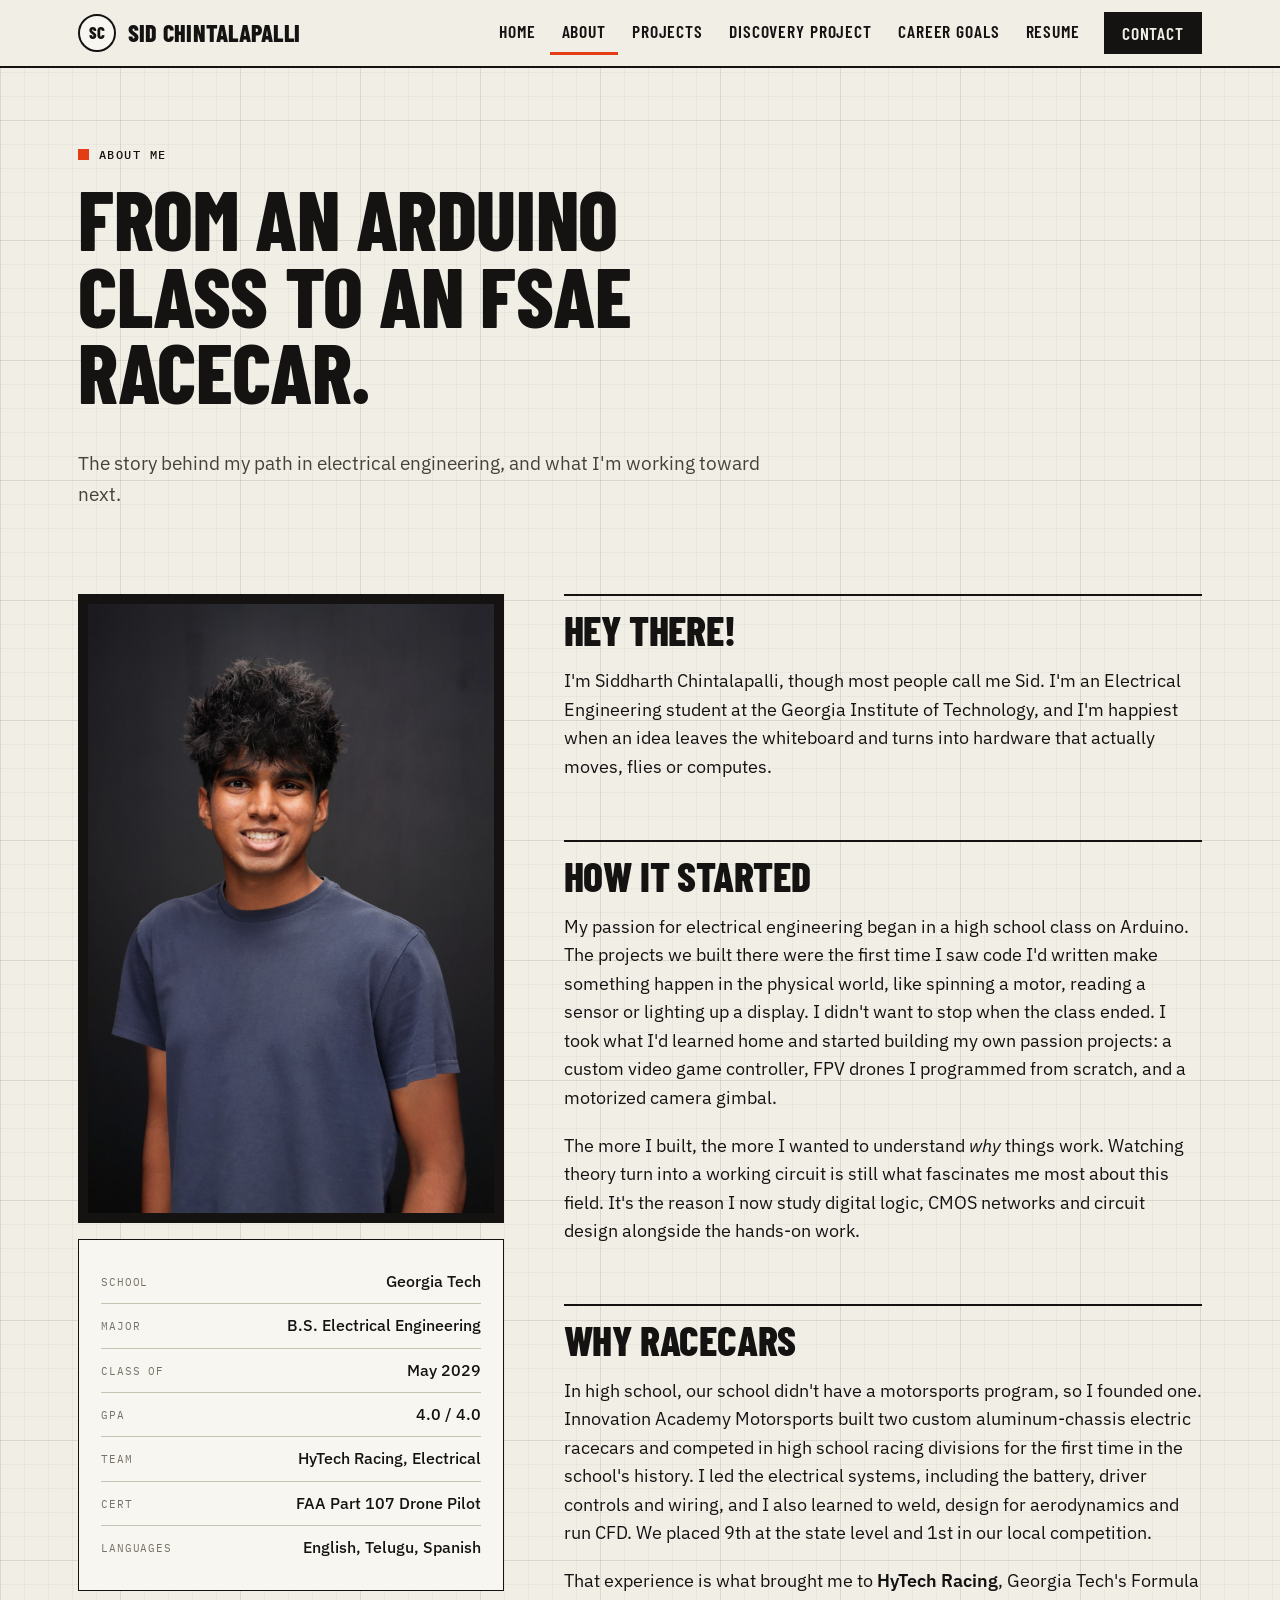
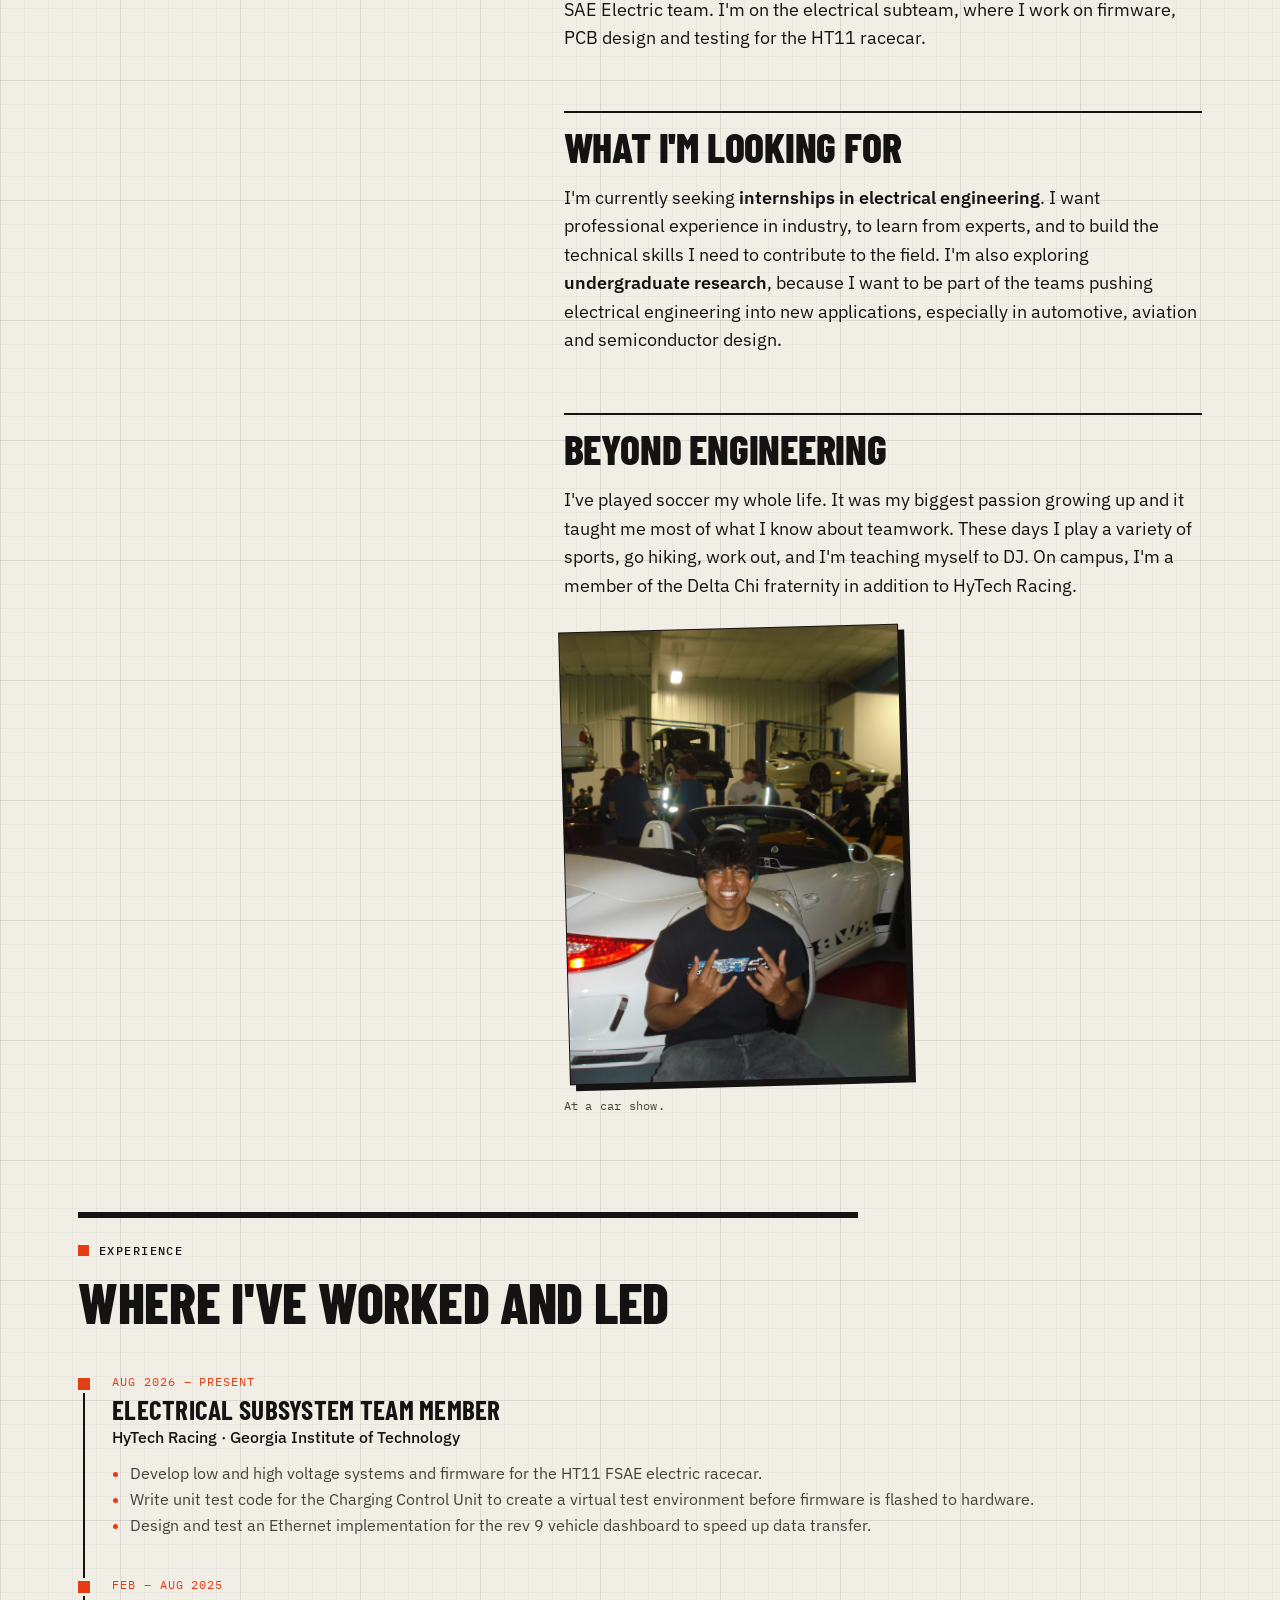
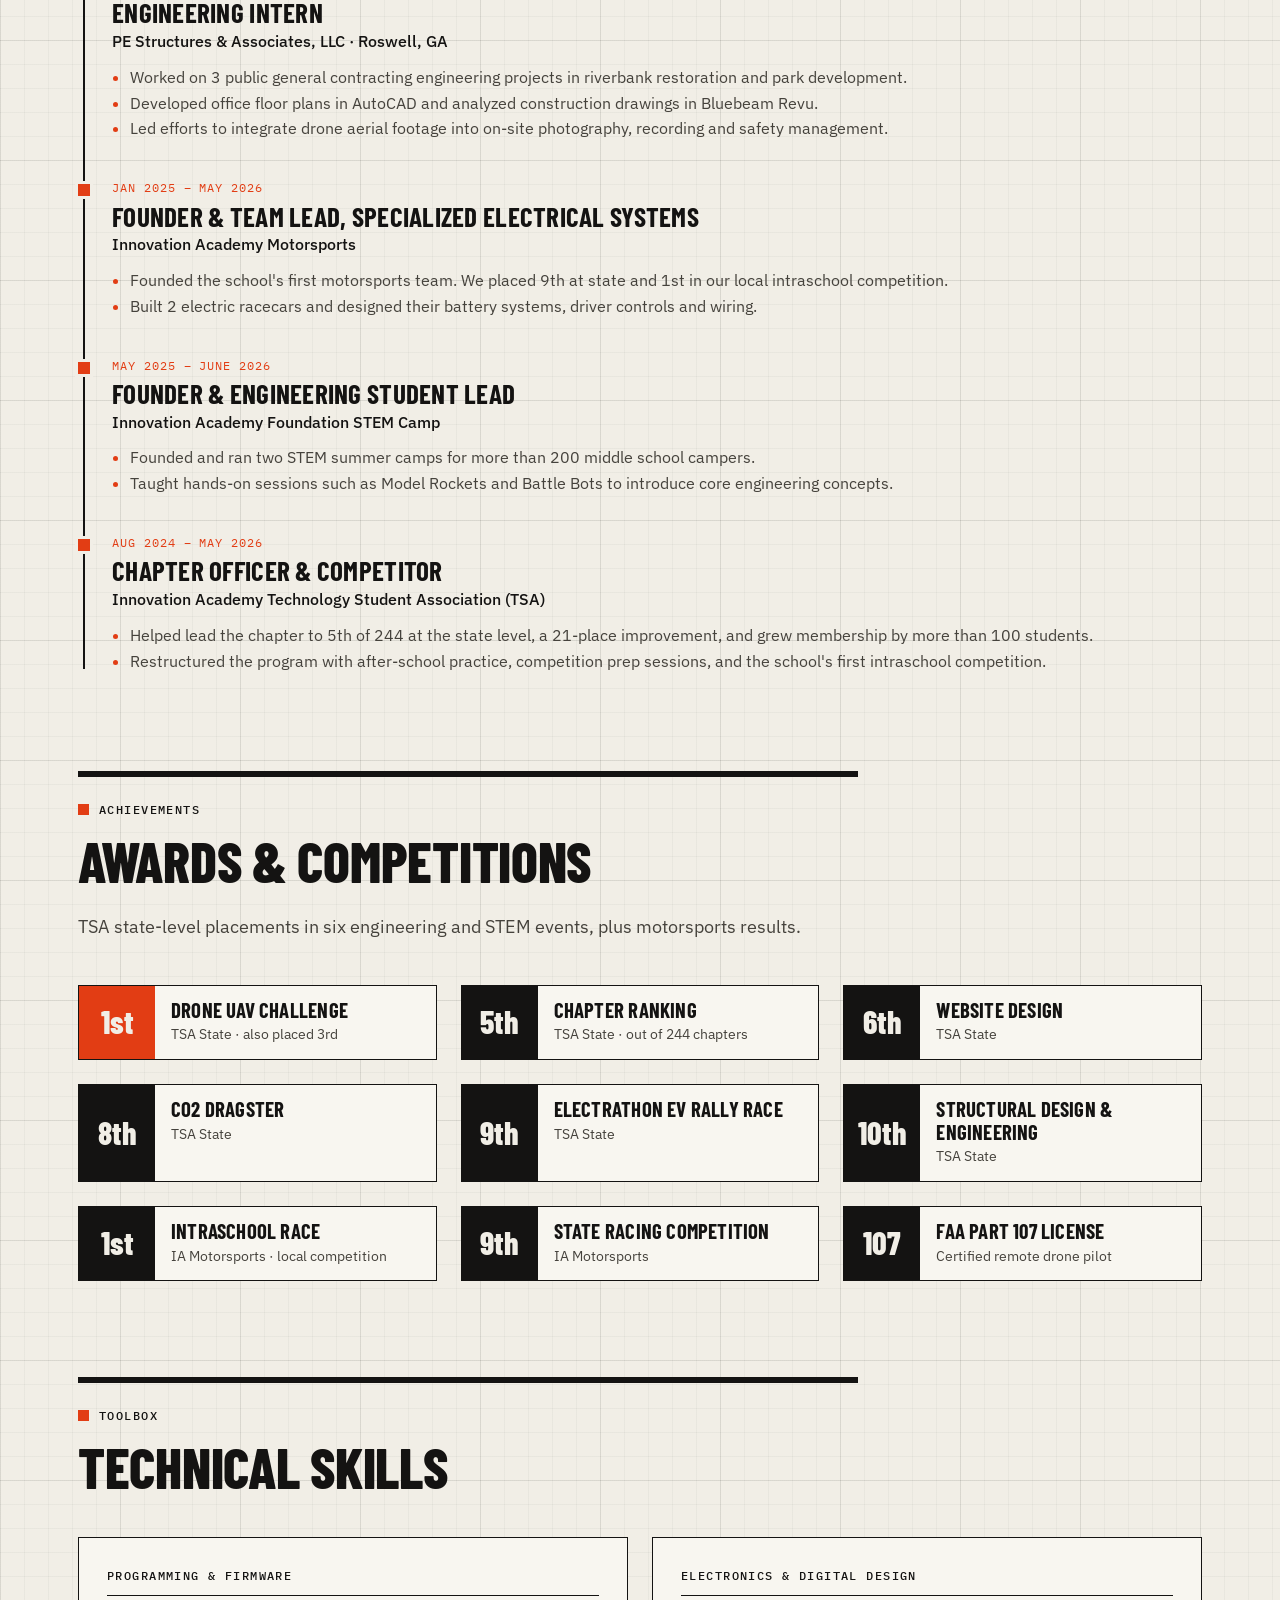
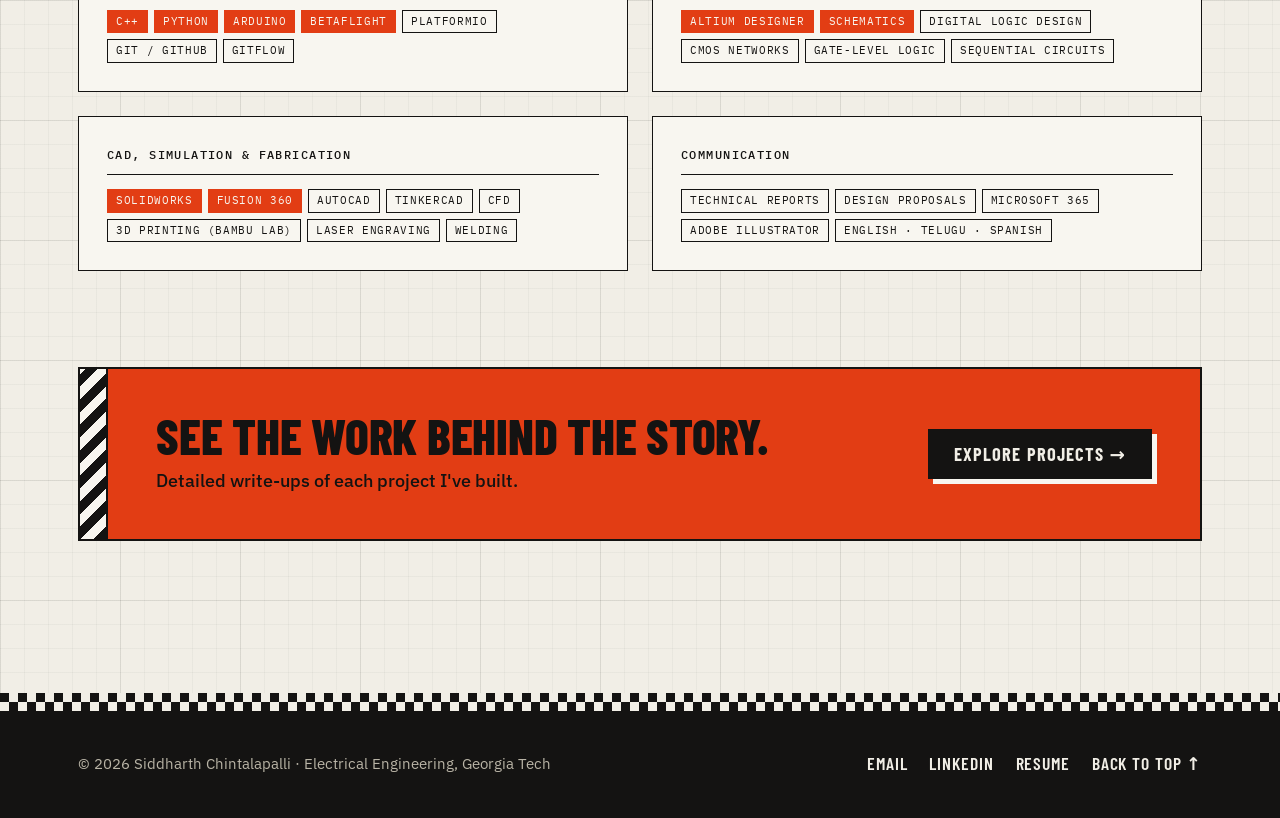
==== commit bee7a610: "Redesign site as a datasheet and race program Co-Authored-By: Claude Fable 5.2 <noreply@anthropic.co" ====
--- a/about.html
+++ b/about.html
@@ -5,10 +5,10 @@
   <meta name="viewport" content="width=device-width, initial-scale=1">
   <title>About | Sid Chintalapalli</title>
   <meta name="description" content="About Sid Chintalapalli: story, experience, leadership, awards and skills.">
-  <link rel="icon" href="data:image/svg+xml,%3Csvg xmlns='http://www.w3.org/2000/svg' viewBox='0 0 32 32'%3E%3Crect width='32' height='32' rx='7' fill='%23ff4a1c'/%3E%3Ctext x='16' y='21' font-family='monospace' font-size='13' font-weight='700' text-anchor='middle' fill='%2309090b'%3ESC%3C/text%3E%3C/svg%3E">
+  <link rel="icon" href="data:image/svg+xml,%3Csvg xmlns='http://www.w3.org/2000/svg' viewBox='0 0 32 32'%3E%3Crect width='32' height='32' rx='7' fill='%23e23d14'/%3E%3Ctext x='16' y='21' font-family='monospace' font-size='13' font-weight='700' text-anchor='middle' fill='%23f8f6f0'%3ESC%3C/text%3E%3C/svg%3E">
   <link rel="preconnect" href="https://fonts.googleapis.com">
   <link rel="preconnect" href="https://fonts.gstatic.com" crossorigin>
-  <link href="https://fonts.googleapis.com/css2?family=Barlow:wght@400;500;600&family=Barlow+Condensed:ital,wght@0,600;0,700;0,800;1,700;1,800&family=JetBrains+Mono:wght@400;500&display=swap" rel="stylesheet">
+  <link href="https://fonts.googleapis.com/css2?family=Barlow+Condensed:wght@600;700;800&family=IBM+Plex+Mono:wght@400;500&family=IBM+Plex+Sans:wght@400;500;600&display=swap" rel="stylesheet">
   <link rel="stylesheet" href="assets/css/style.css">
   <script src="assets/js/site.js" defer></script>
 </head>
--- a/assets/css/style.css
+++ b/assets/css/style.css
@@ -1,150 +1,107 @@
 /* =========================================================
    Sid Chintalapalli — ePortfolio
-   Design: motorsport / technical. Carbon black, racing
-   red-orange accent, telemetry cyan, condensed italic type.
+   Design: a printed datasheet crossed with a race program.
+   Graph paper, black ink, one red-orange spot colour.
+   No gradients, no glows, no rounded cards.
    ========================================================= */
 
 :root {
-  --bg: #09090b;
-  --bg-2: #0e0e11;
-  --surface: #131316;
-  --surface-2: #1a1a1f;
-  --line: #2c2c33;
-  --line-soft: #1f1f25;
-  --text: #f4f4f2;
-  --muted: #a9a9b2;
-  --dim: #7d7d88;
-  --accent: #ff4a1c;        /* racing red-orange */
+  --paper: #f1eee6;
+  --paper-hi: #f8f6f0;
+  --paper-lo: #e6e2d6;
+  --ink: #141312;
+  --ink-2: #45423c;
+  --dim: #77736a;
+  --hair: #c8c3b4;
+  --accent: #e23d14;
   --accent-hi: #ff6a3d;
-  --accent-soft: rgba(255, 74, 28, 0.12);
-  --accent-line: rgba(255, 74, 28, 0.4);
-  --cyan: #45d9ff;          /* telemetry */
-  --cyan-soft: rgba(69, 217, 255, 0.1);
-  --green: #3ddc97;
+  --blue: #1d3fa8;
   --max: 1180px;
   --font-head: "Barlow Condensed", "Arial Narrow", system-ui, sans-serif;
-  --font-body: "Barlow", system-ui, -apple-system, "Segoe UI", sans-serif;
-  --font-mono: "JetBrains Mono", ui-monospace, "Cascadia Code", Consolas, monospace;
-  --shadow: 0 24px 60px -24px rgba(0, 0, 0, 0.8);
-  --slant: polygon(12px 0, 100% 0, calc(100% - 12px) 100%, 0 100%);
-  --stripes: repeating-linear-gradient(-55deg, var(--accent) 0 6px, transparent 6px 12px);
+  --font-body: "IBM Plex Sans", system-ui, -apple-system, "Segoe UI", sans-serif;
+  --font-mono: "IBM Plex Mono", ui-monospace, Consolas, monospace;
+  --rule: 2px solid var(--ink);
+  --rule-thin: 1.5px solid var(--ink);
 }
 
 *, *::before, *::after { box-sizing: border-box; }
 html { scroll-behavior: smooth; -webkit-text-size-adjust: 100%; }
+::selection { background: var(--accent); color: var(--paper-hi); }
 
 body {
   margin: 0;
-  background: var(--bg);
-  color: var(--text);
+  color: var(--ink);
   font-family: var(--font-body);
-  font-size: 18px;
-  line-height: 1.65;
+  font-size: 17.5px;
+  line-height: 1.62;
   -webkit-font-smoothing: antialiased;
   overflow-x: hidden;
-}
-
-/* carbon-fibre weave + a red glow from the top corner */
-body::before {
-  content: "";
-  position: fixed; inset: 0; z-index: -2;
-  background:
-    radial-gradient(900px 500px at 85% -10%, rgba(255, 74, 28, 0.13), transparent 70%),
-    radial-gradient(700px 500px at 0% 30%, rgba(69, 217, 255, 0.05), transparent 70%);
-  pointer-events: none;
-}
-body::after {
-  content: "";
-  position: fixed; inset: 0; z-index: -1;
+  /* graph paper: fine 24px grid with a heavier line every 5th */
+  background-color: var(--paper);
   background-image:
-    linear-gradient(45deg, rgba(255,255,255,0.022) 25%, transparent 25%, transparent 75%, rgba(255,255,255,0.022) 75%),
-    linear-gradient(45deg, rgba(255,255,255,0.022) 25%, transparent 25%, transparent 75%, rgba(255,255,255,0.022) 75%);
-  background-size: 8px 8px;
-  background-position: 0 0, 4px 4px;
-  pointer-events: none;
+    linear-gradient(rgba(20,19,18,0.075) 1px, transparent 1px),
+    linear-gradient(90deg, rgba(20,19,18,0.075) 1px, transparent 1px),
+    linear-gradient(rgba(20,19,18,0.035) 1px, transparent 1px),
+    linear-gradient(90deg, rgba(20,19,18,0.035) 1px, transparent 1px);
+  background-size: 120px 120px, 120px 120px, 24px 24px, 24px 24px;
 }
 
 img { max-width: 100%; display: block; }
-a { color: var(--accent-hi); text-decoration: none; }
-a:hover { text-decoration: underline; text-underline-offset: 3px; }
-
-h1, h2, h3, h4 { font-family: var(--font-head); margin: 0 0 0.5em; }
-h1, h2 {
-  font-weight: 800; font-style: italic; text-transform: uppercase;
-  line-height: 0.96; letter-spacing: 0.005em;
-}
-h1 { font-size: clamp(2.9rem, 7.4vw, 5.4rem); }
-h2 { font-size: clamp(2.1rem, 4.6vw, 3.3rem); }
-h3 { font-size: 1.5rem; font-weight: 700; text-transform: uppercase; letter-spacing: 0.02em; line-height: 1.1; }
+a {
+  color: var(--ink);
+  text-decoration: underline; text-decoration-color: var(--accent);
+  text-decoration-thickness: 2px; text-underline-offset: 3px;
+}
+a:hover { color: var(--accent); }
+
+h1, h2, h3, h4 { font-family: var(--font-head); margin: 0 0 0.45em; color: var(--ink); }
+h1, h2 { font-weight: 800; text-transform: uppercase; line-height: 0.92; letter-spacing: -0.005em; }
+h1 { font-size: clamp(3.1rem, 8.4vw, 6.4rem); }
+h2 { font-size: clamp(2.2rem, 4.8vw, 3.5rem); }
+h3 { font-size: 1.55rem; font-weight: 700; text-transform: uppercase; letter-spacing: 0.01em; line-height: 1.05; }
 h4 { font-size: 1.1rem; font-weight: 700; }
 p { margin: 0 0 1.1em; }
-strong { font-weight: 600; color: var(--text); }
-
-.skip-link {
-  position: absolute; left: -999px; top: 8px;
-  background: var(--accent); color: #000; padding: 8px 14px; z-index: 100;
-}
+strong { font-weight: 600; }
+
+.skip-link { position: absolute; left: -999px; top: 8px; background: var(--ink); color: var(--paper); padding: 8px 14px; z-index: 100; }
 .skip-link:focus { left: 8px; }
-:focus-visible { outline: 2px solid var(--cyan); outline-offset: 3px; }
+:focus-visible { outline: 3px solid var(--blue); outline-offset: 3px; }
 
 .container { width: 100%; max-width: var(--max); margin: 0 auto; padding: 0 28px; }
 @media (max-width: 600px) { .container { padding: 0 16px; } }
 
 .mono { font-family: var(--font-mono); }
-.muted { color: var(--muted); }
-.gold { color: var(--accent-hi); }
-.cyan { color: var(--cyan); }
+.muted { color: var(--ink-2); }
+.gold { color: var(--accent); }
+.cyan { color: var(--blue); }
 
 /* ---------- header / nav ---------- */
-.site-header {
-  position: sticky; top: 0; z-index: 50;
-  background: rgba(9, 9, 11, 0.88);
-  backdrop-filter: blur(12px); -webkit-backdrop-filter: blur(12px);
-  border-bottom: 1px solid var(--line-soft);
-}
-.site-header::after {            /* thin racing stripe under the bar */
-  content: ""; position: absolute; left: 0; bottom: -1px; height: 2px; width: 100%;
-  background: linear-gradient(90deg, var(--accent) 0 140px, transparent 140px);
-}
-.nav { display: flex; align-items: center; justify-content: space-between; height: 70px; }
+.site-header { position: sticky; top: 0; z-index: 50; background: var(--paper); border-bottom: var(--rule); }
+.nav { display: flex; align-items: center; justify-content: space-between; height: 66px; }
 .brand {
-  display: flex; align-items: center; gap: 12px; color: var(--text);
-  font-family: var(--font-head); font-weight: 800; font-style: italic;
-  font-size: 1.45rem; text-transform: uppercase; letter-spacing: 0.02em;
-}
-.brand:hover { text-decoration: none; }
-.brand-mark {
-  width: 44px; height: 32px; display: grid; place-items: center;
-  background: var(--accent); color: #09090b; clip-path: var(--slant);
-  font-size: 1.05rem; font-weight: 800; letter-spacing: 0;
-}
-.nav-links { display: flex; gap: 2px; list-style: none; margin: 0; padding: 0; }
+  display: flex; align-items: center; gap: 12px; color: var(--ink); text-decoration: none;
+  font-family: var(--font-head); font-weight: 800; font-size: 1.5rem; text-transform: uppercase; letter-spacing: 0.01em;
+}
+.brand:hover { color: var(--ink); }
+.brand-mark {           /* a race number plate */
+  width: 38px; height: 38px; border-radius: 50%; display: grid; place-items: center;
+  background: var(--paper-hi); color: var(--ink); border: 2.5px solid var(--ink);
+  font-size: 1.05rem; font-weight: 800;
+}
+.nav-links { display: flex; align-items: center; gap: 2px; list-style: none; margin: 0; padding: 0; }
 .nav-links a {
-  display: block; padding: 8px 13px; position: relative;
-  color: var(--muted); font-family: var(--font-head); font-weight: 600;
-  font-size: 1.08rem; text-transform: uppercase; letter-spacing: 0.06em;
-}
-.nav-links a:hover { color: var(--text); text-decoration: none; }
-.nav-links a::after {
-  content: ""; position: absolute; left: 13px; right: 13px; bottom: 2px; height: 2px;
-  background: var(--accent); transform: scaleX(0); transform-origin: left; transition: transform 0.2s;
-}
-.nav-links a:hover::after, .nav-links a[aria-current="page"]::after { transform: scaleX(1); }
-.nav-links a[aria-current="page"] { color: var(--text); }
-.nav-links .nav-cta {
-  margin-left: 10px; padding: 8px 22px; color: #09090b; background: var(--accent);
-  clip-path: var(--slant); font-weight: 700;
-}
-.nav-links .nav-cta::after { display: none; }
-.nav-links .nav-cta:hover, .nav-links .nav-cta[aria-current="page"] { background: var(--accent-hi); color: #09090b; }
-
-.nav-toggle {
-  display: none; background: var(--surface); border: 1px solid var(--line); color: var(--text);
-  width: 46px; height: 44px; cursor: pointer;
-}
+  display: block; padding: 6px 12px; color: var(--ink); text-decoration: none;
+  font-family: var(--font-head); font-weight: 600; font-size: 1.1rem; text-transform: uppercase; letter-spacing: 0.05em;
+  border-bottom: 3px solid transparent;
+}
+.nav-links a:hover { color: var(--ink); border-bottom-color: var(--ink); }
+.nav-links a[aria-current="page"] { border-bottom-color: var(--accent); }
+.nav-links .nav-cta { margin-left: 10px; padding: 7px 18px; background: var(--ink); color: var(--paper); border-bottom: none; }
+.nav-links .nav-cta:hover, .nav-links .nav-cta[aria-current="page"] { background: var(--accent); color: var(--paper-hi); }
+
+.nav-toggle { display: none; background: var(--paper-hi); border: var(--rule); color: var(--ink); width: 46px; height: 42px; cursor: pointer; }
 .nav-toggle span, .nav-toggle span::before, .nav-toggle span::after {
-  display: block; width: 20px; height: 2px; background: currentColor; margin: 0 auto;
-  position: relative; transition: transform 0.2s;
+  display: block; width: 20px; height: 2.5px; background: currentColor; margin: 0 auto; position: relative; transition: transform 0.2s;
 }
 .nav-toggle span::before, .nav-toggle span::after { content: ""; position: absolute; left: 0; }
 .nav-toggle span::before { top: -6px; }
@@ -156,396 +113,286 @@
 @media (max-width: 960px) {
   .nav-toggle { display: block; }
   .nav-links {
-    display: none; position: absolute; top: 70px; left: 0; right: 0;
-    flex-direction: column; gap: 0; padding: 8px 16px 20px;
-    background: var(--bg-2); border-bottom: 1px solid var(--line);
+    display: none; position: absolute; top: 66px; left: 0; right: 0;
+    flex-direction: column; align-items: stretch; gap: 0; padding: 4px 16px 18px;
+    background: var(--paper); border-bottom: var(--rule);
   }
   .nav-open .nav-links { display: flex; }
-  .nav-links a { padding: 13px 8px; font-size: 1.25rem; border-bottom: 1px solid var(--line-soft); }
-  .nav-links a::after { display: none; }
-  .nav-links a[aria-current="page"] { color: var(--accent-hi); }
-  .nav-links .nav-cta { margin: 14px 0 0; text-align: center; border-bottom: none; }
+  .nav-links a { padding: 13px 4px; font-size: 1.3rem; border-bottom: 1px solid var(--hair); }
+  .nav-links a[aria-current="page"] { color: var(--accent); border-bottom-color: var(--hair); }
+  .nav-links .nav-cta { margin: 14px 0 0; text-align: center; }
 }
 
 /* ---------- buttons / chips ---------- */
 .btn {
   display: inline-flex; align-items: center; gap: 10px;
-  padding: 13px 30px; border: none; cursor: pointer;
-  font-family: var(--font-head); font-weight: 700; font-size: 1.15rem;
-  text-transform: uppercase; letter-spacing: 0.07em; line-height: 1.2;
-  clip-path: var(--slant);
-  transition: transform 0.15s, background 0.15s, color 0.15s;
-}
-.btn:hover { text-decoration: none; transform: translateX(4px); }
-.btn-primary { background: var(--accent); color: #09090b; }
-.btn-primary:hover { background: var(--accent-hi); }
-.btn-ghost { background: var(--surface-2); color: var(--text); box-shadow: inset 0 0 0 1px var(--line); }
-.btn-ghost:hover { background: var(--text); color: #09090b; }
+  padding: 12px 24px; border: var(--rule); cursor: pointer; text-decoration: none;
+  font-family: var(--font-head); font-weight: 700; font-size: 1.15rem; text-transform: uppercase; letter-spacing: 0.06em; line-height: 1.2;
+  transition: transform 0.12s, box-shadow 0.12s, background 0.12s, color 0.12s;
+}
+.btn-primary { background: var(--ink); color: var(--paper); box-shadow: 5px 5px 0 var(--accent); }
+.btn-primary:hover { color: var(--paper); transform: translate(3px, 3px); box-shadow: 2px 2px 0 var(--accent); }
+.btn-ghost { background: var(--paper-hi); color: var(--ink); }
+.btn-ghost:hover { background: var(--ink); color: var(--paper); }
 .btn svg { width: 18px; height: 18px; }
-.btn-row { display: flex; flex-wrap: wrap; gap: 12px; }
+.btn-row { display: flex; flex-wrap: wrap; gap: 14px; }
 
 .chip {
-  display: inline-block; padding: 3px 10px;
-  font-family: var(--font-mono); font-size: 0.7rem; letter-spacing: 0.08em; text-transform: uppercase;
-  border: 1px solid var(--line); color: var(--muted); background: var(--bg-2);
-}
-.chip.gold { color: var(--accent-hi); border-color: var(--accent-line); background: var(--accent-soft); }
-.chip.cyan { color: var(--cyan); border-color: rgba(69,217,255,0.35); background: var(--cyan-soft); }
-.chips { display: flex; flex-wrap: wrap; gap: 7px; }
+  display: inline-block; padding: 2px 8px;
+  font-family: var(--font-mono); font-size: 0.68rem; letter-spacing: 0.06em; text-transform: uppercase;
+  border: 1px solid var(--ink); color: var(--ink); background: transparent;
+}
+.chip.gold { background: var(--accent); border-color: var(--accent); color: var(--paper-hi); }
+.chip.cyan { background: var(--blue); border-color: var(--blue); color: var(--paper-hi); }
+.chips { display: flex; flex-wrap: wrap; gap: 6px; }
 
 /* ---------- sections ---------- */
-.section { padding: 104px 0; }
-.section-tight { padding: 60px 0; }
-@media (max-width: 600px) { .section { padding: 68px 0; } .section-tight { padding: 40px 0; } }
+.section { padding: 96px 0; }
+.section-tight { padding: 56px 0; }
+@media (max-width: 600px) { .section { padding: 64px 0; } .section-tight { padding: 40px 0; } }
 
 .eyebrow {
-  display: inline-flex; align-items: center; gap: 12px;
-  font-family: var(--font-mono); font-size: 0.76rem; letter-spacing: 0.16em;
-  text-transform: uppercase; color: var(--accent-hi); margin-bottom: 16px;
-}
-.eyebrow::before {               /* three racing stripes */
-  content: ""; width: 30px; height: 12px; flex: none;
-  background: var(--stripes);
-  clip-path: polygon(6px 0, 100% 0, calc(100% - 6px) 100%, 0 100%);
-}
-.section-head { max-width: 760px; margin-bottom: 48px; }
-.section-head p { color: var(--muted); font-size: 1.12rem; }
-
-.page-hero { padding: 84px 0 44px; position: relative; }
-.page-hero p { color: var(--muted); font-size: 1.2rem; max-width: 720px; }
-.page-hero h1 { font-size: clamp(2.6rem, 6.4vw, 4.6rem); max-width: 16ch; }
-
-/* cards: square, with a technical corner bracket and a stripe on hover */
-.card {
-  position: relative;
-  background: linear-gradient(180deg, var(--surface-2), var(--surface));
-  border: 1px solid var(--line-soft); padding: 30px;
-}
-.card::before, .project::before, .proj-card::before {
-  content: ""; position: absolute; top: -1px; left: -1px; width: 22px; height: 22px;
-  border-top: 2px solid var(--accent); border-left: 2px solid var(--accent);
-  pointer-events: none; z-index: 2;
-}
+  display: inline-flex; align-items: center; gap: 10px;
+  font-family: var(--font-mono); font-weight: 500; font-size: 0.74rem; letter-spacing: 0.12em;
+  text-transform: uppercase; color: var(--ink); margin-bottom: 16px;
+}
+.eyebrow::before { content: ""; width: 11px; height: 11px; flex: none; background: var(--accent); }
+.section-head { max-width: 780px; margin-bottom: 44px; padding-top: 18px; border-top: 6px solid var(--ink); }
+.section-head p { color: var(--ink-2); font-size: 1.12rem; }
+
+.page-hero { padding: 72px 0 40px; }
+.page-hero p { color: var(--ink-2); font-size: 1.2rem; max-width: 700px; }
+.page-hero h1 { font-size: clamp(2.8rem, 7vw, 5.2rem); max-width: 15ch; }
+
+.card { position: relative; background: var(--paper-hi); border: var(--rule-thin); padding: 28px; }
 .grid-2 { display: grid; grid-template-columns: repeat(2, 1fr); gap: 24px; }
 .grid-3 { display: grid; grid-template-columns: repeat(3, 1fr); gap: 24px; }
 @media (max-width: 960px) { .grid-3 { grid-template-columns: repeat(2, 1fr); } }
 @media (max-width: 700px) { .grid-2, .grid-3 { grid-template-columns: 1fr; } }
 
 /* ---------- hero (home) ---------- */
-.hero { position: relative; padding: 76px 0 40px; }
-.hero::before {                  /* big slanted speed panel behind the photo */
-  content: ""; position: absolute; top: 0; right: 0; width: 44%; height: 78%;
-  background: linear-gradient(160deg, rgba(255,74,28,0.16), rgba(255,74,28,0) 70%);
-  clip-path: polygon(22% 0, 100% 0, 100% 100%, 0 100%);
-  pointer-events: none;
-}
-.hero-grid { position: relative; display: grid; grid-template-columns: 1.3fr 0.7fr; gap: 56px; align-items: center; }
-@media (max-width: 960px) { .hero-grid { grid-template-columns: 1fr; gap: 44px; } .hero::before { width: 80%; height: 40%; } }
-.hero h1 .accent { color: var(--accent); }
-.hero-sub { font-size: 1.25rem; color: var(--muted); max-width: 580px; margin-bottom: 30px; }
-.status-pill {
-  display: inline-flex; align-items: center; gap: 10px;
-  padding: 6px 14px; margin-bottom: 24px;
-  border: 1px solid var(--line); border-left: 3px solid var(--green); background: var(--surface);
-  font-family: var(--font-mono); font-size: 0.74rem; letter-spacing: 0.08em; text-transform: uppercase; color: var(--muted);
-}
-.status-dot {
-  width: 8px; height: 8px; border-radius: 50%; background: var(--green);
-  animation: pulse 2s infinite;
-}
-@keyframes pulse {
-  0% { box-shadow: 0 0 0 0 rgba(61,220,151,0.6); }
-  70% { box-shadow: 0 0 0 10px rgba(61,220,151,0); }
-  100% { box-shadow: 0 0 0 0 rgba(61,220,151,0); }
-}
-
-/* the headshot as an IC package — pins on every side */
-.chip-frame { position: relative; max-width: 360px; margin: 0 auto; padding: 22px; }
+.hero { position: relative; padding: 64px 0 36px; }
+.hero-grid { display: grid; grid-template-columns: 1.35fr 0.65fr; gap: 56px; align-items: center; }
+@media (max-width: 960px) { .hero-grid { grid-template-columns: 1fr; gap: 44px; } }
+.hero h1 .accent {      /* the word, struck under with a marker line */
+  color: var(--accent);
+  background: url("data:image/svg+xml,%3Csvg xmlns='http://www.w3.org/2000/svg' viewBox='0 0 300 14' preserveAspectRatio='none'%3E%3Cpath d='M3 9 C 40 3, 70 12, 110 7 S 190 3, 230 8 S 280 5, 297 7' fill='none' stroke='%23141312' stroke-width='4' stroke-linecap='round'/%3E%3C/svg%3E") left bottom / 100% 0.14em no-repeat;
+  padding-bottom: 0.06em;
+}
+.hero-sub { font-size: 1.25rem; color: var(--ink-2); max-width: 560px; margin-bottom: 32px; }
+.status-pill {          /* a rubber stamp */
+  display: inline-block; padding: 5px 12px 4px; margin-bottom: 26px;
+  border: 2.5px solid var(--accent); color: var(--accent); background: transparent;
+  font-family: var(--font-mono); font-weight: 500; font-size: 0.76rem; letter-spacing: 0.14em; text-transform: uppercase;
+  transform: rotate(-2.2deg); transform-origin: left center;
+}
+.status-dot { display: none; }
+
+/* the headshot as an IC package drawing: black body, pins on every side */
+.chip-frame { position: relative; max-width: 350px; margin: 0 auto; padding: 22px; }
 .chip-frame::before, .chip-frame::after { content: ""; position: absolute; pointer-events: none; }
 .chip-frame::before {
-  inset: 0 34px;
+  inset: 0 36px;
   background:
-    repeating-linear-gradient(90deg, var(--dim) 0 8px, transparent 8px 22px) top / 100% 14px no-repeat,
-    repeating-linear-gradient(90deg, var(--dim) 0 8px, transparent 8px 22px) bottom / 100% 14px no-repeat;
-  opacity: 0.6;
+    repeating-linear-gradient(90deg, var(--ink) 0 9px, transparent 9px 24px) top / 100% 22px no-repeat,
+    repeating-linear-gradient(90deg, var(--ink) 0 9px, transparent 9px 24px) bottom / 100% 22px no-repeat;
 }
 .chip-frame::after {
-  inset: 34px 0;
+  inset: 36px 0;
   background:
-    repeating-linear-gradient(0deg, var(--dim) 0 8px, transparent 8px 22px) left / 14px 100% no-repeat,
-    repeating-linear-gradient(0deg, var(--dim) 0 8px, transparent 8px 22px) right / 14px 100% no-repeat;
-  opacity: 0.6;
-}
-.chip-body {
-  position: relative; z-index: 1;
-  background: var(--surface-2); border: 1px solid var(--line);
-  padding: 10px; box-shadow: var(--shadow);
-}
-.chip-body .media { aspect-ratio: 1 / 1; }
+    repeating-linear-gradient(0deg, var(--ink) 0 9px, transparent 9px 24px) left / 22px 100% no-repeat,
+    repeating-linear-gradient(0deg, var(--ink) 0 9px, transparent 9px 24px) right / 22px 100% no-repeat;
+}
+.chip-body { position: relative; z-index: 1; background: var(--ink); padding: 10px; }
+.chip-body .media { aspect-ratio: 1 / 1; border: none; }
 .chip-label {
   display: flex; justify-content: space-between; align-items: center;
-  font-family: var(--font-mono); font-size: 0.7rem; color: var(--dim); padding: 10px 4px 2px;
-}
-.chip-label .pin1 { width: 8px; height: 8px; border-radius: 50%; background: var(--accent); }
-
-/* animated signal trace under the hero */
-.trace { margin-top: 52px; height: 80px; width: 100%; }
+  font-family: var(--font-mono); font-size: 0.68rem; letter-spacing: 0.06em; color: #b9b4a6; padding: 10px 4px 2px;
+}
+.chip-label .pin1 { width: 9px; height: 9px; border-radius: 50%; background: var(--accent); }
+
+/* signal trace, drawn like a pen plot */
+.trace { margin-top: 44px; height: 80px; width: 100%; }
 .trace path {
-  fill: none; stroke: var(--accent); stroke-width: 2.5;
-  stroke-dasharray: 2400; stroke-dashoffset: 2400;
-  animation: draw 3.2s ease-out forwards;
-  filter: drop-shadow(0 0 6px rgba(255,74,28,0.6));
-}
-.trace path.ghost { stroke: var(--cyan); opacity: 0.4; animation-delay: 0.5s; filter: none; }
+  fill: none; stroke: var(--accent); stroke-width: 2.5; stroke-linejoin: round;
+  stroke-dasharray: 2400; stroke-dashoffset: 2400; animation: draw 2.6s ease-out forwards;
+}
+.trace path.ghost { stroke: var(--ink); opacity: 0.18; animation-delay: 0.3s; }
 @keyframes draw { to { stroke-dashoffset: 0; } }
 
-/* ---------- telemetry stats: a dash readout ---------- */
-.telemetry {
-  display: grid; grid-template-columns: repeat(4, 1fr);
-  background: var(--surface); border: 1px solid var(--line);
-  border-top: 3px solid var(--accent);
-}
-.telemetry > div { position: relative; padding: 24px 22px 26px; border-right: 1px solid var(--line-soft); }
+/* ---------- stats: a datasheet ratings row ---------- */
+.telemetry { display: grid; grid-template-columns: repeat(4, 1fr); background: var(--paper-hi); border: var(--rule); }
+.telemetry > div { padding: 22px 22px 18px; border-right: var(--rule-thin); }
 .telemetry > div:last-child { border-right: none; }
-.telemetry > div::after {         /* segmented rev bar */
-  content: ""; position: absolute; left: 22px; right: 22px; bottom: 12px; height: 4px;
-  background: repeating-linear-gradient(90deg, var(--accent) 0 8px, transparent 8px 11px);
-  opacity: 0.55;
-  -webkit-mask-image: linear-gradient(90deg, #000 60%, transparent);
-  mask-image: linear-gradient(90deg, #000 60%, transparent);
-}
-.telemetry .val {
-  font-family: var(--font-head); font-style: italic; font-weight: 800;
-  font-size: 3.1rem; line-height: 1; color: var(--text);
-}
-.telemetry .val small { font-size: 1.4rem; color: var(--accent); margin-left: 2px; }
-.telemetry .lbl {
-  font-family: var(--font-mono); font-size: 0.68rem; color: var(--muted);
-  text-transform: uppercase; letter-spacing: 0.1em; margin: 8px 0 10px; line-height: 1.5;
-}
+.telemetry .val { font-family: var(--font-head); font-weight: 800; font-size: 3.6rem; line-height: 0.95; color: var(--ink); }
+.telemetry .val small { font-size: 1.5rem; color: var(--accent); margin-left: 2px; }
+.telemetry .lbl { font-family: var(--font-mono); font-size: 0.68rem; color: var(--ink-2); text-transform: uppercase; letter-spacing: 0.08em; margin-top: 10px; line-height: 1.5; }
 @media (max-width: 960px) {
   .telemetry { grid-template-columns: repeat(2, 1fr); }
-  .telemetry > div:nth-child(-n+2) { border-bottom: 1px solid var(--line-soft); }
+  .telemetry > div:nth-child(-n+2) { border-bottom: var(--rule-thin); }
   .telemetry > div:nth-child(2n) { border-right: none; }
 }
 
-/* ---------- welcome list ---------- */
-.welcome-list { list-style: none; padding: 0; margin: 0; display: grid; gap: 10px; }
+/* ---------- welcome list: ruled lines ---------- */
+.welcome-list { list-style: none; padding: 0; margin: 0; border-top: var(--rule); }
 .welcome-list li {
-  display: grid; grid-template-columns: 52px 1fr; gap: 16px; align-items: center;
-  padding: 16px 20px 16px 0; background: var(--surface);
-  border: 1px solid var(--line-soft); color: var(--muted);
-  transition: border-color 0.2s, transform 0.2s;
-}
-.welcome-list li:hover { border-color: var(--accent-line); transform: translateX(6px); }
-.welcome-list .idx {
-  font-family: var(--font-head); font-style: italic; font-weight: 800; font-size: 1.7rem;
-  color: var(--accent); text-align: center; border-right: 2px solid var(--accent); line-height: 1.3;
-}
+  display: grid; grid-template-columns: 56px 1fr; gap: 14px; align-items: baseline;
+  padding: 16px 0; border-bottom: var(--rule-thin); color: var(--ink-2);
+}
+.welcome-list li strong { color: var(--ink); }
+.welcome-list .idx { font-family: var(--font-head); font-weight: 800; font-size: 2rem; line-height: 1; color: var(--accent); }
 
 /* ---------- focus areas ---------- */
-.focus-card { transition: transform 0.2s, border-color 0.2s; overflow: hidden; }
-.focus-card::after {
-  content: ""; position: absolute; left: 0; right: 0; bottom: 0; height: 4px;
-  background: var(--stripes); transform: scaleX(0); transform-origin: left; transition: transform 0.3s;
-}
-.focus-card:hover { transform: translateY(-4px); border-color: var(--line); }
-.focus-card:hover::after { transform: scaleX(1); }
-.focus-icon {
-  width: 50px; height: 50px; display: grid; place-items: center;
-  background: var(--accent-soft); color: var(--accent-hi); margin-bottom: 20px;
-  border: 1px solid var(--accent-line);
-}
+.focus-card { transition: transform 0.12s, box-shadow 0.12s; }
+.focus-card:hover { transform: translate(-3px, -3px); box-shadow: 6px 6px 0 var(--ink); }
+.focus-icon { width: 52px; height: 52px; display: grid; place-items: center; background: var(--ink); color: var(--paper); margin-bottom: 20px; }
 .focus-icon svg { width: 26px; height: 26px; }
-.focus-card p { color: var(--muted); margin: 0; font-size: 1rem; }
+.focus-card p { color: var(--ink-2); margin: 0; font-size: 1rem; }
 
 /* ---------- media / image slots ---------- */
-.media { position: relative; overflow: hidden; background: var(--bg-2); aspect-ratio: 16 / 10; }
-.media img { width: 100%; height: 100%; object-fit: cover; transition: transform 0.5s; }
-.proj-card:hover .media img, .project .media:hover img { transform: scale(1.04); }
-.media figcaption, .caption { font-size: 0.75rem; color: var(--dim); margin-top: 8px; font-family: var(--font-mono); }
+.media { position: relative; overflow: hidden; background: var(--paper-lo); aspect-ratio: 16 / 10; border: var(--rule-thin); }
+.media img { width: 100%; height: 100%; object-fit: cover; }
+.media figcaption, .caption { font-size: 0.72rem; letter-spacing: 0.02em; color: var(--ink-2); margin-top: 8px; font-family: var(--font-mono); }
 /* placeholder shown automatically when a photo hasn't been added yet */
 .ph {
   position: absolute; inset: 0; display: grid; place-items: center; text-align: center; padding: 14px;
-  background:
-    linear-gradient(135deg, rgba(255,74,28,0.07), rgba(69,217,255,0.04)),
-    repeating-linear-gradient(-55deg, transparent 0 14px, rgba(255,255,255,0.025) 14px 28px);
-  border: 1px dashed var(--line);
-  font-family: var(--font-mono); font-size: 0.72rem; color: var(--dim); overflow: hidden;
-}
-.ph strong { display: block; color: var(--muted); font-weight: 500; margin-bottom: 4px; }
+  background: repeating-linear-gradient(-45deg, transparent 0 9px, rgba(20,19,18,0.07) 9px 10px);
+  font-family: var(--font-mono); font-size: 0.7rem; color: var(--dim); overflow: hidden;
+}
+.ph strong { display: block; color: var(--ink-2); font-weight: 500; margin-bottom: 4px; }
 
 /* ---------- project cards (home preview) ---------- */
 .proj-card {
-  position: relative; display: flex; flex-direction: column;
-  background: var(--surface); border: 1px solid var(--line-soft); color: var(--text);
-  transition: transform 0.2s, border-color 0.2s;
-}
-.proj-card:hover { transform: translateY(-6px); border-color: var(--accent); text-decoration: none; }
-.proj-card .body { padding: 24px; display: flex; flex-direction: column; gap: 12px; flex: 1; }
-.proj-card h3 { margin: 0; font-size: 1.7rem; font-style: italic; font-weight: 800; }
-.proj-card p { color: var(--muted); font-size: 1rem; margin: 0; }
-.proj-card .more {
-  margin-top: auto; padding-top: 8px; font-family: var(--font-mono); font-size: 0.74rem;
-  letter-spacing: 0.12em; text-transform: uppercase; color: var(--accent-hi);
-}
+  position: relative; display: flex; flex-direction: column; text-decoration: none;
+  background: var(--paper-hi); border: var(--rule); color: var(--ink);
+  transition: transform 0.12s, box-shadow 0.12s;
+}
+.proj-card:hover { color: var(--ink); transform: translate(-4px, -4px); box-shadow: 8px 8px 0 var(--accent); }
+.proj-card .media { border: none; border-bottom: var(--rule); }
+.proj-card .body { padding: 22px; display: flex; flex-direction: column; gap: 12px; flex: 1; }
+.proj-card h3 { margin: 0; font-size: 1.9rem; font-weight: 800; }
+.proj-card p { color: var(--ink-2); font-size: 1rem; margin: 0; }
+.proj-card .more { margin-top: auto; padding-top: 8px; font-family: var(--font-mono); font-size: 0.72rem; letter-spacing: 0.1em; text-transform: uppercase; color: var(--accent); }
 
 /* ---------- project detail entries ---------- */
-.filters { display: flex; flex-wrap: wrap; gap: 8px; margin-bottom: 44px; }
+.filters { display: flex; flex-wrap: wrap; gap: 8px; margin-bottom: 52px; }
 .filter-btn {
-  font-family: var(--font-head); font-weight: 700; font-size: 1.02rem; letter-spacing: 0.07em; text-transform: uppercase;
-  padding: 9px 24px; border: none; background: var(--surface-2); color: var(--muted); cursor: pointer;
-  clip-path: var(--slant); transition: background 0.15s, color 0.15s;
-}
-.filter-btn:hover { color: var(--text); background: var(--line); }
-.filter-btn[aria-pressed="true"] { background: var(--accent); color: #09090b; }
-
-.projects-list { counter-reset: proj; }
+  font-family: var(--font-head); font-weight: 700; font-size: 1.05rem; letter-spacing: 0.06em; text-transform: uppercase;
+  padding: 7px 18px; border: var(--rule); background: var(--paper-hi); color: var(--ink); cursor: pointer;
+}
+.filter-btn:hover { background: var(--paper-lo); }
+.filter-btn[aria-pressed="true"] { background: var(--ink); color: var(--paper); }
+
 .project {
   position: relative; counter-increment: proj;
   display: grid; grid-template-columns: 0.95fr 1.05fr; gap: 44px;
-  padding: 44px; margin-bottom: 32px;
-  background: linear-gradient(180deg, var(--surface-2), var(--surface));
-  border: 1px solid var(--line-soft);
-  scroll-margin-top: 92px; overflow: hidden;
-}
-.project > * { position: relative; z-index: 1; }
-.project::after {                 /* big outlined race number */
-  content: counter(proj, decimal-leading-zero);
-  position: absolute; right: 18px; top: -18px; z-index: 0;
-  font-family: var(--font-head); font-style: italic; font-weight: 800; font-size: 11rem; line-height: 1;
-  color: transparent; -webkit-text-stroke: 1px rgba(255,255,255,0.07);
-  pointer-events: none;
+  padding: 44px; margin-bottom: 56px;
+  background: var(--paper-hi); border: var(--rule);
+  scroll-margin-top: 100px;
+}
+.project::after {       /* race number roundel pinned to the corner */
+  content: counter(proj);
+  position: absolute; right: 28px; top: -32px;
+  width: 64px; height: 64px; border-radius: 50%; display: grid; place-items: center;
+  background: var(--paper-hi); border: 3.5px solid var(--ink);
+  font-family: var(--font-head); font-weight: 800; font-size: 2.2rem; line-height: 1; color: var(--ink);
 }
 .project.hidden { display: none; }
 @media (max-width: 960px) {
-  .project { grid-template-columns: 1fr; padding: 24px 20px; gap: 26px; }
-  .project::after { font-size: 7rem; top: -8px; }
+  .project { grid-template-columns: 1fr; padding: 30px 20px 24px; gap: 26px; }
+  .project::after { right: 16px; width: 54px; height: 54px; top: -27px; font-size: 1.8rem; }
 }
 .project-media { display: grid; gap: 10px; align-content: start; }
 .media-row { display: grid; grid-template-columns: 1fr 1fr; gap: 10px; }
 .project-meta {
   display: flex; flex-wrap: wrap; gap: 6px 0; margin-bottom: 18px;
-  font-family: var(--font-mono); font-size: 0.72rem; letter-spacing: 0.06em; text-transform: uppercase; color: var(--muted);
+  font-family: var(--font-mono); font-size: 0.72rem; letter-spacing: 0.05em; text-transform: uppercase; color: var(--ink-2);
 }
 .project-meta span + span::before { content: "/"; color: var(--accent); margin: 0 10px; }
 @media (max-width: 600px) {
   .project-meta { flex-direction: column; gap: 2px; }
   .project-meta span + span::before { display: none; }
 }
-.project h2 { font-size: clamp(1.9rem, 3.4vw, 2.7rem); margin-bottom: 0.35em; }
+.project h2 { font-size: clamp(2rem, 3.6vw, 2.9rem); margin-bottom: 0.3em; padding-right: 60px; }
 .project h4 {
   display: flex; align-items: center; gap: 10px;
-  color: var(--accent-hi); font-family: var(--font-mono); font-weight: 500; font-size: 0.74rem;
-  letter-spacing: 0.14em; text-transform: uppercase; margin: 24px 0 10px;
-}
-.project h4::after { content: ""; flex: 1; height: 1px; background: var(--line); }
-.project ul { padding-left: 0; list-style: none; margin: 0 0 6px; color: var(--muted); }
-.project ul li { position: relative; padding-left: 22px; margin-bottom: 8px; }
-.project ul li::before {
-  content: ""; position: absolute; left: 0; top: 0.55em; width: 10px; height: 8px;
-  background: var(--accent); clip-path: polygon(4px 0, 100% 0, calc(100% - 4px) 100%, 0 100%);
-}
-.project p { color: var(--muted); }
-.project .lead { color: var(--text); font-size: 1.1rem; }
+  color: var(--ink); font-family: var(--font-mono); font-weight: 500; font-size: 0.74rem;
+  letter-spacing: 0.12em; text-transform: uppercase; margin: 24px 0 10px;
+}
+.project h4::after { content: ""; flex: 1; height: 1.5px; background: var(--ink); }
+.project ul { padding-left: 0; list-style: none; margin: 0 0 6px; color: var(--ink-2); }
+.project ul li { position: relative; padding-left: 20px; margin-bottom: 8px; }
+.project ul li::before { content: ""; position: absolute; left: 0; top: 0.6em; width: 8px; height: 8px; background: var(--accent); }
+.project ul li strong { color: var(--ink); }
+.project p { color: var(--ink-2); }
+.project .lead { color: var(--ink); font-size: 1.12rem; }
 
 /* ---------- timeline ---------- */
-.timeline { position: relative; padding-left: 32px; }
-.timeline::before {
-  content: ""; position: absolute; left: 5px; top: 6px; bottom: 6px; width: 2px;
-  background: linear-gradient(var(--accent), var(--line));
-}
+.timeline { position: relative; padding-left: 34px; }
+.timeline::before { content: ""; position: absolute; left: 5px; top: 8px; bottom: 6px; width: 2px; background: var(--ink); }
 .tl-item { position: relative; padding-bottom: 36px; }
 .tl-item:last-child { padding-bottom: 0; }
-.tl-item::before {
-  content: ""; position: absolute; left: -32px; top: 5px; width: 12px; height: 12px;
-  background: var(--accent); transform: rotate(45deg);
-}
-.tl-date { font-family: var(--font-mono); font-size: 0.74rem; color: var(--accent-hi); letter-spacing: 0.1em; }
-.tl-item h3 { margin: 6px 0 2px; font-size: 1.55rem; }
-.tl-org { color: var(--text); font-size: 1rem; margin-bottom: 10px; }
-.tl-item p, .tl-item ul { color: var(--muted); font-size: 1rem; }
+.tl-item::before { content: ""; position: absolute; left: -34px; top: 6px; width: 12px; height: 12px; background: var(--accent); outline: 3px solid var(--paper); }
+.tl-date { font-family: var(--font-mono); font-size: 0.74rem; color: var(--accent); letter-spacing: 0.08em; }
+.tl-item h3 { margin: 4px 0 2px; font-size: 1.7rem; }
+.tl-org { font-weight: 500; font-size: 1rem; margin-bottom: 10px; }
+.tl-item p, .tl-item ul { color: var(--ink-2); font-size: 1rem; }
 .tl-item ul { padding-left: 1.1em; margin: 0; }
 .tl-item ul li::marker { color: var(--accent); }
 
 /* ---------- about ---------- */
 .about-grid { display: grid; grid-template-columns: 0.8fr 1.2fr; gap: 60px; align-items: start; }
 @media (max-width: 960px) { .about-grid { grid-template-columns: 1fr; gap: 36px; } }
-.about-side { position: sticky; top: 96px; display: grid; gap: 16px; }
+.about-side { position: sticky; top: 92px; display: grid; gap: 16px; }
 @media (max-width: 960px) { .about-side { position: static; } }
-.prose p { color: #d0d0d6; font-size: 1.1rem; }
-.prose h2 { font-size: clamp(1.8rem, 3.2vw, 2.4rem); margin-top: 1.5em; padding-left: 16px; border-left: 4px solid var(--accent); }
+.prose p { font-size: 1.1rem; color: var(--ink); }
+.prose h2 { font-size: clamp(1.9rem, 3.4vw, 2.6rem); margin-top: 1.4em; padding-top: 14px; border-top: var(--rule); }
 .prose h2:first-child { margin-top: 0; }
+.prose figure .media { transform: rotate(-1.5deg); box-shadow: 6px 6px 0 var(--ink); }   /* a snapshot pinned to the page */
+.prose figure .caption { margin-top: 16px; }
 .fact-list { list-style: none; margin: 0; padding: 0; font-size: 0.98rem; }
-.fact-list li { display: flex; justify-content: space-between; gap: 12px; padding: 10px 0; border-bottom: 1px solid var(--line-soft); }
+.fact-list li { display: flex; justify-content: space-between; gap: 12px; padding: 9px 0; border-bottom: 1px solid var(--hair); }
 .fact-list li:last-child { border-bottom: none; }
-.fact-list .k { color: var(--accent-hi); font-family: var(--font-mono); font-size: 0.7rem; letter-spacing: 0.1em; padding-top: 4px; }
-.fact-list .v { text-align: right; }
-
-.skill-group h4 { font-family: var(--font-mono); font-weight: 500; font-size: 0.74rem; color: var(--accent-hi); text-transform: uppercase; letter-spacing: 0.14em; margin-bottom: 14px; }
-
-.award {
-  display: grid; grid-template-columns: 78px 1fr; gap: 0; align-items: stretch;
-  background: var(--surface); border: 1px solid var(--line-soft);
-  transition: border-color 0.2s, transform 0.2s;
-}
-.award:hover { border-color: var(--accent-line); transform: translateY(-3px); }
-.award .place {
-  display: grid; place-items: center;
-  font-family: var(--font-head); font-style: italic; font-weight: 800; font-size: 1.9rem;
-  color: #09090b; background: var(--accent);
-  clip-path: polygon(0 0, 100% 0, calc(100% - 12px) 100%, 0 100%);
-}
-.award > div:last-child { padding: 14px 16px 14px 10px; }
-.award .t { font-family: var(--font-head); font-weight: 700; font-size: 1.25rem; text-transform: uppercase; letter-spacing: 0.02em; line-height: 1.15; }
-.award .s { color: var(--muted); font-size: 0.86rem; margin-top: 2px; }
+.fact-list .k { color: var(--dim); font-family: var(--font-mono); font-size: 0.7rem; letter-spacing: 0.08em; padding-top: 4px; }
+.fact-list .v { text-align: right; font-weight: 500; }
+
+.skill-group h4 { font-family: var(--font-mono); font-weight: 500; font-size: 0.74rem; text-transform: uppercase; letter-spacing: 0.12em; margin-bottom: 14px; padding-bottom: 10px; border-bottom: var(--rule-thin); }
+
+.award { display: grid; grid-template-columns: 76px 1fr; align-items: stretch; background: var(--paper-hi); border: var(--rule-thin); }
+.award .place { display: grid; place-items: center; font-family: var(--font-head); font-weight: 800; font-size: 2rem; color: var(--paper); background: var(--ink); }
+.award:nth-child(1) .place { background: var(--accent); }
+.award > div:last-child { padding: 13px 16px; }
+.award .t { font-family: var(--font-head); font-weight: 700; font-size: 1.3rem; text-transform: uppercase; letter-spacing: 0.01em; line-height: 1.1; }
+.award .s { color: var(--ink-2); font-size: 0.86rem; margin-top: 2px; }
 
 /* ---------- career roadmap ---------- */
 .roadmap { display: grid; }
-.stage { display: grid; grid-template-columns: 190px 1fr; gap: 36px; padding: 36px 0; border-top: 1px solid var(--line); position: relative; }
-.stage::before { content: ""; position: absolute; top: -2px; left: 0; width: 90px; height: 3px; background: var(--accent); }
-.stage:last-child { border-bottom: 1px solid var(--line); }
+.stage { display: grid; grid-template-columns: 200px 1fr; gap: 36px; padding: 34px 0; border-top: var(--rule); }
+.stage:last-child { border-bottom: var(--rule); }
 @media (max-width: 760px) { .stage { grid-template-columns: 1fr; gap: 10px; } }
-.stage-when { font-family: var(--font-mono); color: var(--accent-hi); font-size: 0.76rem; letter-spacing: 0.14em; }
-.stage-when strong {
-  display: block; font-family: var(--font-head); font-style: italic; font-weight: 800; text-transform: uppercase;
-  color: var(--text); font-size: 1.9rem; letter-spacing: 0; line-height: 1.05; margin-top: 6px;
-}
-.stage ul { color: var(--muted); padding-left: 1.1em; margin: 10px 0 0; }
+.stage-when { font-family: var(--font-mono); color: var(--accent); font-size: 0.76rem; letter-spacing: 0.12em; }
+.stage-when strong { display: block; font-family: var(--font-head); font-weight: 800; text-transform: uppercase; color: var(--ink); font-size: 2.1rem; letter-spacing: 0; line-height: 1; margin-top: 6px; }
+.stage ul { color: var(--ink-2); padding-left: 1.1em; margin: 10px 0 0; }
 .stage ul li { margin-bottom: 6px; }
 .stage ul li::marker { color: var(--accent); }
 
-.goal-banner {
-  position: relative; padding: 44px 48px; overflow: hidden;
-  border: 1px solid var(--accent-line); border-left: 6px solid var(--accent);
-  background: linear-gradient(120deg, rgba(255,74,28,0.14), rgba(255,74,28,0.02) 60%), var(--surface);
-}
-.goal-banner p { font-size: 1.35rem; line-height: 1.5; color: var(--text); margin: 0; max-width: 900px; }
-@media (max-width: 600px) { .goal-banner { padding: 26px 22px; } .goal-banner p { font-size: 1.12rem; } }
+.goal-banner { padding: 44px 48px; background: var(--ink); color: var(--paper); }
+.goal-banner .eyebrow { color: var(--paper); }
+.goal-banner p { font-family: var(--font-head); font-weight: 600; font-size: clamp(1.6rem, 3vw, 2.3rem); line-height: 1.18; color: var(--paper); margin: 0; max-width: 960px; }
+.goal-banner strong { font-weight: 800; }
+.goal-banner .gold { color: var(--accent-hi); }
+@media (max-width: 600px) { .goal-banner { padding: 28px 22px; } }
 
 /* ---------- resume ---------- */
 .resume-toolbar {
   display: flex; flex-wrap: wrap; justify-content: space-between; align-items: center; gap: 16px;
-  padding: 18px 22px; margin-bottom: 24px;
-  background: var(--surface); border: 1px solid var(--line-soft); border-top: 3px solid var(--accent);
-}
-.resume-sheet {
-  background: #fbfbf9; color: #1b1f24;
-  padding: 56px 60px; box-shadow: var(--shadow); font-size: 0.98rem; line-height: 1.5;
-}
-@media (max-width: 700px) { .resume-sheet { padding: 28px 20px; font-size: 0.93rem; } }
-.resume-sheet strong, .resume-sheet b { color: #0b0b0d; font-weight: 600; }
-.resume-sheet h1 {
-  font-family: var(--font-head); font-style: normal; font-weight: 700; text-transform: none;
-  font-size: 2.5rem; line-height: 1.1; text-align: center; margin-bottom: 4px; color: #0b0b0d; max-width: none;
-}
+  padding: 16px 20px; margin-bottom: 28px; background: var(--paper-hi); border: var(--rule);
+}
+.resume-sheet { background: #fff; color: #1b1f24; padding: 56px 60px; border: 1px solid var(--hair); box-shadow: 10px 10px 0 rgba(20,19,18,0.14); font-size: 0.98rem; line-height: 1.5; }
+@media (max-width: 700px) { .resume-sheet { padding: 28px 20px; font-size: 0.93rem; box-shadow: 5px 5px 0 rgba(20,19,18,0.14); } }
+.resume-sheet h1 { font-family: var(--font-head); font-weight: 700; text-transform: none; font-size: 2.5rem; line-height: 1.1; text-align: center; margin-bottom: 4px; max-width: none; }
 .resume-sheet .contact { text-align: center; color: #4a4a55; font-size: 0.92rem; margin-bottom: 24px; }
-.resume-sheet .contact a { color: #c2330f; }
-.resume-sheet h2 {
-  font-family: var(--font-body); font-style: normal; font-weight: 600;
-  font-size: 0.85rem; line-height: 1.4; text-transform: uppercase; letter-spacing: 0.14em; color: #0b0b0d;
-  border-bottom: 2px solid #ff4a1c; padding-bottom: 4px; margin: 22px 0 10px;
-}
+.resume-sheet h2 { font-family: var(--font-body); font-weight: 600; font-size: 0.85rem; line-height: 1.4; text-transform: uppercase; letter-spacing: 0.14em; border-bottom: 2px solid var(--accent); padding-bottom: 4px; margin: 22px 0 10px; }
 .r-row { display: flex; justify-content: space-between; gap: 12px; flex-wrap: wrap; }
 .r-row .r-date { color: #4a4a55; font-size: 0.88rem; white-space: nowrap; }
 .r-entry { margin-bottom: 12px; }
@@ -554,73 +401,71 @@
 .r-skills p { margin: 0 0 4px; }
 
 /* ---------- discovery ---------- */
-.notice {
-  display: flex; gap: 16px; align-items: flex-start;
-  padding: 16px 20px; margin-bottom: 32px;
-  border: 1px solid rgba(69,217,255,0.3); border-left: 4px solid var(--cyan);
-  background: var(--cyan-soft); color: var(--text); font-size: 1rem;
-}
-.notice .mono { color: var(--cyan); font-size: 0.72rem; letter-spacing: 0.12em; white-space: nowrap; padding-top: 5px; }
-.ds-section { padding: 40px 0; border-top: 1px solid var(--line); }
-.ds-section h2 { font-size: clamp(1.9rem, 3.4vw, 2.5rem); }
-.ds-section p { color: #d0d0d6; }
-.ds-steps { display: grid; grid-template-columns: repeat(5, 1fr); gap: 8px; margin: 28px 0; }
-@media (max-width: 800px) { .ds-steps { grid-template-columns: 1fr 1fr; } }
-.ds-step {
-  padding: 14px 16px; background: var(--surface); border: 1px solid var(--line-soft); border-top: 2px solid var(--accent);
-  font-family: var(--font-head); font-weight: 700; font-size: 1.15rem; text-transform: uppercase; letter-spacing: 0.03em; color: var(--text);
-}
-.ds-step b { display: block; color: var(--accent-hi); font-family: var(--font-mono); font-weight: 500; font-size: 0.7rem; margin-bottom: 2px; }
+.notice { display: flex; gap: 16px; align-items: flex-start; padding: 14px 18px; margin-bottom: 32px; border: var(--rule-thin); border-left: 8px solid var(--blue); background: var(--paper-hi); font-size: 1rem; }
+.notice .mono { color: var(--blue); font-weight: 500; font-size: 0.72rem; letter-spacing: 0.12em; white-space: nowrap; padding-top: 5px; }
+.ds-section { padding: 38px 0; border-top: var(--rule); }
+.ds-section h2 { font-size: clamp(2rem, 3.6vw, 2.7rem); }
+.ds-section p { color: var(--ink); }
+.ds-section ul.muted li strong { color: var(--ink); }
+.ds-steps { display: grid; grid-template-columns: repeat(5, 1fr); margin: 28px 0; border: var(--rule); background: var(--paper-hi); }
+.ds-step { padding: 12px 14px; border-right: var(--rule-thin); font-family: var(--font-head); font-weight: 700; font-size: 1.2rem; text-transform: uppercase; letter-spacing: 0.02em; }
+.ds-step:last-child { border-right: none; }
+.ds-step b { display: block; color: var(--accent); font-family: var(--font-mono); font-weight: 500; font-size: 0.7rem; margin-bottom: 2px; }
+@media (max-width: 800px) {
+  .ds-steps { grid-template-columns: 1fr 1fr; }
+  .ds-step { border-bottom: var(--rule-thin); }
+  .ds-step:nth-child(2n) { border-right: none; }
+  .ds-step:last-child { border-bottom: none; }
+}
 .draft { color: var(--dim); font-style: italic; }
 
 /* ---------- contact ---------- */
 .contact-grid { display: grid; grid-template-columns: repeat(3, 1fr); gap: 20px; }
 @media (max-width: 800px) { .contact-grid { grid-template-columns: 1fr; } }
-.contact-card { display: flex; flex-direction: column; gap: 8px; color: var(--text); transition: border-color 0.2s, transform 0.2s; }
-.contact-card:hover { border-color: var(--accent); transform: translateY(-4px); text-decoration: none; }
-.contact-card .k { font-family: var(--font-mono); font-size: 0.72rem; color: var(--accent-hi); text-transform: uppercase; letter-spacing: 0.14em; }
-.contact-card .v { font-family: var(--font-head); font-weight: 700; font-size: 1.6rem; line-height: 1.15; word-break: break-word; }
-.contact-card .d { color: var(--muted); font-size: 0.98rem; }
-
-/* ---------- CTA band ---------- */
+.contact-card { display: flex; flex-direction: column; gap: 8px; color: var(--ink); text-decoration: none; border: var(--rule); transition: transform 0.12s, box-shadow 0.12s; }
+.contact-card:hover { color: var(--ink); transform: translate(-4px, -4px); box-shadow: 8px 8px 0 var(--accent); }
+.contact-card .k { font-family: var(--font-mono); font-size: 0.72rem; color: var(--accent); text-transform: uppercase; letter-spacing: 0.12em; }
+.contact-card .v { font-family: var(--font-head); font-weight: 800; font-size: 1.75rem; line-height: 1.1; word-break: break-word; }
+.contact-card .d { color: var(--ink-2); font-size: 0.98rem; }
+
+/* ---------- CTA band: a solid block of spot colour ---------- */
 .cta-band {
-  position: relative; overflow: hidden;
-  display: flex; flex-wrap: wrap; justify-content: space-between; align-items: center; gap: 24px;
-  padding: 48px 52px;
-  background: linear-gradient(110deg, rgba(255,74,28,0.2), rgba(255,74,28,0.03) 55%), var(--surface);
-  border: 1px solid var(--accent-line);
-}
-.cta-band::before {               /* hazard stripe along the left edge */
-  content: ""; position: absolute; left: 0; top: 0; bottom: 0; width: 14px; background: var(--stripes);
-}
-.cta-band h2 { margin: 0 0 8px; font-size: clamp(1.9rem, 3.6vw, 2.7rem); }
-.cta-band p { margin: 0; color: var(--muted); }
-@media (max-width: 600px) { .cta-band { padding: 30px 22px 30px 34px; } }
+  position: relative; display: flex; flex-wrap: wrap; justify-content: space-between; align-items: center; gap: 24px;
+  padding: 44px 48px 44px 76px; background: var(--accent); border: var(--rule); color: var(--ink);
+}
+.cta-band::before {     /* hazard tape down the left edge */
+  content: ""; position: absolute; left: 0; top: 0; bottom: 0; width: 28px; border-right: var(--rule);
+  background: repeating-linear-gradient(-45deg, var(--ink) 0 9px, var(--paper-hi) 9px 18px);
+}
+.cta-band h2 { margin: 0 0 8px; font-size: clamp(2.1rem, 4vw, 3.1rem); color: var(--ink); }
+.cta-band p { margin: 0; color: var(--ink); font-weight: 500; }
+.cta-band .eyebrow::before { background: var(--ink); }
+.cta-band .btn-primary { box-shadow: 5px 5px 0 var(--paper-hi); }
+.cta-band .btn-primary:hover { box-shadow: 2px 2px 0 var(--paper-hi); }
+a.cta-band:hover { color: var(--ink); }
+@media (max-width: 600px) { .cta-band { padding: 28px 20px 28px 48px; } }
 
 /* ---------- footer ---------- */
-.site-footer { position: relative; padding: 52px 0 40px; margin-top: 40px; color: var(--dim); font-size: 0.92rem; background: var(--bg-2); }
-.site-footer::before {            /* checkered flag strip */
-  content: ""; position: absolute; top: 0; left: 0; right: 0; height: 16px; opacity: 0.5;
-  background: repeating-conic-gradient(#f4f4f2 0% 25%, #09090b 0% 50%) 0 0 / 16px 16px;
+.site-footer { position: relative; padding: 56px 0 40px; margin-top: 56px; color: #b9b4a6; font-size: 0.92rem; background: var(--ink); }
+.site-footer::before {  /* checkered flag */
+  content: ""; position: absolute; top: 0; left: 0; right: 0; height: 18px;
+  background: repeating-conic-gradient(var(--paper) 0% 25%, var(--ink) 0% 50%) 0 0 / 18px 18px;
 }
 .footer-inner { display: flex; flex-wrap: wrap; justify-content: space-between; gap: 20px; align-items: center; }
 .footer-links { display: flex; flex-wrap: wrap; gap: 22px; }
-.footer-links a { color: var(--muted); font-family: var(--font-head); font-weight: 600; font-size: 1.05rem; text-transform: uppercase; letter-spacing: 0.06em; }
+.footer-links a { color: var(--paper); text-decoration: none; font-family: var(--font-head); font-weight: 600; font-size: 1.1rem; text-transform: uppercase; letter-spacing: 0.05em; }
 .footer-links a:hover { color: var(--accent-hi); }
 
-/* ---------- reveal on scroll ---------- */
-.reveal { opacity: 0; transform: translateY(22px); transition: opacity 0.6s ease, transform 0.6s ease; }
-.reveal.in { opacity: 1; transform: none; }
-.no-js .reveal { opacity: 1; transform: none; }
+/* content is simply there: no fade-in on scroll */
+.reveal { opacity: 1; transform: none; }
 
 @media (prefers-reduced-motion: reduce) {
   *, *::before, *::after { animation: none !important; transition: none !important; }
-  .reveal { opacity: 1; transform: none; }
   .trace path { stroke-dashoffset: 0; }
 }
 
 @media print {
-  .site-header, .site-footer, .resume-toolbar, body::before, body::after { display: none !important; }
+  .site-header, .site-footer, .resume-toolbar { display: none !important; }
   body { background: #fff; }
-  .resume-sheet { box-shadow: none; padding: 0; }
-}
+  .resume-sheet { box-shadow: none; border: none; padding: 0; }
+}
